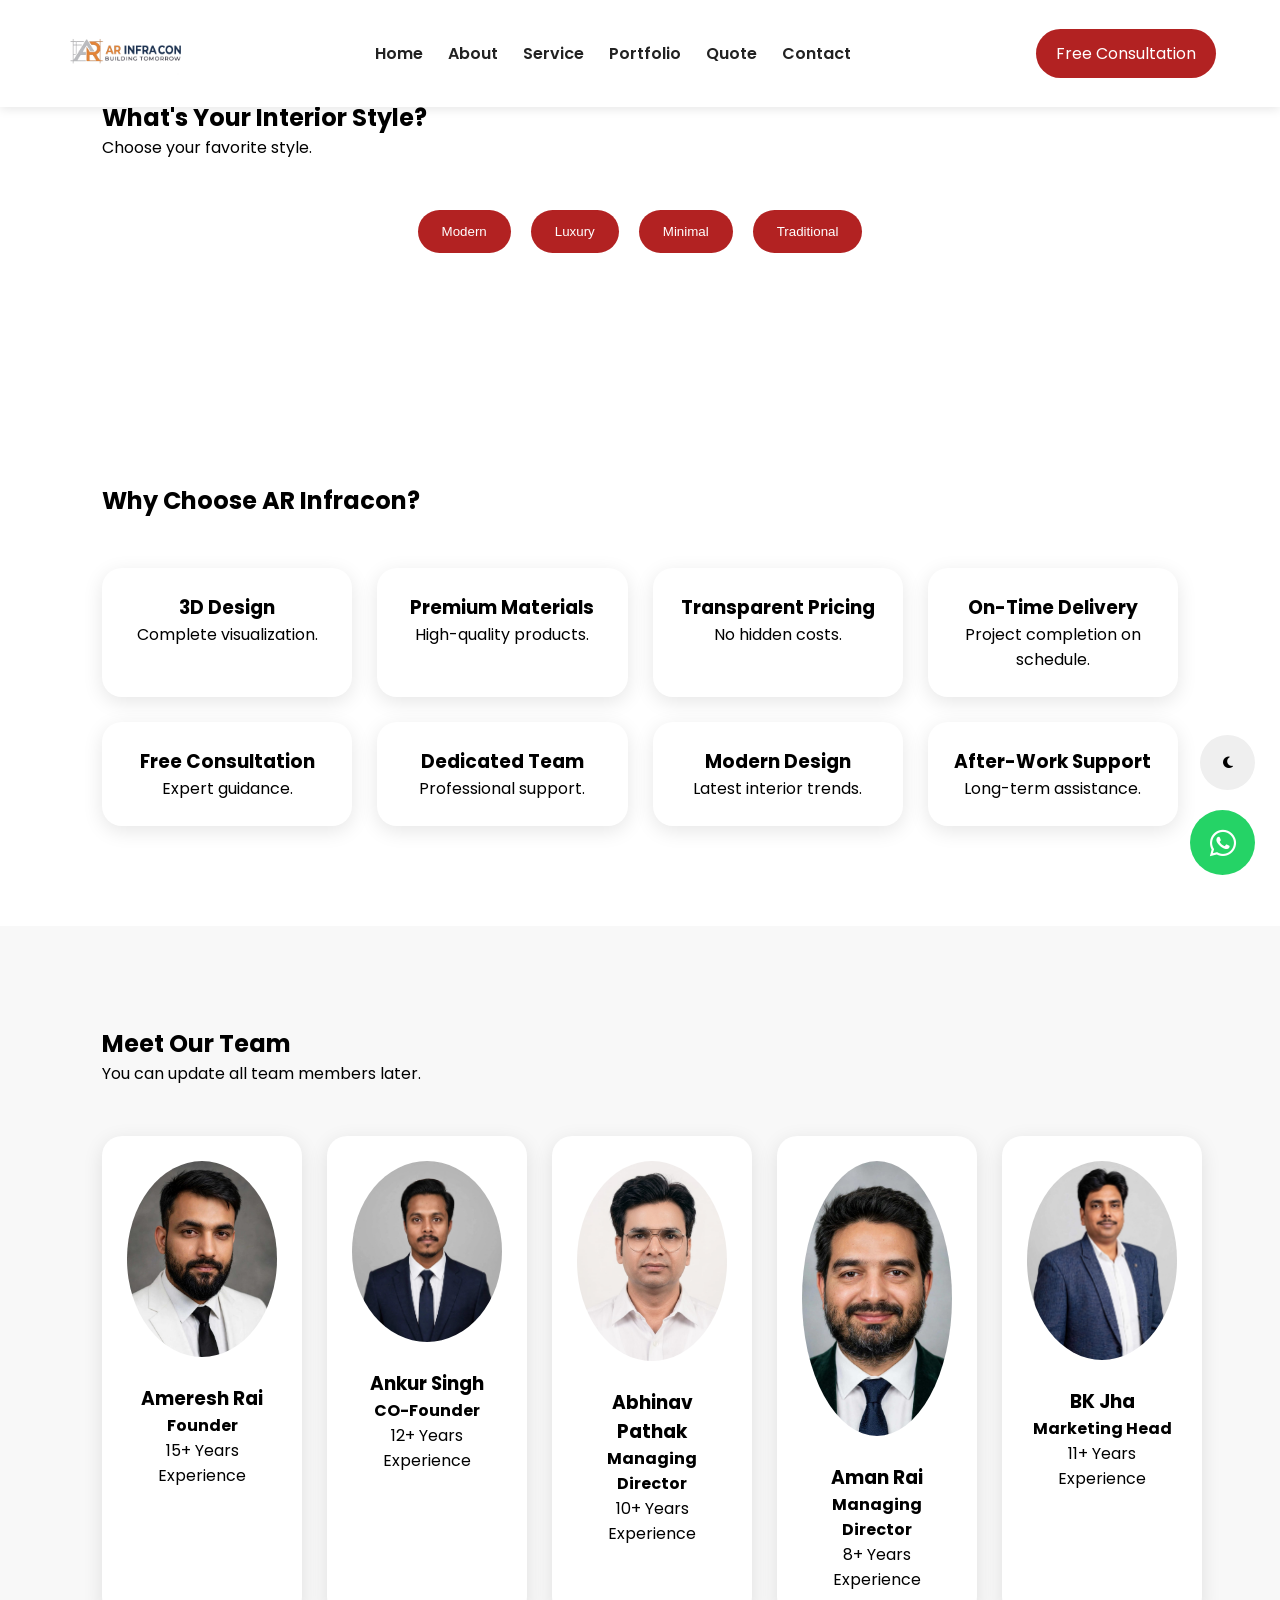
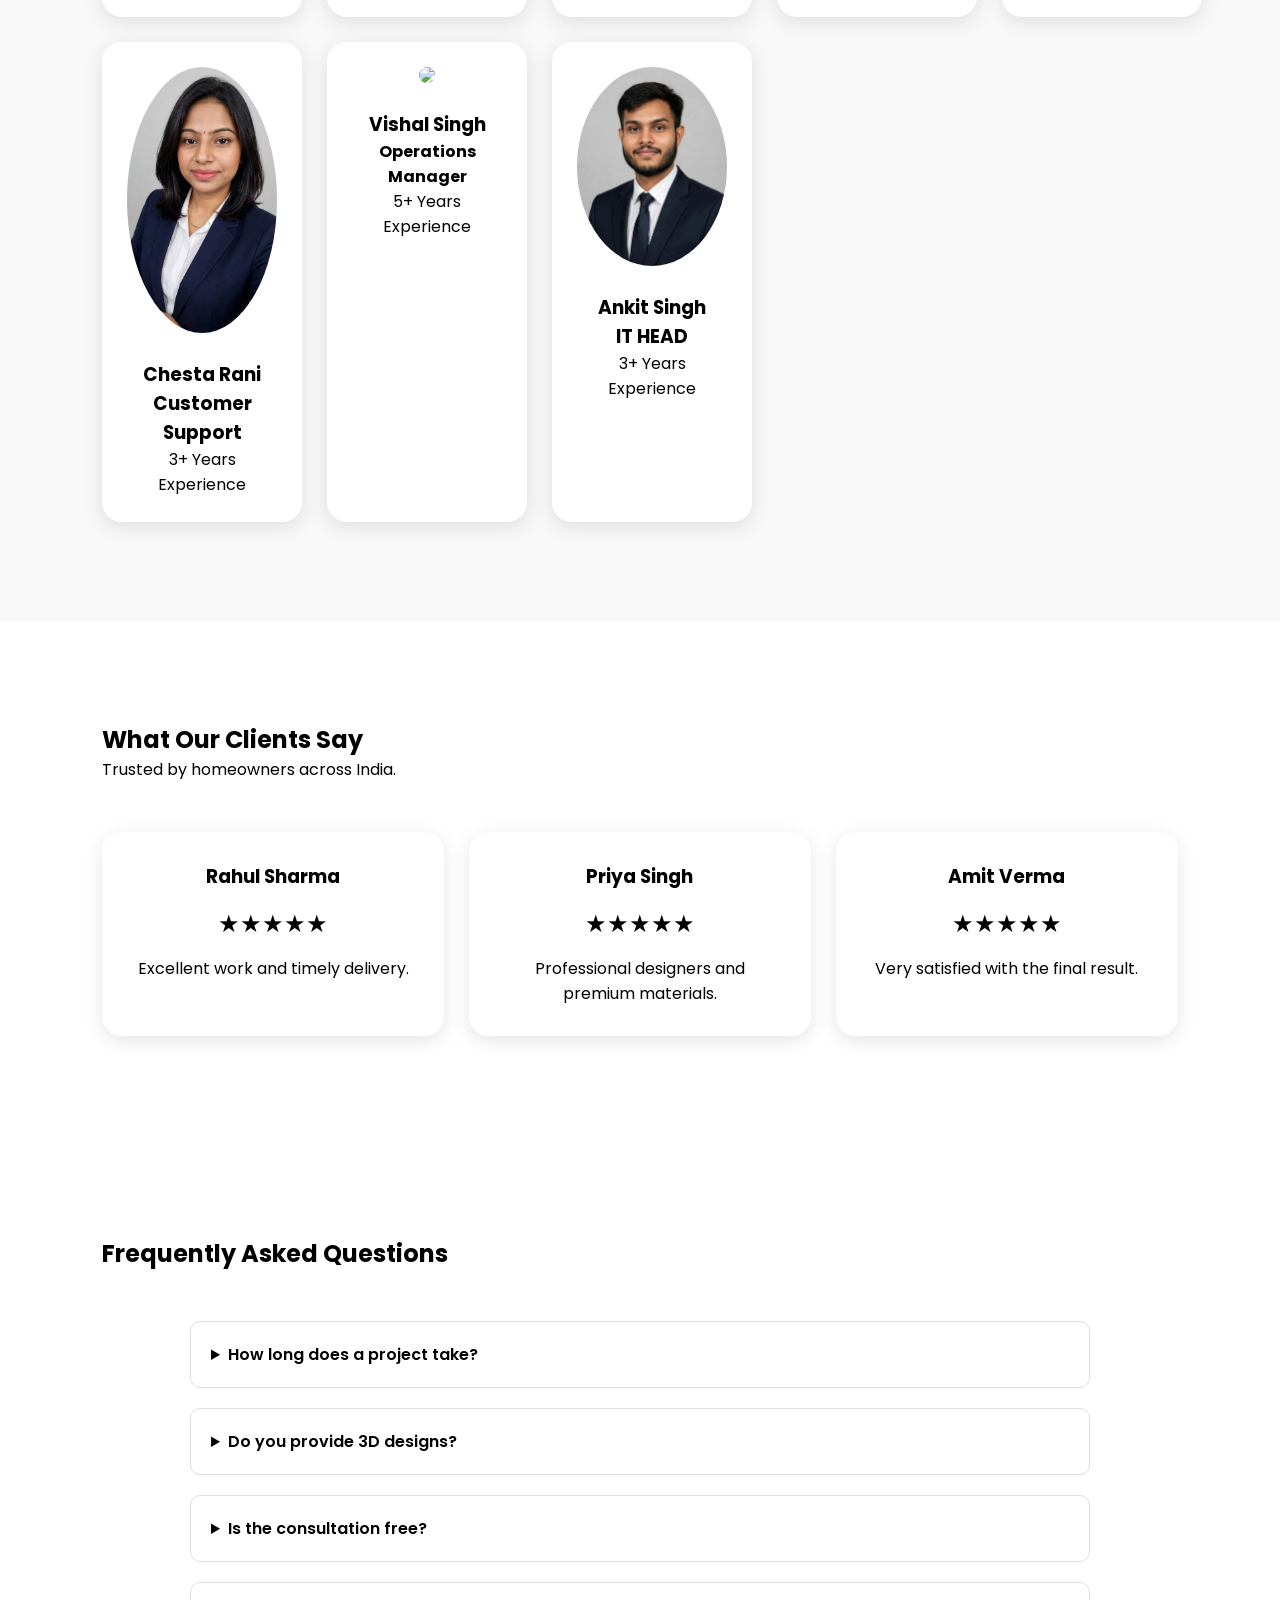
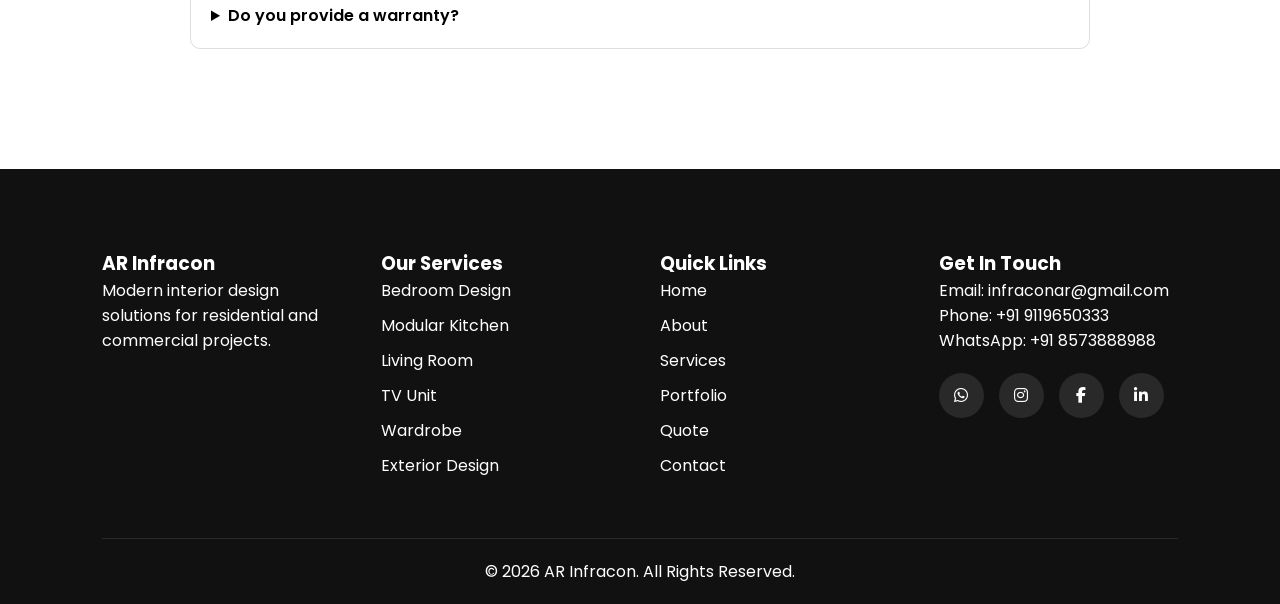
==== about.html @ f40629f5 "Update about.html" ====
<!DOCTYPE html>
<!DOCTYPE html>
<html lang="en"><head><meta charset="utf-8"/><meta content="width=device-width, initial-scale=1.0" name="viewport"/><title>AR Infracon | About</title><link href="https://fonts.googleapis.com" rel="preconnect"/><link crossorigin="" href="https://fonts.gstatic.com" rel="preconnect"/><link href="https://fonts.googleapis.com/css2?family=Poppins:wght@300;400;500;600;700;800&amp;display=swap" rel="stylesheet"/><link href="https://cdnjs.cloudflare.com/ajax/libs/font-awesome/6.7.2/css/all.min.css" rel="stylesheet"/><link href="style.css" rel="stylesheet"/></head><body><header class="header">
<div class="logo">
<!-- Replace with your logo -->
<img alt="AR Infracon" src="comp logo.jpeg"/>
</div>
<button class="menu-btn">
<i class="fa-solid fa-bars"></i>
</button>
<nav class="navbar"><a href="index.html">Home</a><a href="about.html">About</a><a href="service.html">Service</a><a href="portfolio.html">Portfolio</a><a href="quote.html">Quote</a><a href="contact.html">Contact</a></nav>
<a class="consult-btn" href="https://wa.me/9119650333">

            Free Consultation

        </a>
</header><section class="style-quiz">
<div class="section-title">
<h2>What's Your Interior Style?</h2>
<p>Choose your favorite style.</p>
</div>
<div class="quiz-options">
<button class="quiz-btn" data-style="Modern">

            Modern

        </button>
<button class="quiz-btn" data-style="Luxury">

            Luxury

        </button>
<button class="quiz-btn" data-style="Minimal">

            Minimal

        </button>
<button class="quiz-btn" data-style="Traditional">

            Traditional

        </button>
</div>
<h3 id="quizResult"></h3>
</section><section class="why-us">
<div class="section-title">
<h2>Why Choose AR Infracon?</h2>
</div>
<div class="why-grid">
<div class="why-card">
<h3>3D Design</h3>
<p>Complete visualization.</p>
</div>
<div class="why-card">
<h3>Premium Materials</h3>
<p>High-quality products.</p>
</div>
<div class="why-card">
<h3>Transparent Pricing</h3>
<p>No hidden costs.</p>
</div>
<div class="why-card">
<h3>On-Time Delivery</h3>
<p>Project completion on schedule.</p>
</div>
<div class="why-card">
<h3>Free Consultation</h3>
<p>Expert guidance.</p>
</div>
<div class="why-card">
<h3>Dedicated Team</h3>
<p>Professional support.</p>
</div>
<div class="why-card">
<h3>Modern Design</h3>
<p>Latest interior trends.</p>
</div>
<div class="why-card">
<h3>After-Work Support</h3>
<p>Long-term assistance.</p>
</div>
</div>
</section><section class="team" id="team">
<div class="section-title">
<h2>Meet Our Team</h2>
<p>
            You can update all team members later.
        </p>
</div>
<div class="team-grid">
<div class="team-card">
<img src="tuna rai.jpeg"/>
<h3>Ameresh Rai</h3>
<h4>Founder</h4>
<p>15+ Years Experience</p>
</div>
<div class="team-card">
<img src="manging director.jpeg"/>
<h3>Ankur Singh</h3>
<h4>CO-Founder</h4>
<p>12+ Years Experience</p>
</div>
<div class="team-card">
<img src="Abhinav Pathak g.jpeg"/>
<h3>Abhinav Pathak</h3>
<h4>Managing Director</h4>
<p>10+ Years Experience</p>
</div>
<div class="team-card">
<img src="aman r.jpeg"/>
<h3>Aman Rai</h3>
<h4>Managing Director</h4>
<p>8+ Years Experience</p>
</div>
<div class="team-card">
<img src="bk jha.jpeg"/>
<h3>BK Jha</h3>
<h4>Marketing Head</h4>
<p>11+ Years Experience</p>
</div>
<div class="team-card">
<img src="cs.jpeg"/>
<h3>Chesta Rani</h3>
<h3>Customer Support</h3>
<p>3+ Years Experience</p>
</div>
<div class="team-card">
<img src="https://cdn.pixabay.com/photo/2024/03/15/19/51/ai-generated-8635685_1280.png"/>
<h3> Vishal Singh</h3>
<h4>Operations Manager</h4>
<p>5+ Years Experience</p>
</div>
<div class="team-card">
<img src="it.jpeg"/>
<h3>Ankit Singh</h3>
<h3>IT HEAD</h3>
<p>3+ Years Experience</p>
</div>
</div>
</section><section class="testimonials">
<div class="section-title">
<h2>What Our Clients Say</h2>
<p>Trusted by homeowners across India.</p>
</div>
<div class="testimonial-grid">
<div class="testimonial-card">
<h3>Rahul Sharma</h3>
<div class="stars">

                ★★★★★

            </div>
<p>

                Excellent work and timely delivery.

            </p>
</div>
<div class="testimonial-card">
<h3>Priya Singh</h3>
<div class="stars">

                ★★★★★

            </div>
<p>

                Professional designers and premium
                materials.

            </p>
</div>
<div class="testimonial-card">
<h3>Amit Verma</h3>
<div class="stars">

                ★★★★★

            </div>
<p>

                Very satisfied with the final result.

            </p>
</div>
</div>
</section><section class="faq">
<div class="section-title">
<h2>Frequently Asked Questions</h2>
</div>
<div class="faq-container">
<details>
<summary>

                How long does a project take?

            </summary>
<p>

                The timeline depends on the project size.

            </p>
</details>
<details>
<summary>

                Do you provide 3D designs?

            </summary>
<p>

                Yes, we provide 3D visualization.

            </p>
</details>
<details>
<summary>

                Is the consultation free?

            </summary>
<p>

                Yes, the first consultation is free.

            </p>
</details>
<details>
<summary>

                Do you provide a warranty?

            </summary>
<p>

                Yes, warranty terms depend on the package.

            </p>
</details>
</div>
</section><footer class="footer">
<div class="footer-grid">
<div>
<h3>AR Infracon</h3>
<p>

                Modern interior design solutions
                for residential and commercial
                projects.

            </p>
</div>
<div>
<h3>Our Services</h3>
<ul>
<li>Bedroom Design</li>
<li>Modular Kitchen</li>
<li>Living Room</li>
<li>TV Unit</li>
<li>Wardrobe</li>
<li>Exterior Design</li>
</ul>
</div>
<div>
<h3>Quick Links</h3>
<ul><li><a href="index.html">Home</a></li><li><a href="about.html">About</a></li><li><a href="services.html">Services</a></li><li><a href="portfolio.html">Portfolio</a></li><li><a href="quote.html">Quote</a></li><li><a href="contact.html">Contact</a></li></ul>
</div>
<div>
<h3>Get In Touch</h3>
<p>Email: infraconar@gmail.com</p>
<p>Phone: +91 9119650333</p>
<p>WhatsApp: +91 8573888988</p>
<div class="footer-social">
<a href="https://wa.me/+919119650333">
<i class="fa-brands fa-whatsapp"></i>
</a>
<a href="https://instagram.com/arinfracon">
<i class="fa-brands fa-instagram"></i>
</a>
<a href="https://www.facebook.com/profile.php?id=61592429507288">
<i class="fa-brands fa-facebook-f"></i>
</a>
<a href="https://linkedin.com/in/arinfracon">
<i class="fa-brands fa-linkedin-in"></i>
</a>
</div>
</div>
</div>
<div class="copyright">

        © 2026 AR Infracon. All Rights Reserved.

    </div>
</footer><a class="floating-whatsapp" href="https://wa.me/+919119650333">
<i class="fa-brands fa-whatsapp"></i>
</a><button class="dark-mode-btn">
<i class="fa-solid fa-moon"></i>
</button><button class="scroll-top">
<i class="fa-solid fa-arrow-up"></i>
</button><button class="scroll-top">
<i class="fa-solid fa-arrow-up"></i>
</button><script src="app.js"></script></body></html>
---- style.css ----
* {
    margin: 0;
    padding: 0;
    box-sizing: border-box;
}

body {
    font-family: Poppins, sans-serif;
    overflow-x: hidden;
}

html {
    scroll-behavior: smooth;
}

/* HEADER */

.header {
    position: fixed;
    top: 0;
    left: 0;
    width: 100%;
    padding: 15px 5%;
    background: #ffffff;
    display: flex;
    align-items: center;
    justify-content: space-between;
    box-shadow: 0 2px 10px rgba(0, 0, 0, .1);
    z-index: 1000;
}

.logo img {
    height: 70px;
}

.navbar {
    display: flex;
    gap: 25px;
}

.navbar a {
    text-decoration: none;
    color: #222;
    font-weight: 600;
}

.consult-btn {
    text-decoration: none;
    padding: 12px 20px;
    border-radius: 30px;
    background: #b22222;
    color: #ffffff;
}

.menu-btn {
    display: none;
    border: none;
    background: transparent;
    font-size: 28px;
    cursor: pointer;
}

/* HERO */

.hero {
    height: 100vh;
    background-image:url("https://static.vecteezy.com/system/resources/thumbnails/043/500/990/small/modern-living-room-design-with-gallery-wall-fresh-clean-light-contemporary-room-interior-photo.jpg");
    background-size: cover;
    background-position: center;
    background-repeat: no-repeat;

}

.hero-overlay {
    width: 100%;
    height: 100%;
    background: rgba(0, 0, 0, .6);
    display: flex;
    justify-content: center;
    align-items: center;
    text-align: center;
}

.hero-content {
    color: white;
    max-width: 900px;
    padding: 20px;
}

.hero-content span {
    font-size: 18px;
    letter-spacing: 3px;
}

.hero-content h1 {
    font-size: 70px;
    margin: 25px 0;
}

.hero-content p {
    font-size: 22px;
    margin-bottom: 40px;
}

.hero-buttons {
    display: flex;
    justify-content: center;
    gap: 20px;
    flex-wrap: wrap;
}

.hero-buttons a {
    padding: 15px 30px;
    border-radius: 40px;
    text-decoration: none;
    font-weight: 600;
}

.hero-buttons a:first-child {
    background: #b22222;
    color: white;
}

.hero-buttons a:last-child {
    background: white;
    color: black;
}

/* STATISTICS */

.stats {
    padding: 100px 8%;
    display: grid;
    grid-template-columns: repeat(4, 1fr);
    gap: 25px;
}

.stat-card {
    padding: 40px;
    text-align: center;
    border-radius: 20px;
    box-shadow: 0 5px 20px rgba(0, 0, 0, .1);
}

.stat-card h2 {
    font-size: 50px;
    color: #b22222;
}

/* BRANDS */

.brands {
    padding: 100px 0;
    text-align: center;
}

.section-title {
    margin-bottom: 50px;
}

.slider {
    overflow: hidden;
}

.slide-track {
    display: flex;
    width: calc(180px * 16);
    animation: move 25s linear infinite;
}

.slide-track img {
    width: 140px;
    margin: 0 20px;
}

@keyframes move {

    from {
        transform: translateX(0);
    }

    to {
        transform: translateX(-50%);
    }
}

/* TABLET */

@media (max-width:992px) {

    .stats {
        grid-template-columns: repeat(2, 1fr);
    }

    .hero-content h1 {
        font-size: 50px;
    }
}

/* MOBILE */

@media (max-width:768px) {

    .header {
        flex-wrap: wrap;
    }

    .menu-btn {
        display: block;
    }

    .navbar {
        display: none;
        width: 100%;
        flex-direction: column;
        text-align: center;
        padding-top: 20px;
    }

    .navbar.active {
        display: flex;
    }

    .consult-btn {
        display: none;
    }

    .hero-content h1 {
        font-size: 38px;
    }

    .hero-content p {
        font-size: 18px;
    }

    .stats {
        grid-template-columns: 1fr;
    }
}
.services,
.style-quiz,
.why-us {
    padding: 100px 8%;
}

.service-grid,
.why-grid {
    display: grid;
    gap: 25px;
}

.service-grid {
    grid-template-columns: repeat(3, 1fr);
}

.why-grid {
    grid-template-columns: repeat(4, 1fr);
}

.service-card,
.why-card {
    overflow: hidden;
    text-align: center;
    padding: 25px;
    border-radius: 20px;
    box-shadow: 0 5px 20px rgba(0, 0, 0, .1);
}

.service-card img {
    width: 100%;
    border-radius: 15px;
}

.service-card h3 {
    margin: 20px 0;
}

.service-btn,
.quiz-btn {
    border: none;
    padding: 14px 24px;
    border-radius: 30px;
    cursor: pointer;
    background: #b22222;
    color: white;
}

.quiz-options {
    display: flex;
    justify-content: center;
    flex-wrap: wrap;
    gap: 20px;
}

#quizResult {
    margin-top: 30px;
    text-align: center;
}

.modal {
    display: none;
    position: fixed;
    inset: 0;
    background: rgba(0, 0, 0, .8);
    z-index: 9999;
}

.modal-content {
    width: 90%;
    max-width: 1000px;
    background: white;
    margin: 60px auto;
    padding: 30px;
    border-radius: 20px;
}

.close-modal {
    float: right;
    font-size: 35px;
    cursor: pointer;
}

.modal-gallery {
    display: grid;
    grid-template-columns: repeat(2, 1fr);
    gap: 20px;
    margin-top: 30px;
}

.modal-gallery img {
    width: 100%;
    border-radius: 15px;
}

@media (max-width: 992px) {

    .service-grid,
    .why-grid {
        grid-template-columns: repeat(2, 1fr);
    }
}

@media (max-width: 768px) {

    .service-grid,
    .why-grid,
    .modal-gallery {
        grid-template-columns: 1fr;
    }
}
/* PORTFOLIO */

.portfolio {

    padding: 100px 8%;
}

.portfolio-grid {

    display: grid;

    grid-template-columns: repeat(3, 1fr);

    gap: 30px;
}

.project-card {

    overflow: hidden;

    border-radius: 20px;

    box-shadow: 0 5px 20px rgba(0, 0, 0, .1);
}

.project-card img {

    width: 100%;

    display: block;
}

.project-content {

    padding: 25px;
}

.project-buttons a {

    display: inline-block;

    padding: 12px 20px;

    margin: 20px 0;

    border-radius: 30px;

    background: #b22222;

    color: white;

    text-decoration: none;
}

.social-links {

    display: flex;

    gap: 15px;
}

.social-links a {

    width: 45px;

    height: 45px;

    border-radius: 50%;

    display: flex;

    align-items: center;

    justify-content: center;

    text-decoration: none;

    background: #f3f3f3;

    color: #222;
}

/* TEAM */

.team {

    padding: 100px 8%;

    background: #f8f8f8;
}

.team-grid {

    display: grid;

    grid-template-columns: repeat(5, 1fr);

    gap: 25px;
}

.team-card {

    text-align: center;

    padding: 25px;

    background: white;

    border-radius: 20px;

    box-shadow: 0 5px 20px rgba(0, 0, 0, .1);
}

.team-card img {

    width: 150px;

    border-radius: 50%;

    margin-bottom: 20px;
}

/* RESPONSIVE */

@media (max-width: 992px) {

    .portfolio-grid {

        grid-template-columns: repeat(2, 1fr);
    }

    .team-grid {

        grid-template-columns: repeat(2, 1fr);
    }
}

@media (max-width: 768px) {

    .portfolio-grid {

        grid-template-columns: 1fr;
    }

    .team-grid {

        grid-template-columns: 1fr;
    }
}

.calculator,
.meeting {

    padding: 100px 8%;
}

.calculator-box,
.meeting-box {

    max-width: 900px;

    margin: auto;

    padding: 40px;

    border-radius: 20px;

    box-shadow: 0 5px 20px rgba(0, 0, 0, .1);
}

.form-group {

    margin-bottom: 20px;
}

.form-group label {

    display: block;

    margin-bottom: 10px;
}

.form-group input,
.form-group select,
.room-grid input,
.meeting-box input,
.meeting-box select {

    width: 100%;

    padding: 15px;

    border: 1px solid #ddd;

    border-radius: 10px;
}

.room-grid {

    display: grid;

    grid-template-columns: repeat(5, 1fr);

    gap: 20px;

    margin: 30px 0;
}

#calculateBtn,
#meetingBtn,
.share-btn {

    display: inline-block;

    width: 100%;

    padding: 15px;

    border: none;

    border-radius: 10px;

    background: #b22222;

    color: white;

    cursor: pointer;

    text-decoration: none;

    text-align: center;

    margin-top: 20px;
}

.result-box {

    text-align: center;

    margin-top: 30px;
}

.result-box h2 {

    margin-top: 10px;

    font-size: 40px;
}

.meeting-box {

    display: flex;

    flex-direction: column;

    gap: 20px;
}

@media (max-width: 992px) {

    .room-grid {

        grid-template-columns: repeat(2, 1fr);
    }
}

@media (max-width: 768px) {

    .room-grid {

        grid-template-columns: 1fr;
    }
}
/* TESTIMONIALS */

.testimonials,
.faq,
.contact {

    padding: 100px 8%;
}

.testimonial-grid {

    display: grid;

    grid-template-columns: repeat(3, 1fr);

    gap: 25px;
}

.testimonial-card {

    padding: 30px;

    border-radius: 20px;

    box-shadow: 0 5px 20px rgba(0, 0, 0, .1);

    text-align: center;
}

.stars {

    font-size: 24px;

    margin: 15px 0;
}

/* FAQ */

.faq-container {

    max-width: 900px;

    margin: auto;
}

details {

    margin-bottom: 20px;

    padding: 20px;

    border-radius: 10px;

    border: 1px solid #ddd;
}

summary {

    cursor: pointer;

    font-weight: 600;
}

/* CONTACT SECTION */

.contact {
    display: flex;
    flex-direction: column;
    align-items: center;
    justify-content: center;
    padding: 80px 20px;
    text-align: center;
}

.contact-form {
    width: 100%;
    max-width: 500px;
    margin: 0 auto;
}

.contact-form form {
    display: flex;
    flex-direction: column;
    gap: 20px;
}

.contact-form input,
.contact-form textarea {
    width: 100%;
    padding: 15px;
    border: 1px solid #ddd;
    border-radius: 10px;
    box-sizing: border-box;
}

.contact-form button {
    width: 100%;
    padding: 15px;
    border: none;
    border-radius: 10px;
    cursor: pointer;
}

/* FOOTER */

.footer {

    background: #111;

    color: white;

    padding: 80px 8% 20px;
}

.footer-grid {

    display: grid;

    grid-template-columns: repeat(4, 1fr);

    gap: 40px;
}

.footer ul {

    list-style: none;
}

.footer li {

    margin-bottom: 10px;
}

.footer a {

    color: white;

    text-decoration: none;
}

.footer-social {

    display: flex;

    gap: 15px;

    margin-top: 20px;
}

.footer-social a {

    width: 45px;

    height: 45px;

    display: flex;

    align-items: center;

    justify-content: center;

    border-radius: 50%;

    background: rgba(255, 255, 255, .1);
}

.copyright {

    text-align: center;

    margin-top: 50px;

    border-top: 1px solid rgba(255, 255, 255, .1);

    padding-top: 20px;
}

/* RESPONSIVE */

@media (max-width: 992px) {

    .testimonial-grid {

        grid-template-columns: 1fr;
    }

    .footer-grid {

        grid-template-columns: repeat(2, 1fr);
    }
}

@media (max-width: 768px) {

    .footer-grid {

        grid-template-columns: 1fr;
    }
}


/* FLOATING WHATSAPP */

.floating-whatsapp {

    position: fixed;

    bottom: 25px;

    right: 25px;

    width: 65px;

    height: 65px;

    border-radius: 50%;

    background: #25d366;

    display: flex;

    justify-content: center;

    align-items: center;

    font-size: 30px;

    color: white;

    text-decoration: none;

    z-index: 1000;
}

/* DARK MODE BUTTON */

.dark-mode-btn {

    position: fixed;

    bottom: 110px;

    right: 25px;

    width: 55px;

    height: 55px;

    border: none;

    border-radius: 50%;

    cursor: pointer;

    z-index: 1000;
}

/* SCROLL BUTTON */

.scroll-top {

    position: fixed;

    bottom: 180px;

    right: 25px;

    width: 55px;

    height: 55px;

    border: none;

    border-radius: 50%;

    cursor: pointer;

    display: none;

    z-index: 1000;
}

.scroll-top.show {

    display: block;
}

/* DARK MODE */

body.dark {

    background: #121212;

    color: white;
}

body.dark .header,
body.dark .service-card,
body.dark .project-card,
body.dark .team-card,
body.dark .stat-card,
body.dark .calculator-box,
body.dark .meeting-box {

    background: #1e1e1e;

    color: white;
}

/* BETTER TABLET RESPONSIVENESS */

@media (max-width: 1024px) {

    .header {

        padding: 15px 3%;
    }

    .hero-content h1 {

        font-size: 52px;
    }

    .team-grid {

        grid-template-columns: repeat(2, 1fr);
    }
}

/* BETTER MOBILE RESPONSIVENESS */

@media (max-width: 768px) {

    .header {

        flex-wrap: wrap;
    }

    .logo img {

        height: 55px;
    }

    .hero {

        height: auto;

        min-height: 100vh;
    }

    .hero-content {

        padding-top: 120px;
    }

    .hero-content h1 {

        font-size: 34px;
    }

    .hero-buttons {

        flex-direction: column;
    }

    .hero-buttons a {

        width: 100%;
    }

    .floating-whatsapp,
    .dark-mode-btn,
    .scroll-top {

        transform: scale(.85);
    }
}
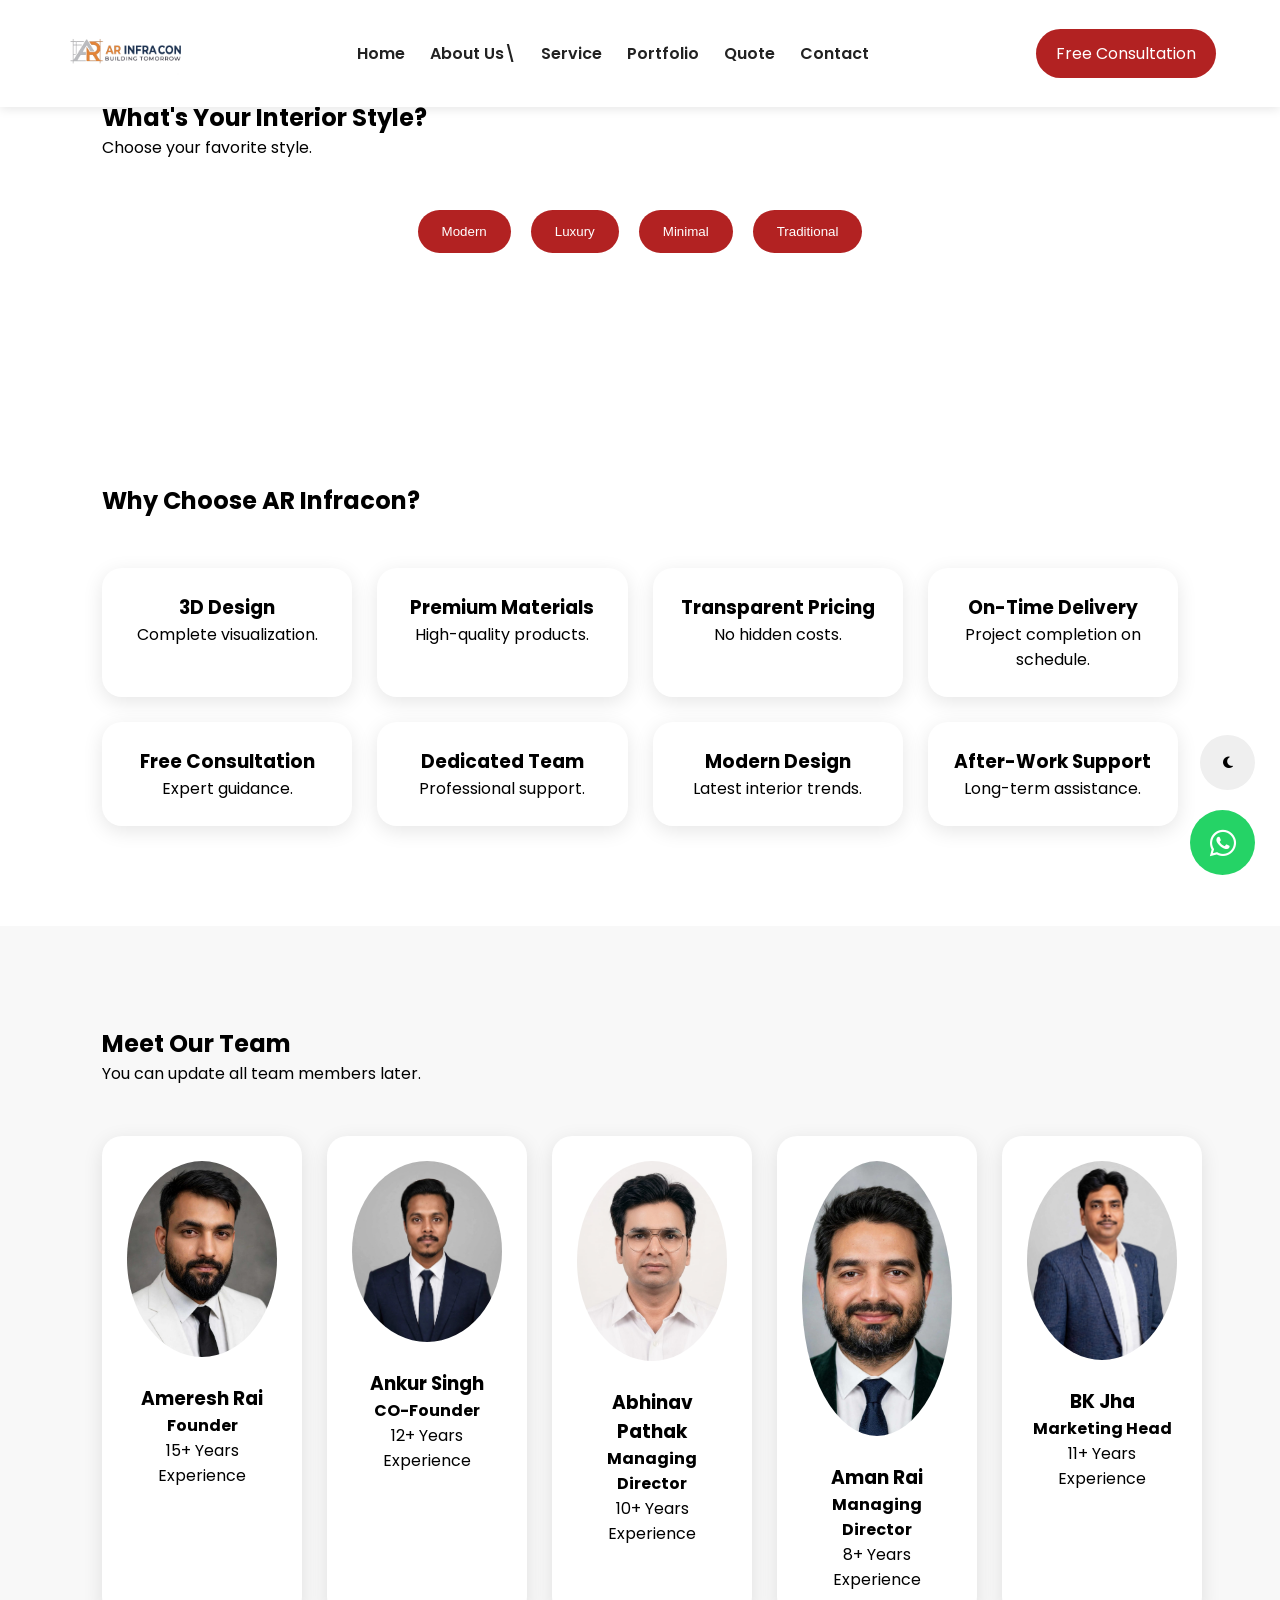
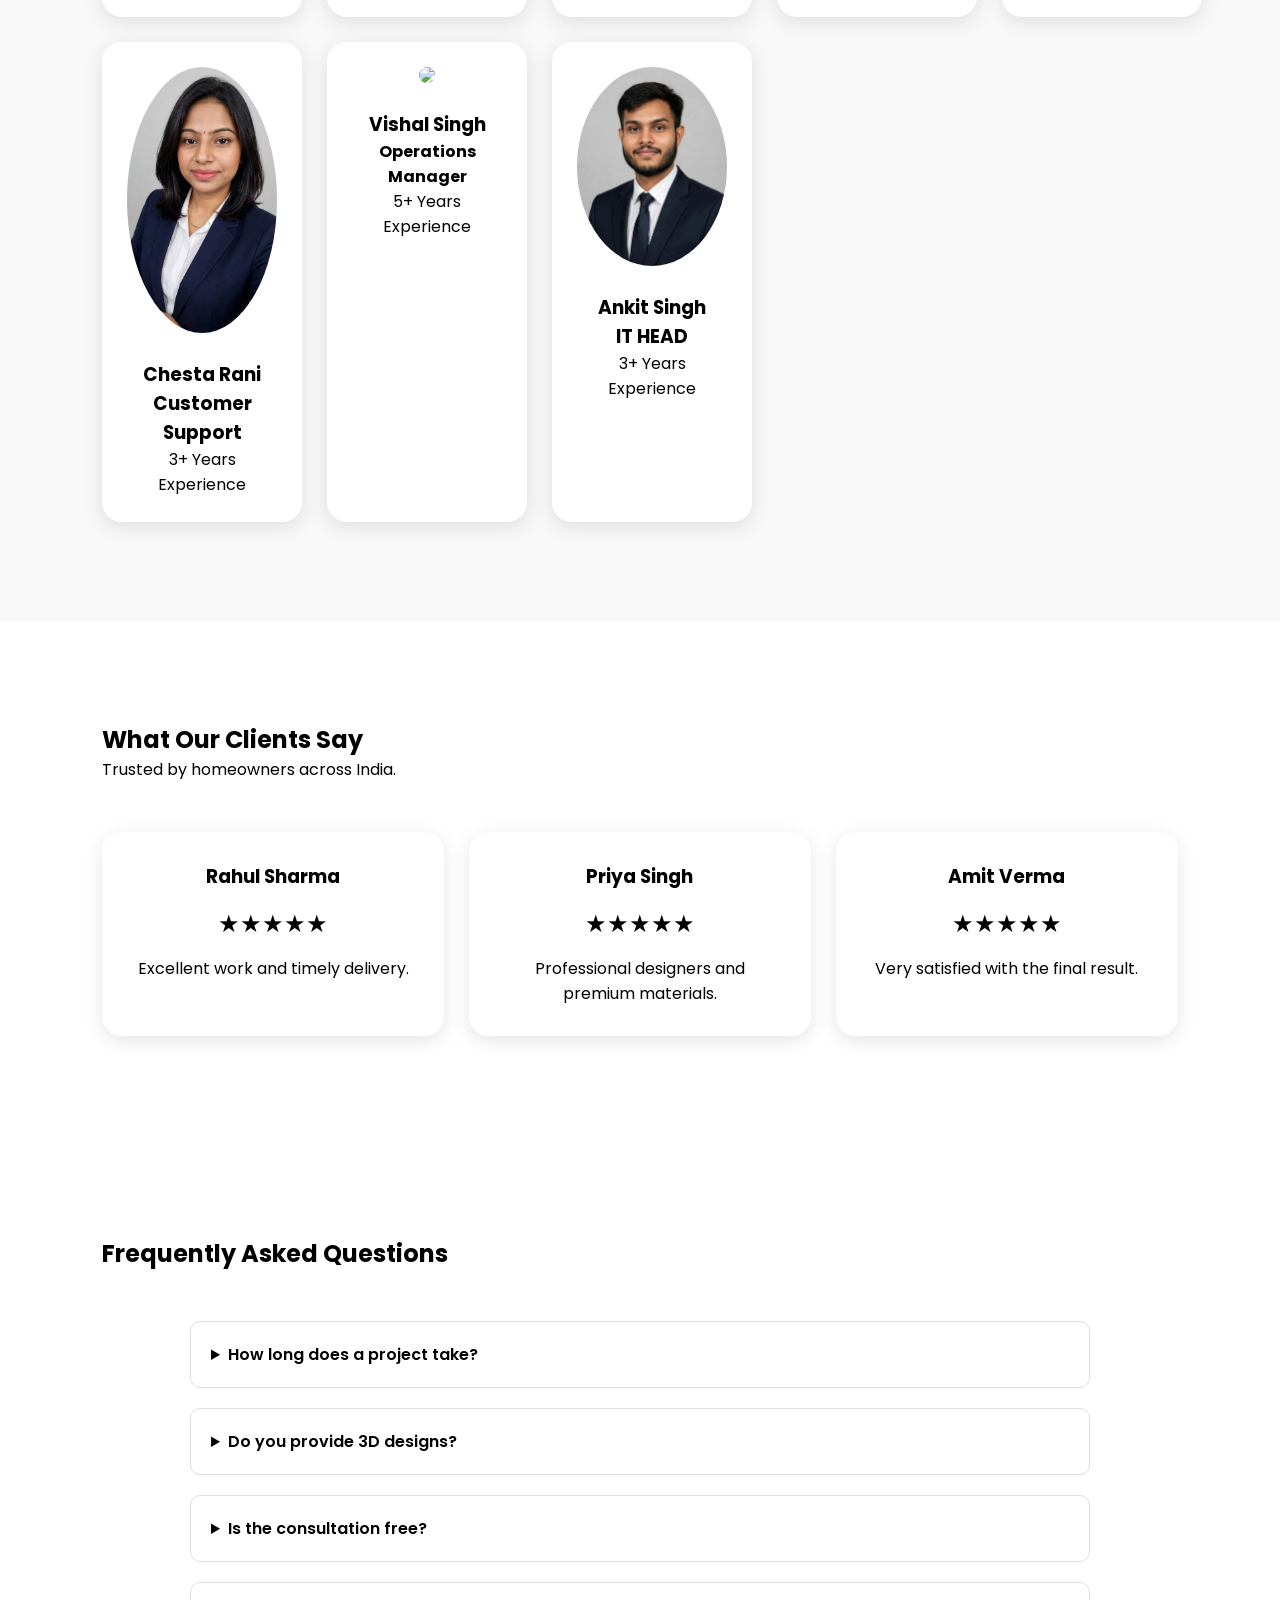
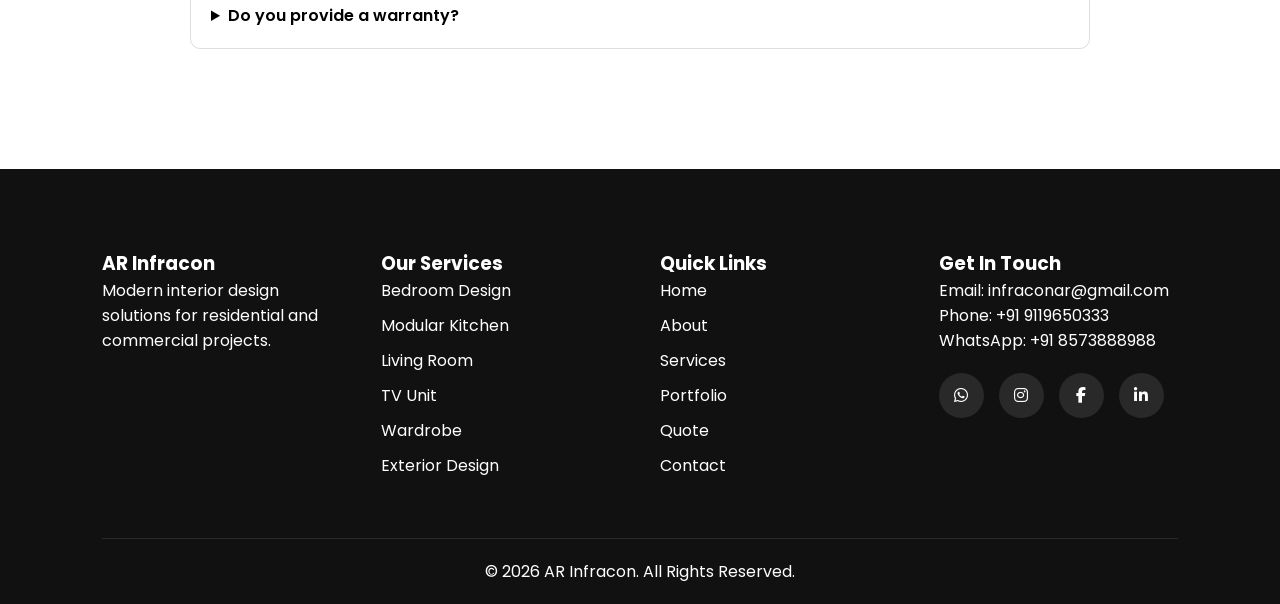
==== commit 01b45bee: "Update about.html" ====
--- a/about.html
+++ b/about.html
@@ -8,7 +8,7 @@
 <button class="menu-btn">
 <i class="fa-solid fa-bars"></i>
 </button>
-<nav class="navbar"><a href="index.html">Home</a><a href="about.html">About</a><a href="service.html">Service</a><a href="portfolio.html">Portfolio</a><a href="quote.html">Quote</a><a href="contact.html">Contact</a></nav>
+<nav class="navbar"><a href="index.html">Home</a><a href="about.html">About Us\</a><a href="service.html">Service</a><a href="portfolio.html">Portfolio</a><a href="quote.html">Quote</a><a href="contact.html">Contact</a></nav>
 <a class="consult-btn" href="https://wa.me/9119650333">
 
             Free Consultation
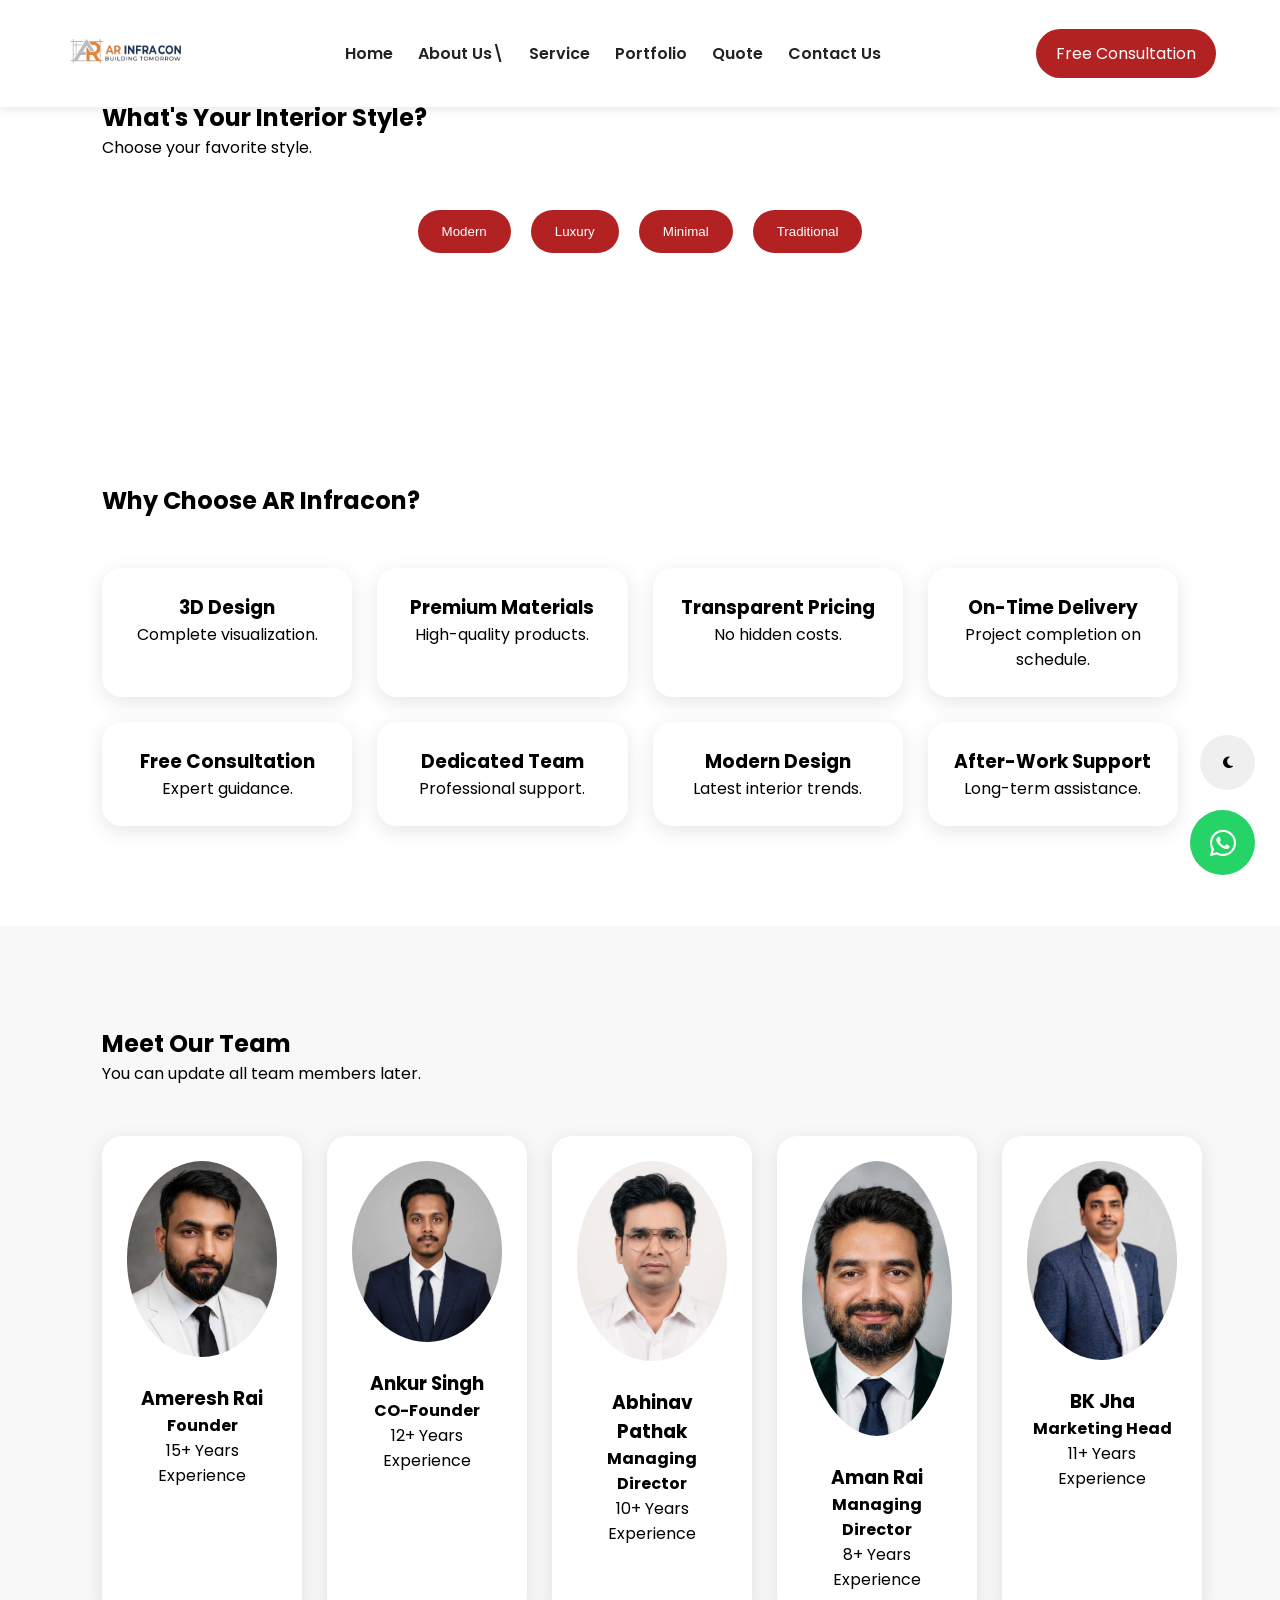
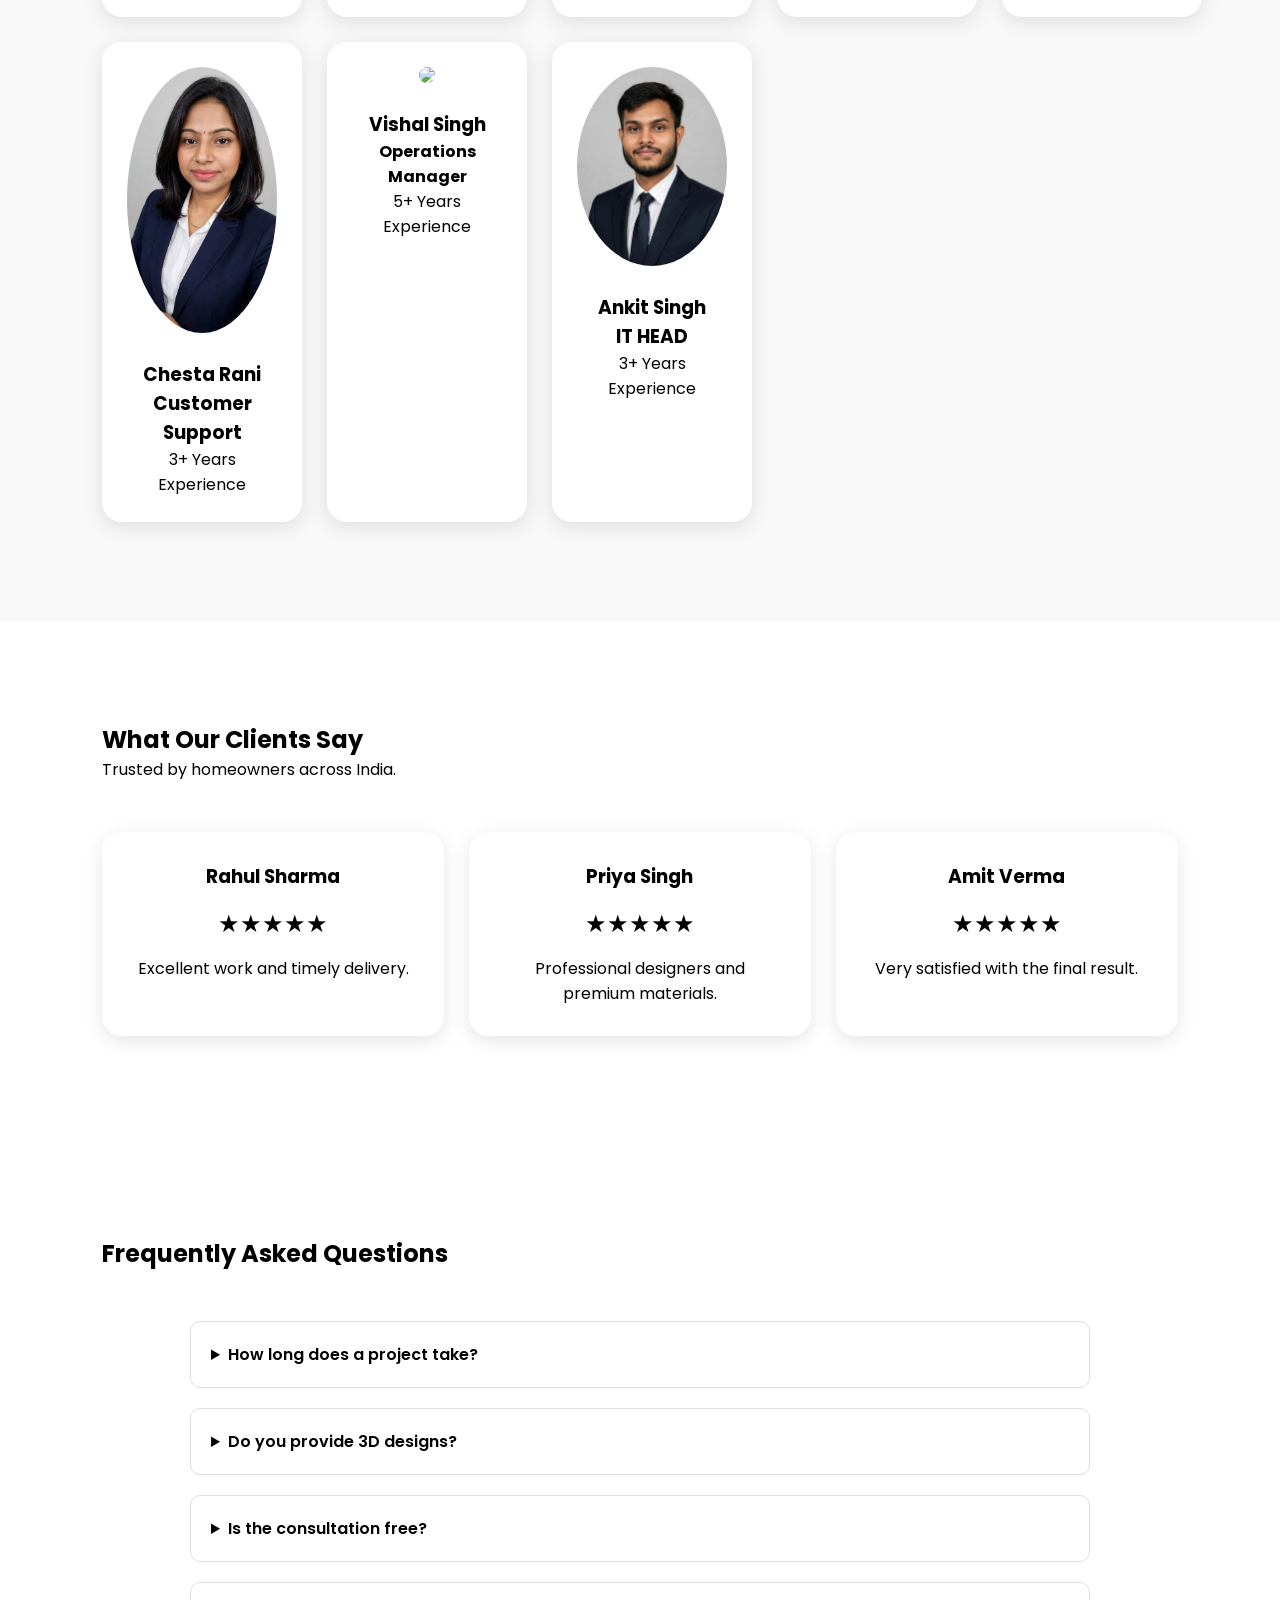
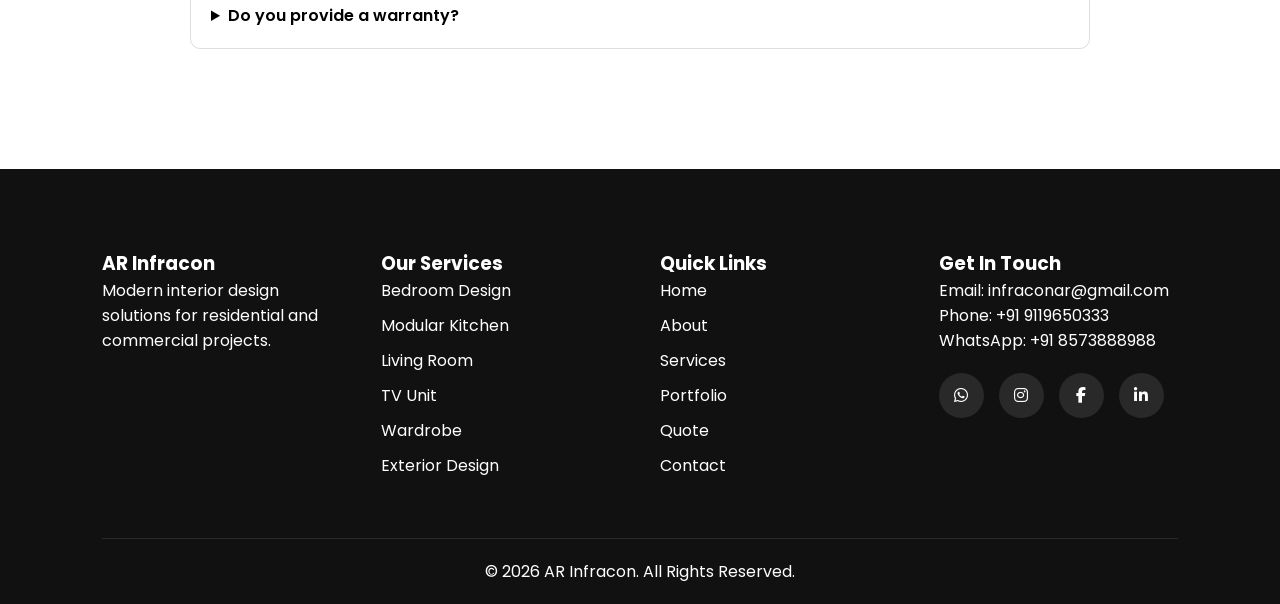
==== commit 58ca6f8f: "Update about.html" ====
--- a/about.html
+++ b/about.html
@@ -8,7 +8,7 @@
 <button class="menu-btn">
 <i class="fa-solid fa-bars"></i>
 </button>
-<nav class="navbar"><a href="index.html">Home</a><a href="about.html">About Us\</a><a href="service.html">Service</a><a href="portfolio.html">Portfolio</a><a href="quote.html">Quote</a><a href="contact.html">Contact</a></nav>
+<nav class="navbar"><a href="index.html">Home</a><a href="about.html">About Us\</a><a href="service.html">Service</a><a href="portfolio.html">Portfolio</a><a href="quote.html">Quote</a><a href="contact.html">Contact Us</a></nav>
 <a class="consult-btn" href="https://wa.me/9119650333">
 
             Free Consultation
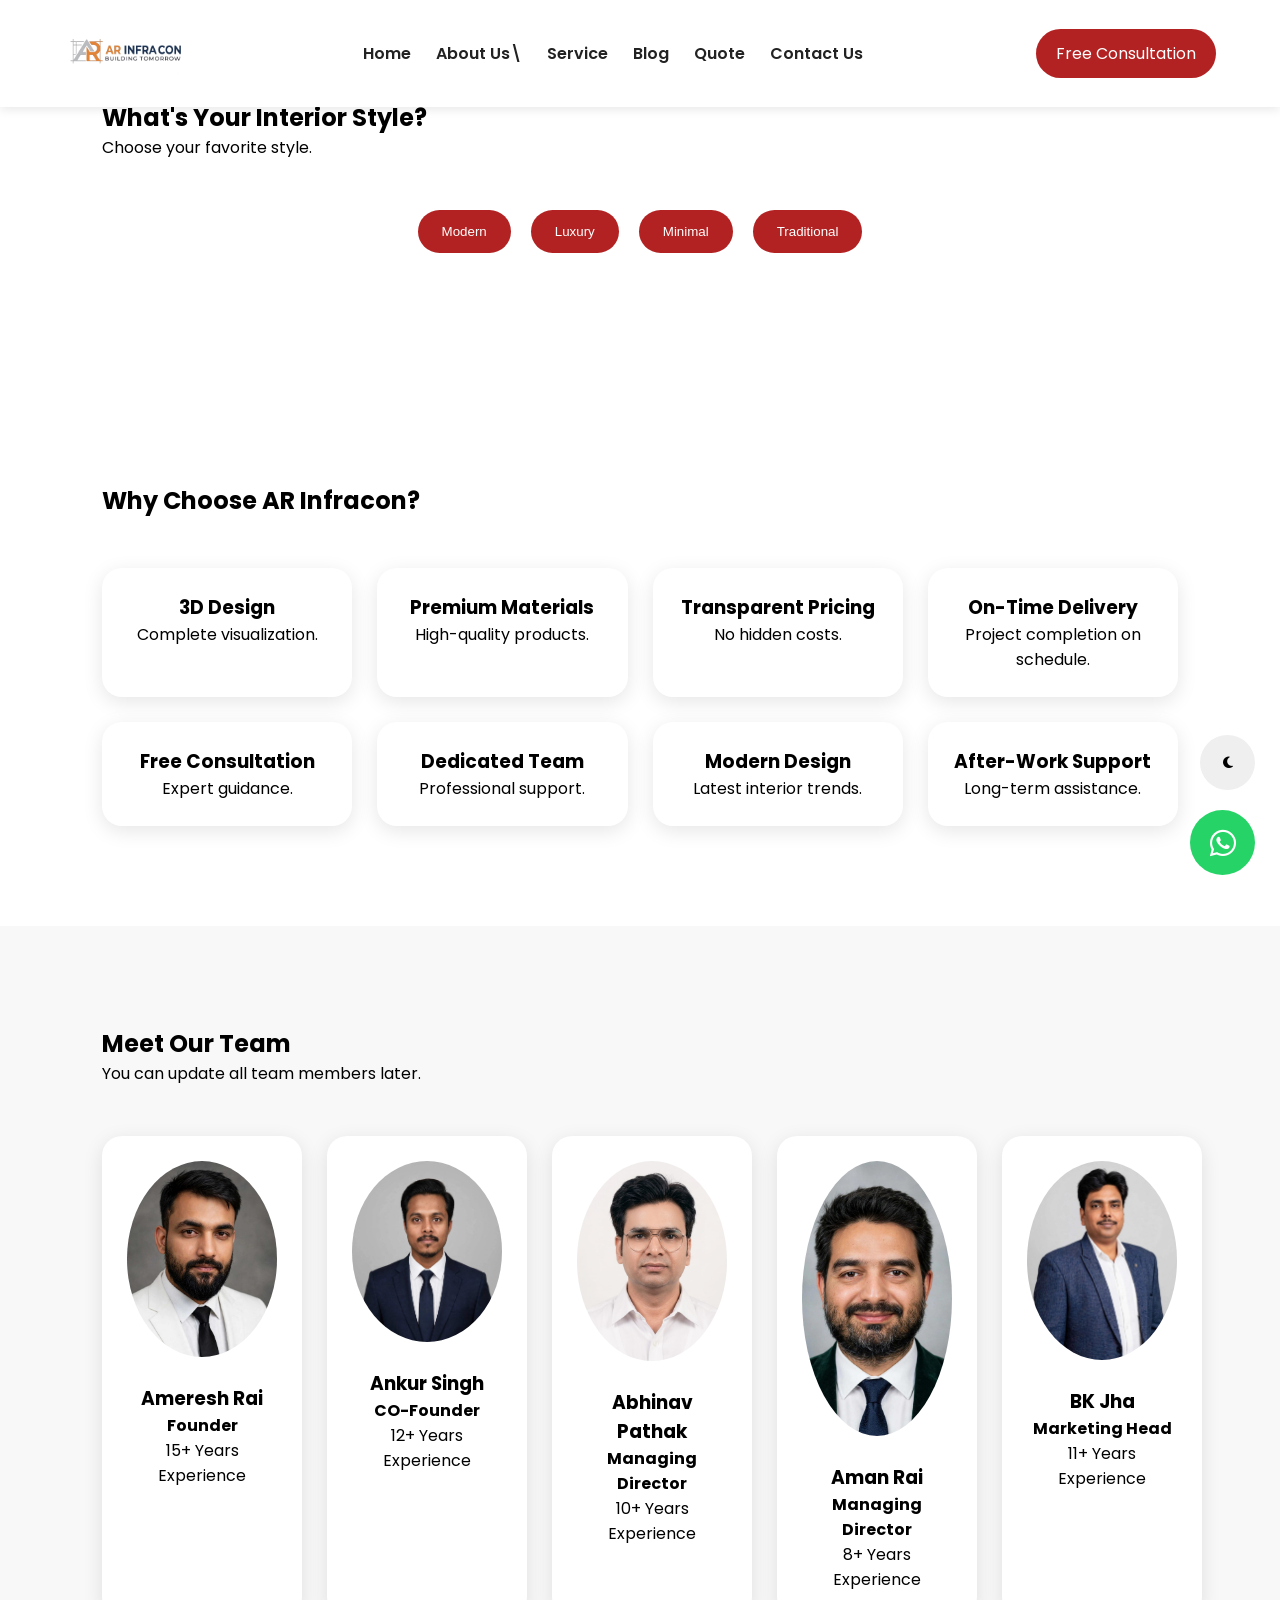
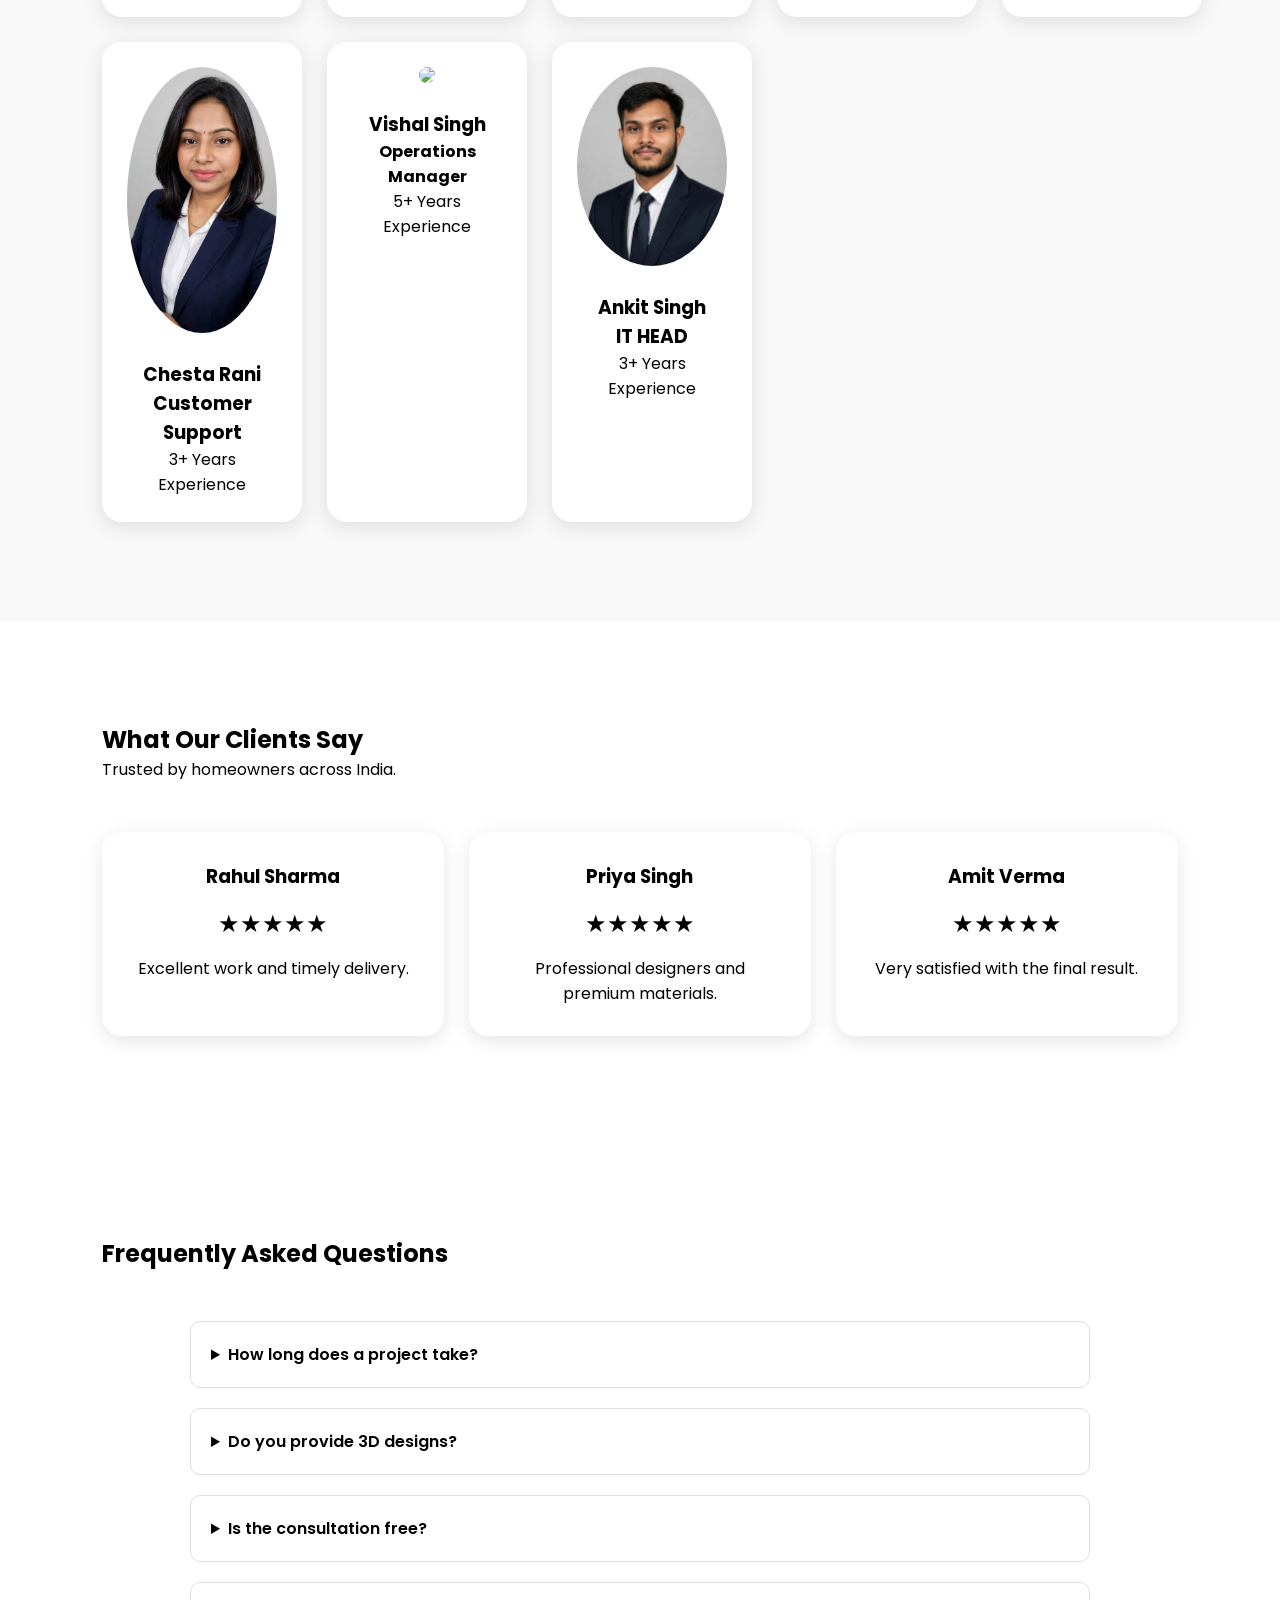
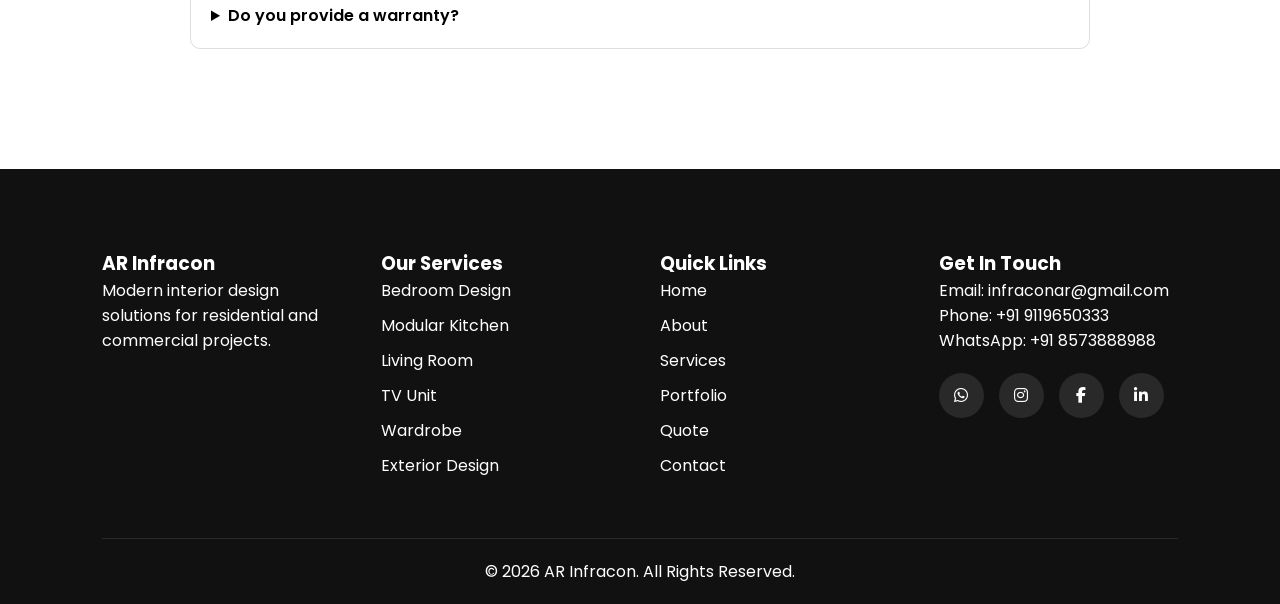
==== commit 5e73cd23: "Update about.html" ====
--- a/about.html
+++ b/about.html
@@ -8,7 +8,7 @@
 <button class="menu-btn">
 <i class="fa-solid fa-bars"></i>
 </button>
-<nav class="navbar"><a href="index.html">Home</a><a href="about.html">About Us\</a><a href="service.html">Service</a><a href="portfolio.html">Portfolio</a><a href="quote.html">Quote</a><a href="contact.html">Contact Us</a></nav>
+<nav class="navbar"><a href="index.html">Home</a><a href="about.html">About Us\</a><a href="service.html">Service</a><a href="portfolio.html">Blog</a><a href="quote.html">Quote</a><a href="contact.html">Contact Us</a></nav>
 <a class="consult-btn" href="https://wa.me/9119650333">
 
             Free Consultation
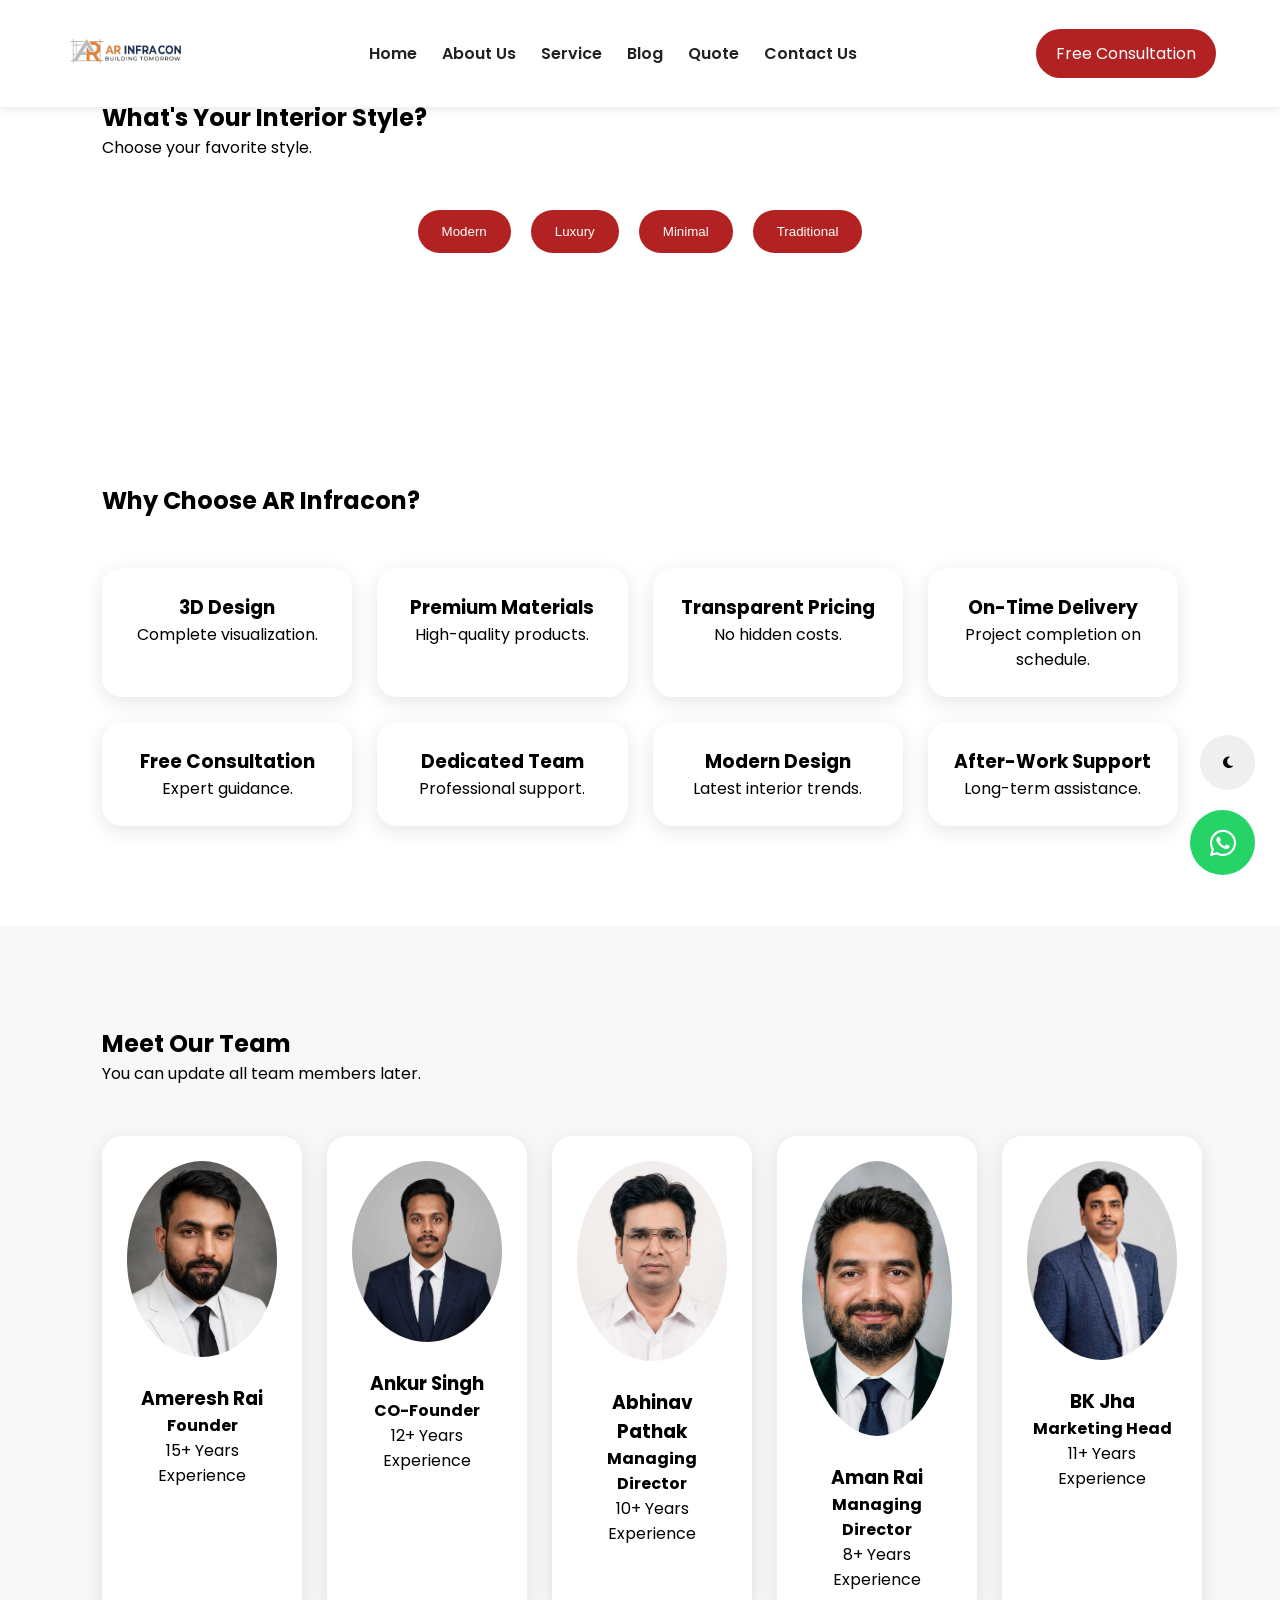
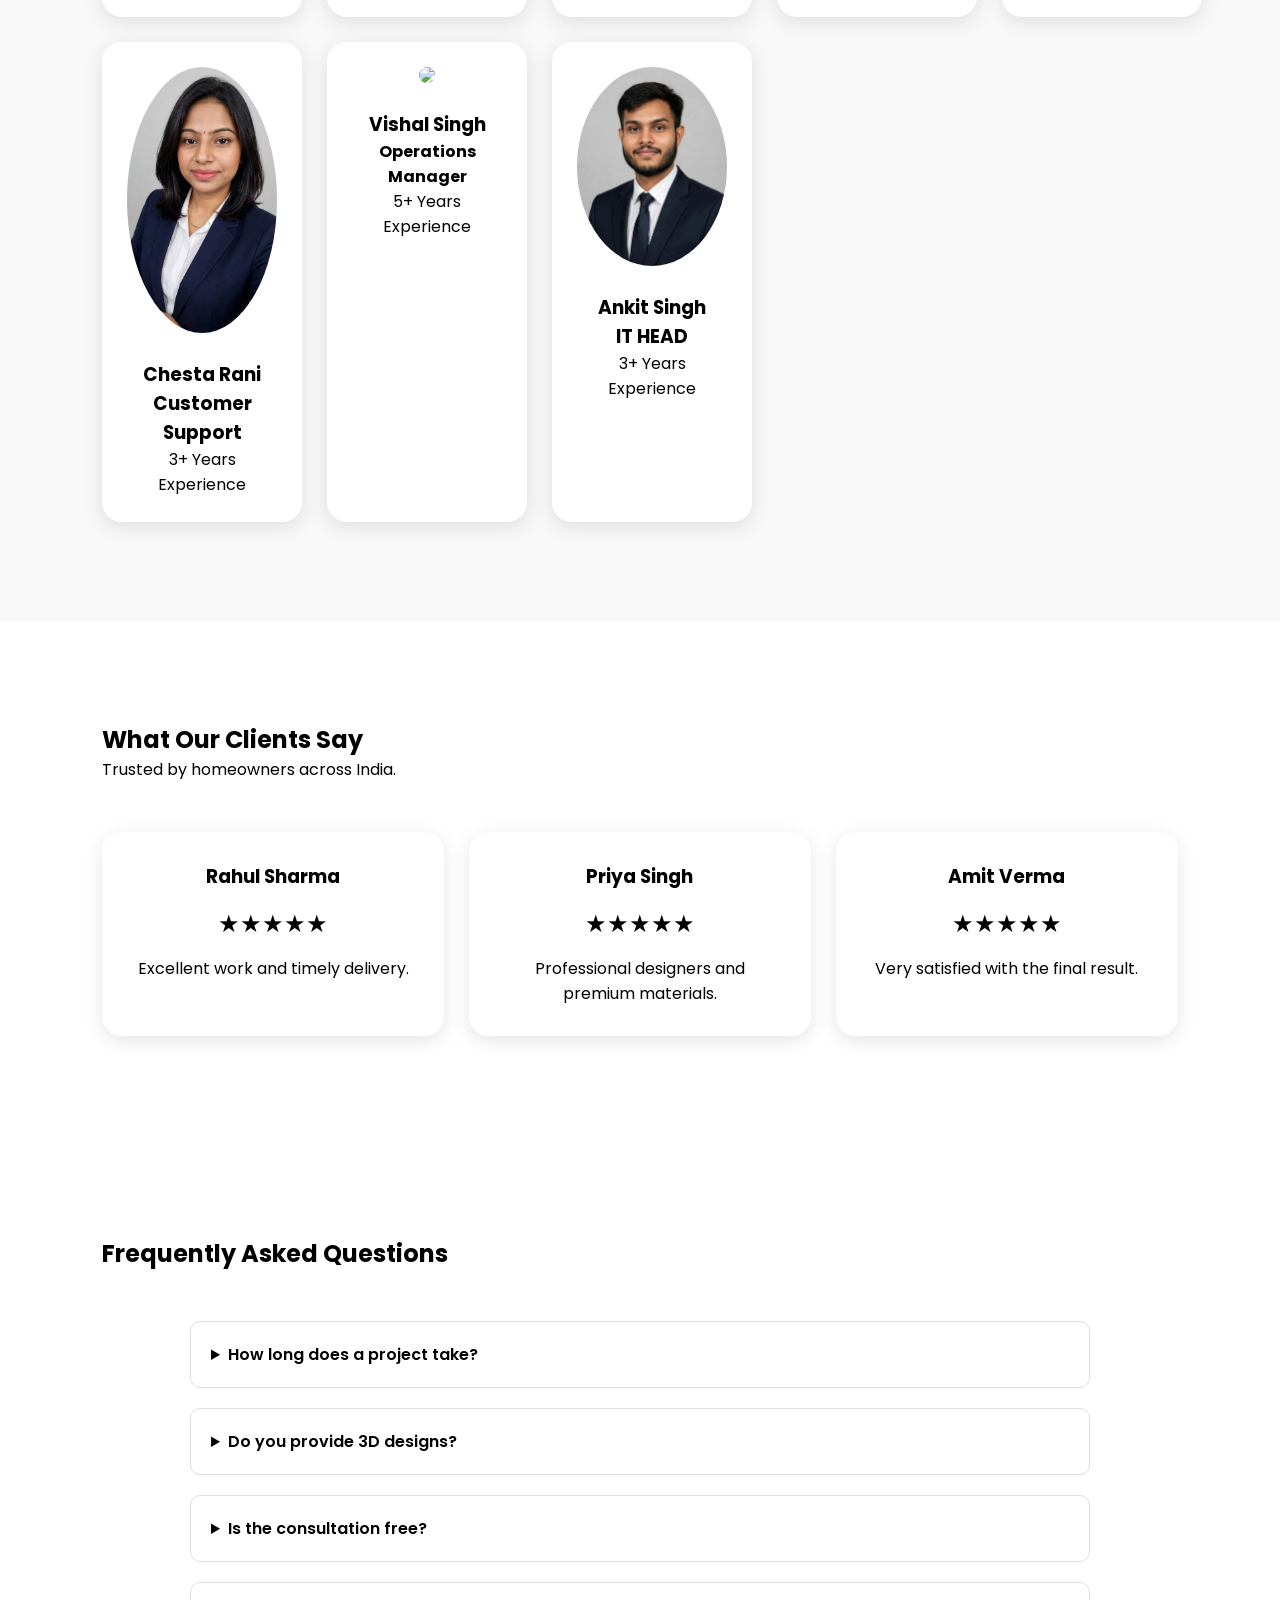
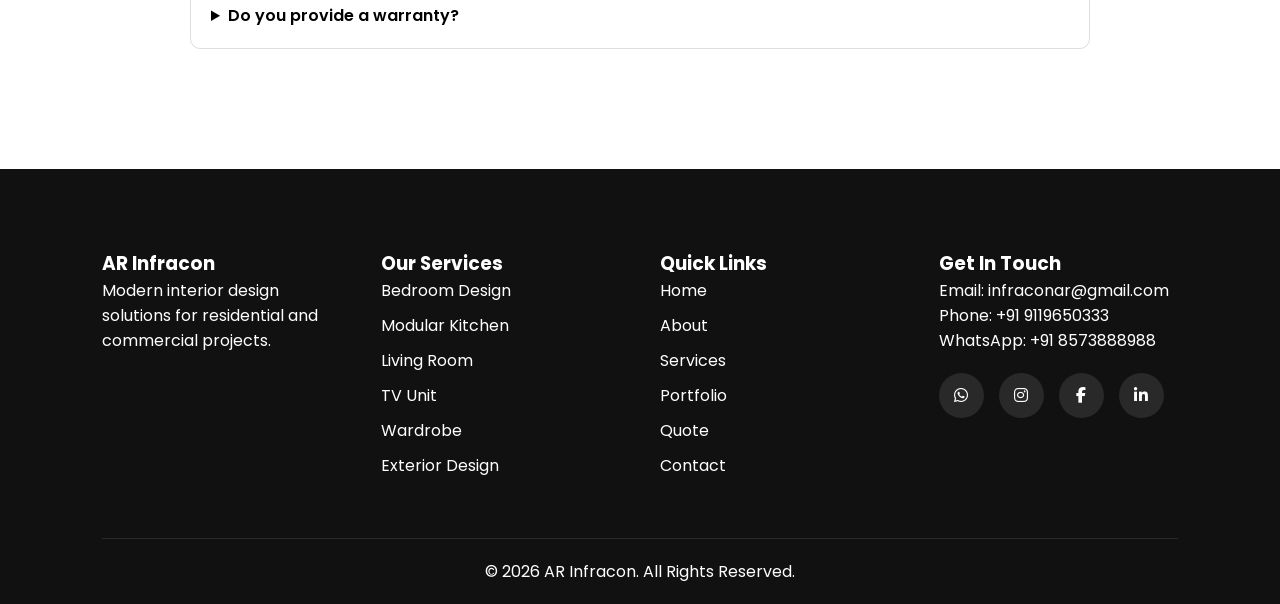
==== commit 361ec873: "Update about.html" ====
--- a/about.html
+++ b/about.html
@@ -8,7 +8,7 @@
 <button class="menu-btn">
 <i class="fa-solid fa-bars"></i>
 </button>
-<nav class="navbar"><a href="index.html">Home</a><a href="about.html">About Us\</a><a href="service.html">Service</a><a href="portfolio.html">Blog</a><a href="quote.html">Quote</a><a href="contact.html">Contact Us</a></nav>
+<nav class="navbar"><a href="index.html">Home</a><a href="about.html">About Us</a><a href="service.html">Service</a><a href="portfolio.html">Blog</a><a href="quote.html">Quote</a><a href="contact.html">Contact Us</a></nav>
 <a class="consult-btn" href="https://wa.me/9119650333">
 
             Free Consultation
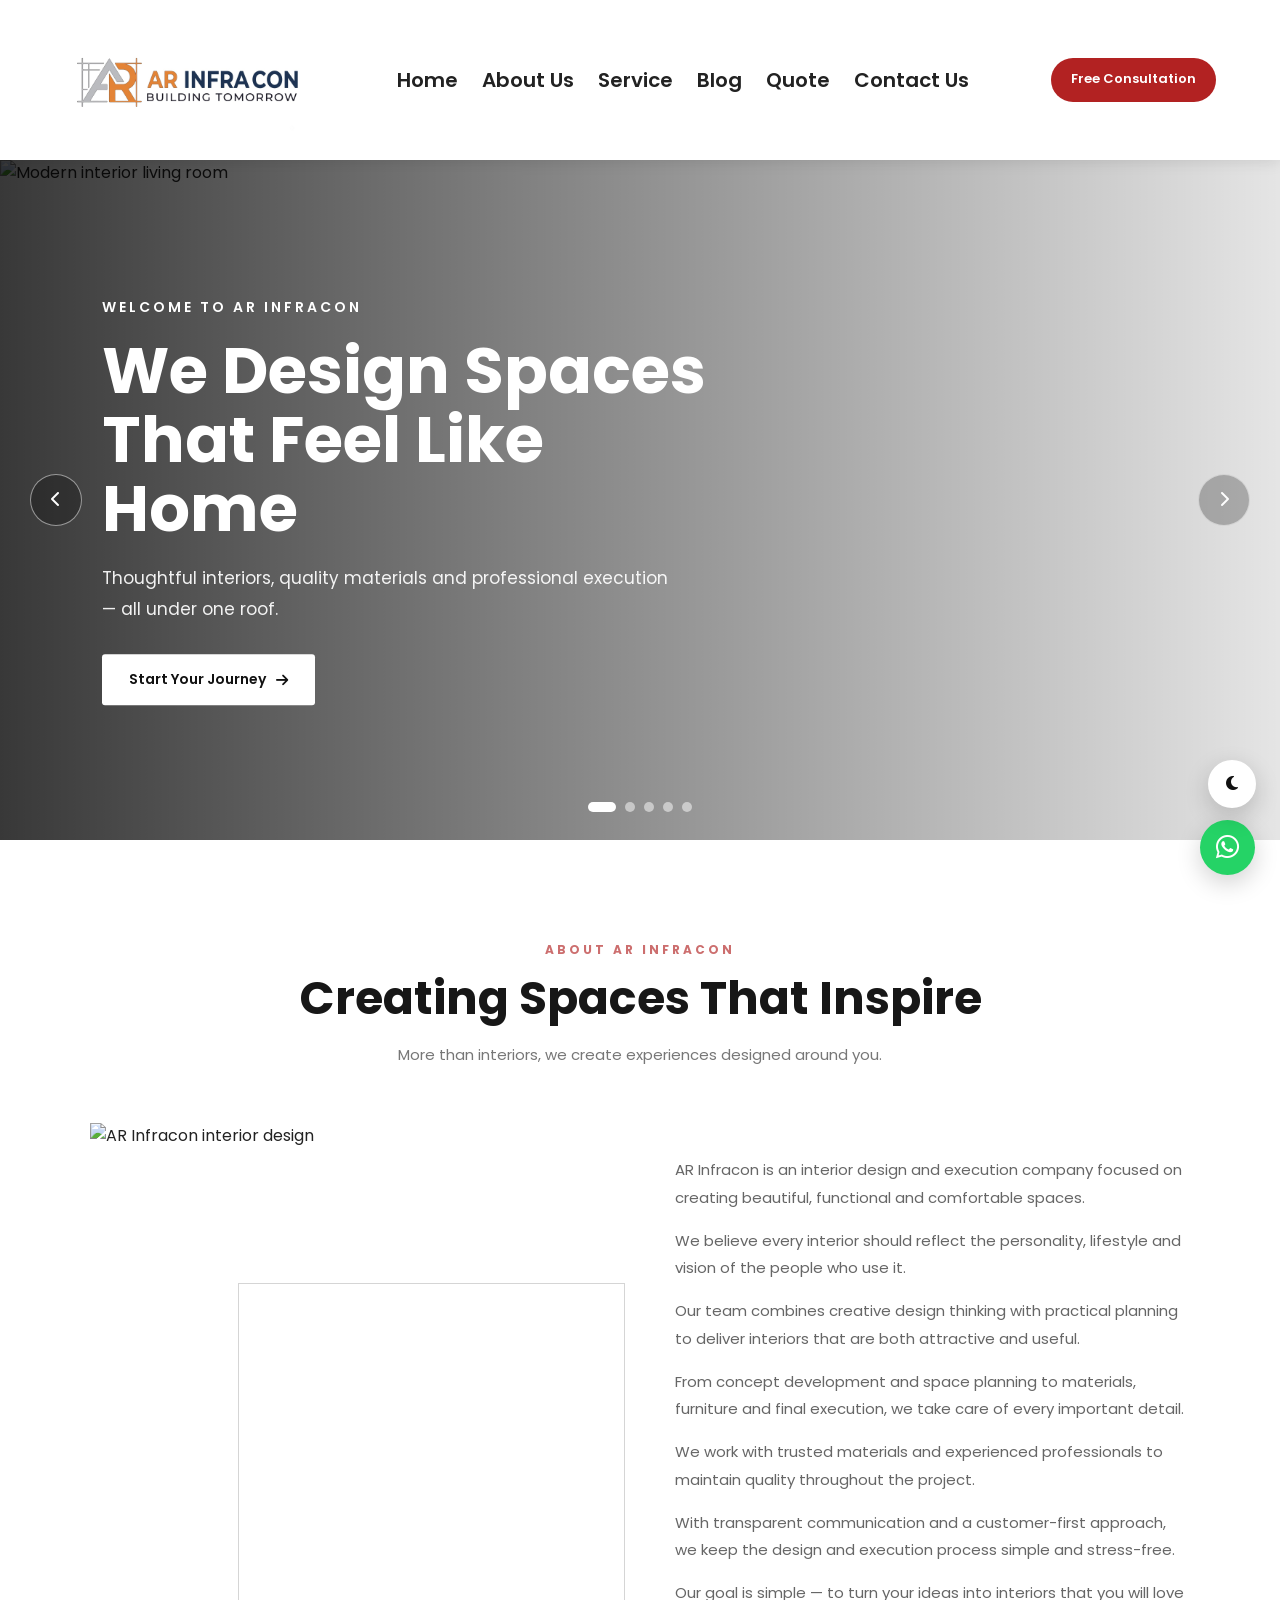
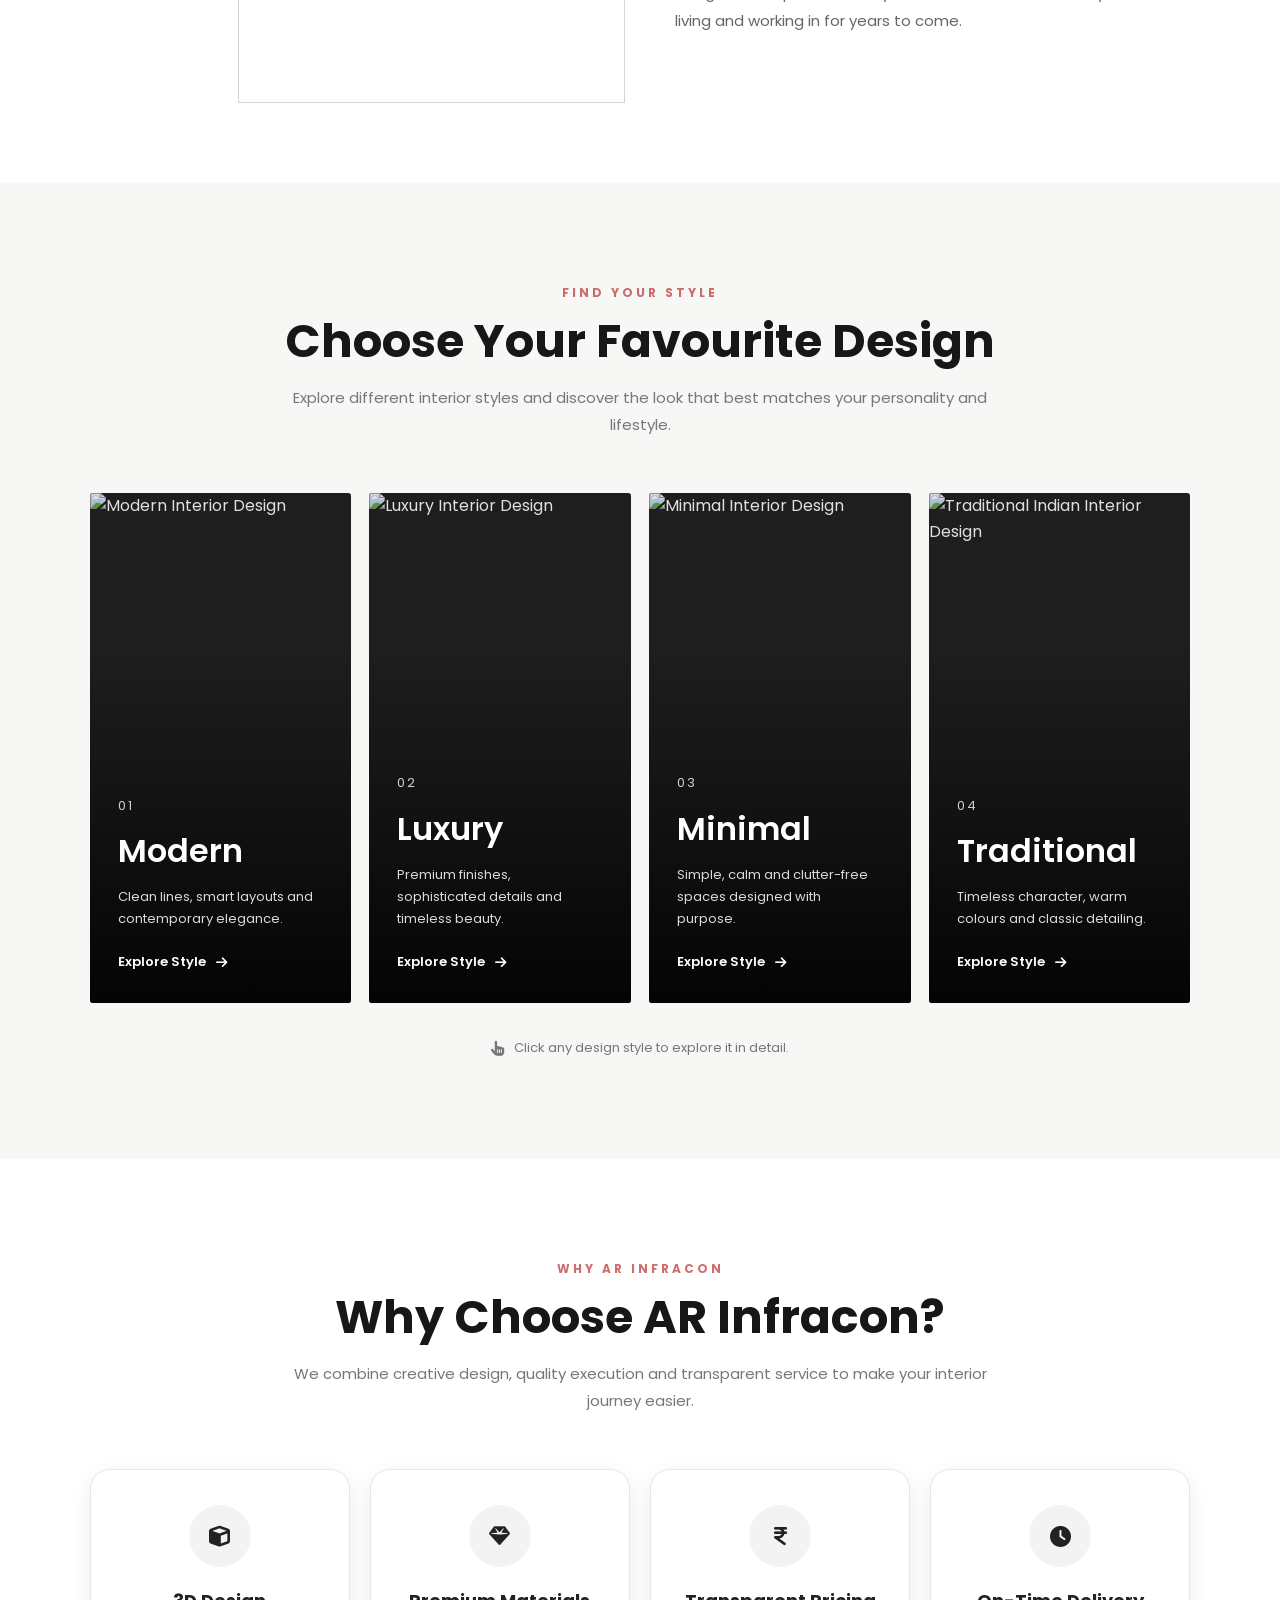
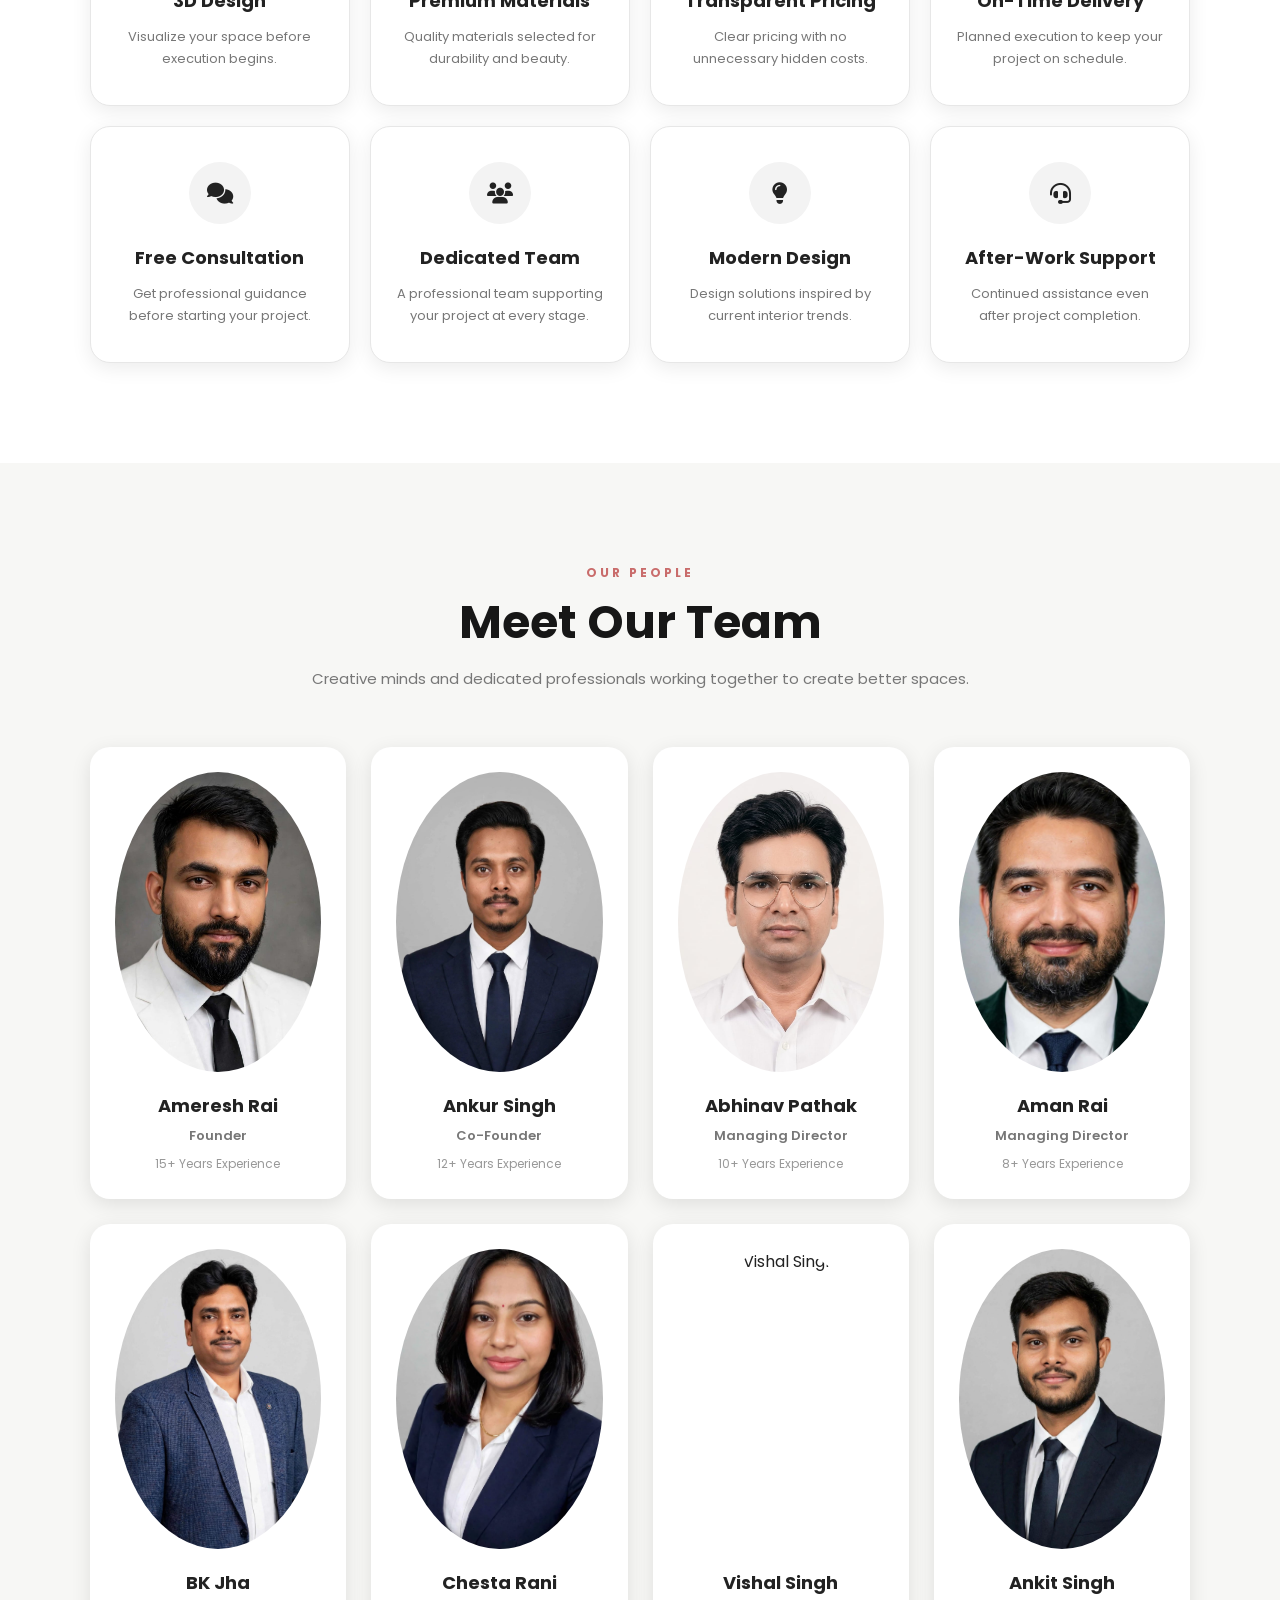
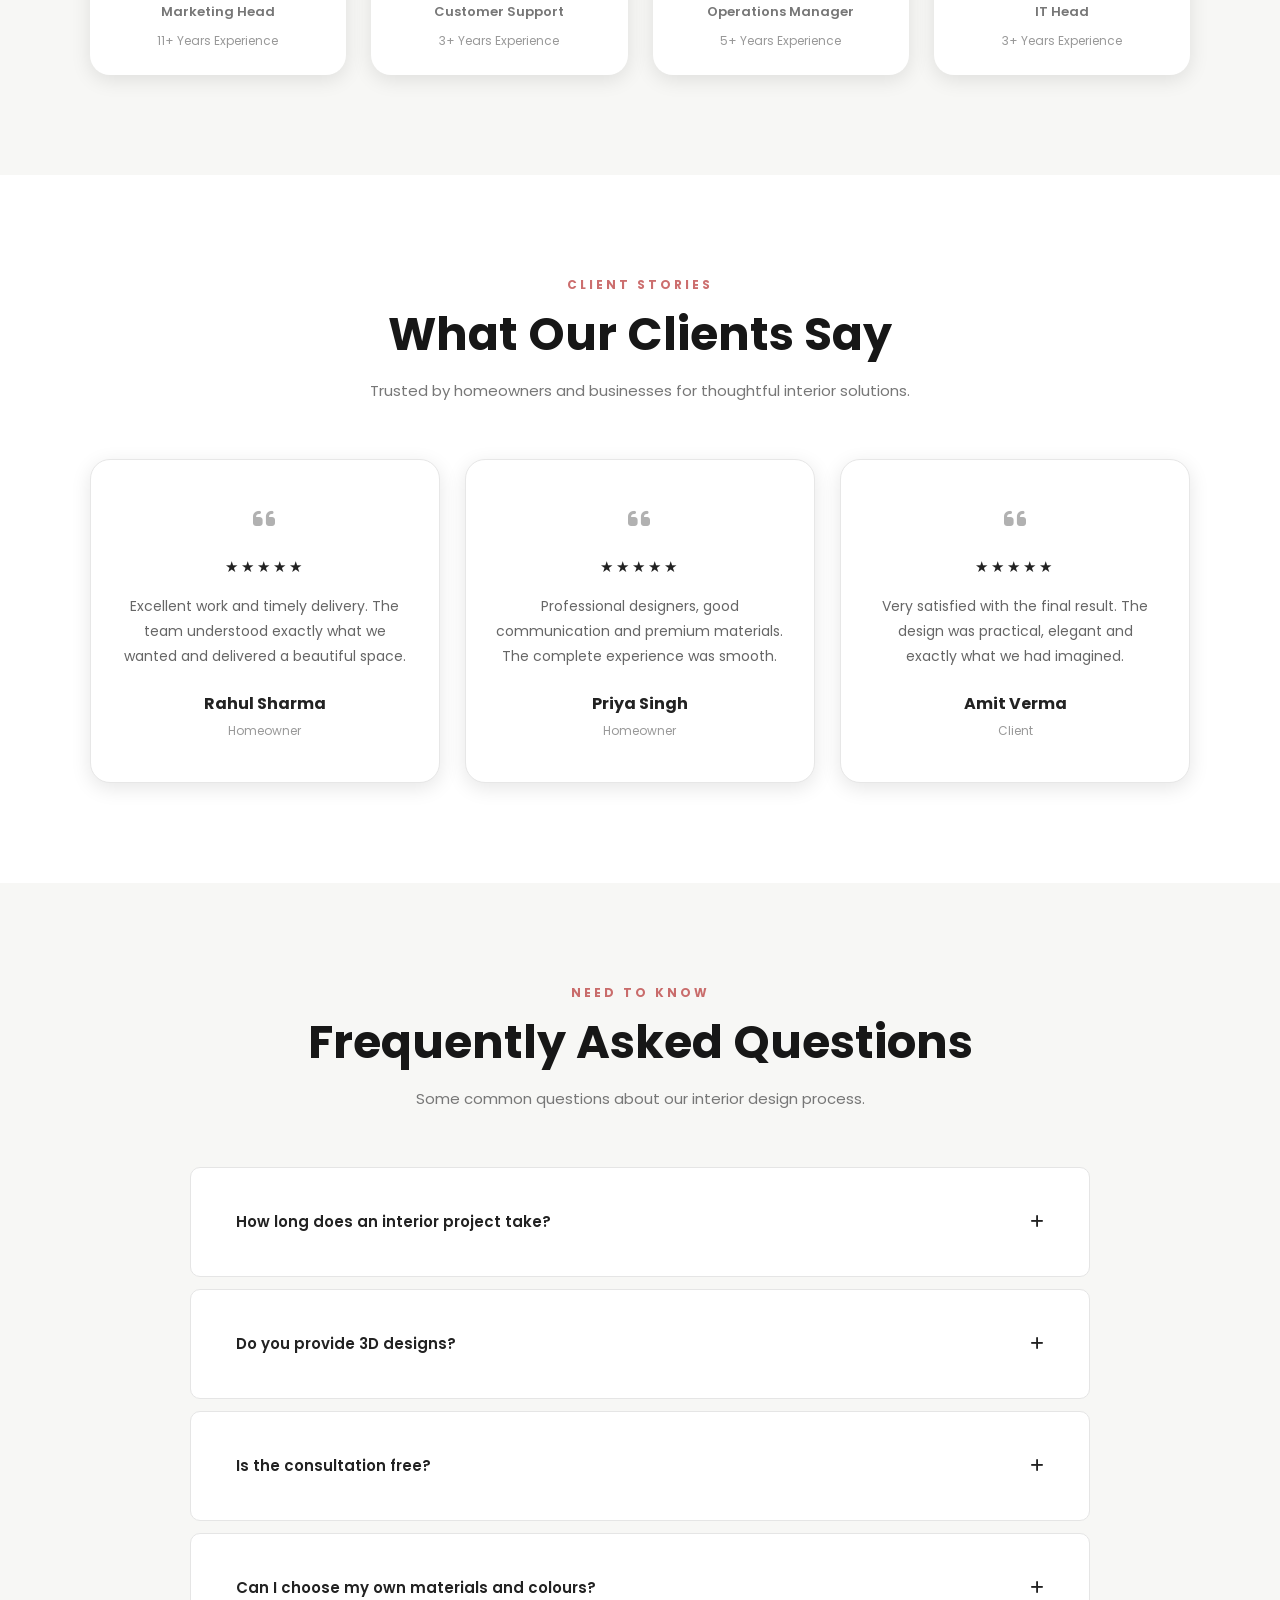
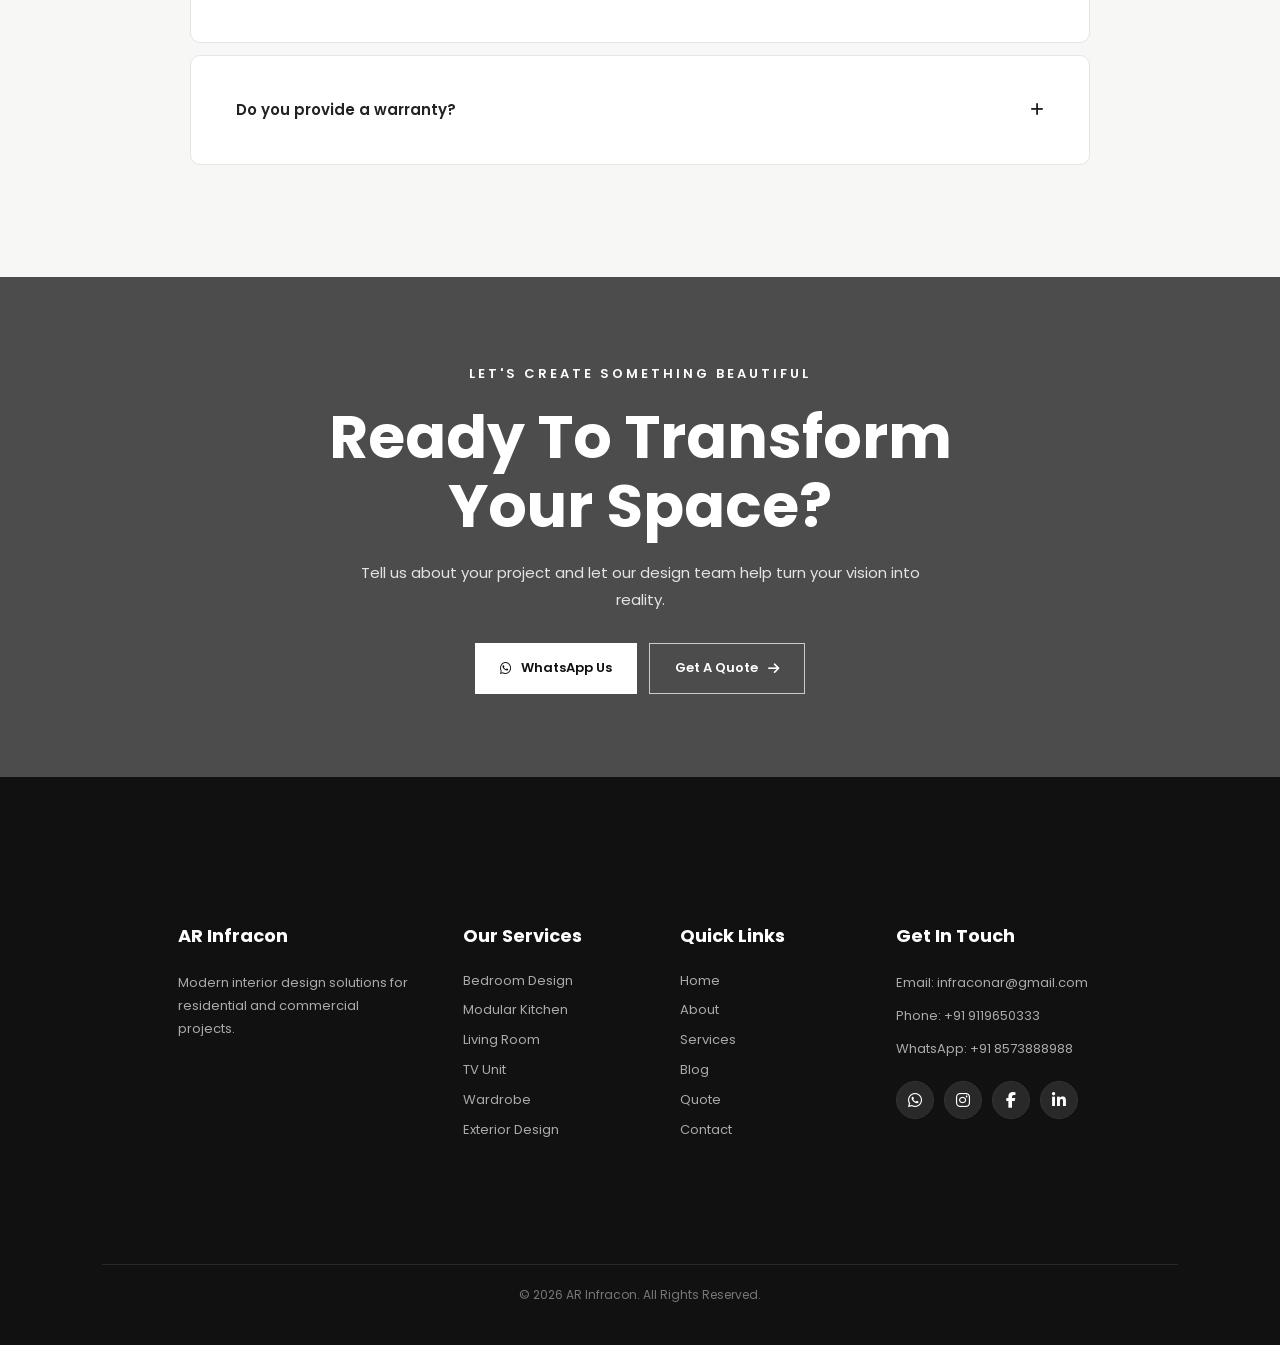
==== commit 8aac4b72: "Update about.html" ====
--- a/about.html
+++ b/about.html
@@ -1,302 +1,2858 @@
 <!DOCTYPE html>
-<!DOCTYPE html>
-<html lang="en"><head><meta charset="utf-8"/><meta content="width=device-width, initial-scale=1.0" name="viewport"/><title>AR Infracon | About</title><link href="https://fonts.googleapis.com" rel="preconnect"/><link crossorigin="" href="https://fonts.gstatic.com" rel="preconnect"/><link href="https://fonts.googleapis.com/css2?family=Poppins:wght@300;400;500;600;700;800&amp;display=swap" rel="stylesheet"/><link href="https://cdnjs.cloudflare.com/ajax/libs/font-awesome/6.7.2/css/all.min.css" rel="stylesheet"/><link href="style.css" rel="stylesheet"/></head><body><header class="header">
-<div class="logo">
-<!-- Replace with your logo -->
-<img alt="AR Infracon" src="comp logo.jpeg"/>
+<html lang="en">
+<head>
+    <meta charset="UTF-8">
+    <meta name="viewport" content="width=device-width, initial-scale=1.0">
+
+    <title>AR Infracon | About Us | Interior Design</title>
+
+    <meta name="description"
+        content="AR Infracon creates modern, luxury, minimal and traditional interior designs for residential and commercial spaces.">
+
+    <!-- Google Font -->
+    <link rel="preconnect" href="https://fonts.googleapis.com">
+    <link rel="preconnect" href="https://fonts.gstatic.com" crossorigin>
+    <link
+        href="https://fonts.googleapis.com/css2?family=Poppins:wght@300;400;500;600;700;800&display=swap"
+        rel="stylesheet">
+
+    <!-- Font Awesome -->
+    <link
+        rel="stylesheet"
+        href="https://cdnjs.cloudflare.com/ajax/libs/font-awesome/6.7.2/css/all.min.css">
+
+    <!-- Your existing CSS -->
+    <link rel="stylesheet" href="style.css">
+
+
+<style>
+
+/* =========================================================
+   AR INFRACON ABOUT PAGE
+   ========================================================= */
+
+* {
+    box-sizing: border-box;
+}
+
+html {
+    scroll-behavior: smooth;
+}
+
+body {
+    margin: 0;
+    font-family: "Poppins", sans-serif;
+    background: #fff;
+    color: #222;
+}
+
+img {
+    max-width: 100%;
+    display: block;
+}
+
+a {
+    text-decoration: none;
+}
+
+
+/* =========================================================
+   HEADER
+   ========================================================= */
+
+.header {
+    position: relative;
+    z-index: 1000;
+}
+
+
+/* =========================================================
+   ABOUT HERO SLIDER
+   ========================================================= */
+
+.about-hero {
+    width: 100%;
+    position: relative;
+    overflow: hidden;
+}
+
+.about-slider {
+    position: relative;
+    width: 100%;
+    height: 680px;
+    overflow: hidden;
+}
+
+.about-slide {
+    position: absolute;
+    inset: 0;
+    opacity: 0;
+    visibility: hidden;
+    transition: opacity 1s ease;
+}
+
+.about-slide.active {
+    opacity: 1;
+    visibility: visible;
+}
+
+.about-slide img {
+    width: 100%;
+    height: 100%;
+    object-fit: cover;
+}
+
+.about-slide-overlay {
+    position: absolute;
+    inset: 0;
+
+    background:
+        linear-gradient(
+            90deg,
+            rgba(0,0,0,0.78) 0%,
+            rgba(0,0,0,0.50) 40%,
+            rgba(0,0,0,0.10) 100%
+        );
+}
+
+.about-slide-content {
+    position: absolute;
+    top: 50%;
+    left: 8%;
+    transform: translateY(-50%);
+
+    width: min(650px, 80%);
+
+    color: #fff;
+}
+
+.about-slide-content span {
+    display: inline-block;
+
+    font-size: 14px;
+    font-weight: 600;
+    letter-spacing: 3px;
+
+    margin-bottom: 18px;
+}
+
+.about-slide-content h1 {
+    margin: 0 0 20px;
+
+    font-size: clamp(38px, 5vw, 70px);
+    line-height: 1.08;
+    font-weight: 700;
+}
+
+.about-slide-content p {
+    max-width: 570px;
+
+    margin: 0 0 30px;
+
+    font-size: 17px;
+    line-height: 1.8;
+
+    color: rgba(255,255,255,0.92);
+}
+
+.hero-about-btn {
+    display: inline-flex;
+    align-items: center;
+    gap: 10px;
+
+    padding: 14px 27px;
+
+    background: #fff;
+    color: #111;
+
+    font-size: 14px;
+    font-weight: 600;
+
+    border-radius: 3px;
+
+    transition: 0.3s ease;
+}
+
+.hero-about-btn:hover {
+    background: #111;
+    color: #fff;
+    transform: translateY(-3px);
+}
+
+
+/* Slider arrows */
+
+.about-slider-prev,
+.about-slider-next {
+    position: absolute;
+
+    top: 50%;
+    transform: translateY(-50%);
+
+    width: 52px;
+    height: 52px;
+
+    border: 1px solid rgba(255,255,255,0.5);
+
+    background: rgba(0,0,0,0.25);
+
+    color: #fff;
+
+    border-radius: 50%;
+
+    cursor: pointer;
+
+    z-index: 5;
+
+    transition: 0.3s;
+}
+
+.about-slider-prev {
+    left: 30px;
+}
+
+.about-slider-next {
+    right: 30px;
+}
+
+.about-slider-prev:hover,
+.about-slider-next:hover {
+    background: #fff;
+    color: #111;
+}
+
+
+/* Dots */
+
+.about-slider-dots {
+    position: absolute;
+
+    bottom: 28px;
+    left: 50%;
+
+    transform: translateX(-50%);
+
+    display: flex;
+    gap: 9px;
+
+    z-index: 10;
+}
+
+.about-dot {
+    width: 10px;
+    height: 10px;
+
+    border-radius: 50%;
+
+    background: rgba(255,255,255,0.5);
+
+    cursor: pointer;
+
+    transition: 0.3s;
+}
+
+.about-dot.active {
+    width: 28px;
+    border-radius: 20px;
+    background: #fff;
+}
+
+
+/* =========================================================
+   COMMON SECTION
+   ========================================================= */
+
+.about-company,
+.design-style-section,
+.why-us,
+.team,
+.testimonials,
+.faq {
+    padding: 100px 7%;
+}
+
+.section-title {
+    max-width: 750px;
+    margin: 0 auto 55px;
+    text-align: center;
+}
+
+.small-heading {
+    display: block;
+
+    margin-bottom: 12px;
+
+    font-size: 13px;
+    font-weight: 700;
+    letter-spacing: 3px;
+
+    text-transform: uppercase;
+
+    opacity: 0.65;
+}
+
+.section-title h2 {
+    margin: 0 0 15px;
+
+    font-size: clamp(30px, 4vw, 46px);
+
+    line-height: 1.2;
+
+    color: #171717;
+}
+
+.section-title p {
+    margin: 0;
+
+    color: #777;
+
+    font-size: 15px;
+
+    line-height: 1.8;
+}
+
+
+/* =========================================================
+   ABOUT COMPANY
+   ========================================================= */
+
+.about-company {
+    background: #fff;
+}
+
+.about-company-content {
+    max-width: 1250px;
+
+    margin: auto;
+
+    display: grid;
+
+    grid-template-columns: 1fr 1fr;
+
+    gap: 70px;
+
+    align-items: center;
+}
+
+.about-company-image {
+    position: relative;
+}
+
+.about-company-image::after {
+    content: "";
+
+    position: absolute;
+
+    width: 75%;
+    height: 75%;
+
+    right: -20px;
+    bottom: -20px;
+
+    border: 1px solid #d5d5d5;
+
+    z-index: 0;
+}
+
+.about-company-image img {
+    position: relative;
+    z-index: 1;
+
+    width: 100%;
+    height: 560px;
+
+    object-fit: cover;
+}
+
+.about-company-text {
+    font-size: 15px;
+
+    line-height: 1.85;
+
+    color: #666;
+}
+
+.about-company-text p {
+    margin: 0 0 15px;
+}
+
+
+/* =========================================================
+   DESIGN STYLE SECTION
+   ========================================================= */
+
+.design-style-section {
+    background: #f7f7f5;
+}
+
+.design-style-grid {
+    max-width: 1250px;
+
+    margin: auto;
+
+    display: grid;
+
+    grid-template-columns: repeat(4, 1fr);
+
+    gap: 18px;
+}
+
+.design-style-card {
+    display: block;
+
+    position: relative;
+
+    overflow: hidden;
+
+    min-height: 510px;
+
+    border-radius: 3px;
+
+    color: #fff;
+
+    background: #222;
+}
+
+.design-style-image {
+    position: absolute;
+    inset: 0;
+}
+
+.design-style-image img {
+    width: 100%;
+    height: 100%;
+
+    object-fit: cover;
+
+    transition: transform 0.8s ease;
+}
+
+.design-style-overlay {
+    position: absolute;
+    inset: 0;
+
+    background:
+        linear-gradient(
+            to top,
+            rgba(0,0,0,0.88),
+            rgba(0,0,0,0.12) 70%
+        );
+}
+
+.design-style-card:hover img {
+    transform: scale(1.08);
+}
+
+.design-style-content {
+    position: absolute;
+
+    left: 28px;
+    right: 28px;
+    bottom: 30px;
+}
+
+.design-style-content span {
+    font-size: 13px;
+
+    letter-spacing: 2px;
+
+    opacity: 0.8;
+}
+
+.design-style-content h3 {
+    margin: 8px 0 10px;
+
+    font-size: 32px;
+
+    font-weight: 600;
+}
+
+.design-style-content p {
+    margin: 0 0 22px;
+
+    font-size: 13px;
+
+    line-height: 1.7;
+
+    color: rgba(255,255,255,0.85);
+}
+
+.style-explore {
+    display: flex;
+
+    align-items: center;
+
+    gap: 10px;
+
+    font-size: 13px;
+
+    font-weight: 600;
+}
+
+.style-explore i {
+    transition: transform 0.3s;
+}
+
+.design-style-card:hover .style-explore i {
+    transform: translateX(7px);
+}
+
+.style-note {
+    margin-top: 35px;
+
+    text-align: center;
+
+    display: flex;
+
+    justify-content: center;
+
+    align-items: center;
+
+    gap: 10px;
+
+    font-size: 13px;
+
+    color: #777;
+}
+
+.style-note i {
+    font-size: 15px;
+}
+
+
+/* =========================================================
+   WHY CHOOSE
+   ========================================================= */
+
+.why-us {
+    background: #fff;
+}
+
+.why-grid {
+    max-width: 1250px;
+
+    margin: auto;
+
+    display: grid;
+
+    grid-template-columns: repeat(4, 1fr);
+
+    gap: 20px;
+}
+
+.why-card {
+    padding: 35px 25px;
+
+    text-align: center;
+
+    border: 1px solid #e7e7e7;
+
+    background: #fff;
+
+    transition: 0.35s ease;
+}
+
+.why-card:hover {
+    transform: translateY(-8px);
+
+    box-shadow: 0 18px 40px rgba(0,0,0,0.08);
+}
+
+.why-icon {
+    width: 62px;
+    height: 62px;
+
+    margin: 0 auto 20px;
+
+    display: flex;
+
+    justify-content: center;
+    align-items: center;
+
+    border-radius: 50%;
+
+    background: #f3f3f3;
+
+    font-size: 21px;
+}
+
+.why-card h3 {
+    margin: 0 0 10px;
+
+    font-size: 18px;
+}
+
+.why-card p {
+    margin: 0;
+
+    font-size: 13px;
+
+    color: #777;
+
+    line-height: 1.7;
+}
+
+
+/* =========================================================
+   TEAM
+   ========================================================= */
+
+.team {
+    background: #f7f7f5;
+}
+
+.team-grid {
+    max-width: 1250px;
+
+    margin: auto;
+
+    display: grid;
+
+    grid-template-columns: repeat(4, 1fr);
+
+    gap: 25px;
+}
+
+.team-card {
+    text-align: center;
+
+    background: #fff;
+
+    padding-bottom: 25px;
+
+    overflow: hidden;
+
+    transition: 0.35s ease;
+}
+
+.team-card:hover {
+    transform: translateY(-7px);
+
+    box-shadow: 0 18px 35px rgba(0,0,0,0.08);
+}
+
+.team-card img {
+    width: 100%;
+    height: 300px;
+
+    object-fit: cover;
+}
+
+.team-card h3 {
+    margin: 20px 10px 5px;
+
+    font-size: 18px;
+}
+
+.team-card h4 {
+    margin: 0 0 8px;
+
+    font-size: 13px;
+
+    font-weight: 600;
+
+    color: #777;
+}
+
+.team-card p {
+    margin: 0;
+
+    font-size: 12px;
+
+    color: #999;
+}
+
+
+/* =========================================================
+   TESTIMONIALS
+   ========================================================= */
+
+.testimonials {
+    background: #fff;
+}
+
+.testimonial-grid {
+    max-width: 1150px;
+
+    margin: auto;
+
+    display: grid;
+
+    grid-template-columns: repeat(3, 1fr);
+
+    gap: 25px;
+}
+
+.testimonial-card {
+    position: relative;
+
+    padding: 40px 30px;
+
+    border: 1px solid #e7e7e7;
+
+    background: #fff;
+
+    transition: 0.3s;
+}
+
+.testimonial-card:hover {
+    transform: translateY(-5px);
+
+    box-shadow: 0 15px 35px rgba(0,0,0,0.07);
+}
+
+.quote-icon {
+    font-size: 25px;
+
+    margin-bottom: 15px;
+
+    opacity: 0.35;
+}
+
+.stars {
+    margin-bottom: 15px;
+
+    letter-spacing: 3px;
+
+    font-size: 15px;
+}
+
+.testimonial-card p {
+    margin: 0 0 22px;
+
+    color: #666;
+
+    font-size: 14px;
+
+    line-height: 1.8;
+}
+
+.testimonial-card h3 {
+    margin: 0;
+
+    font-size: 16px;
+}
+
+.testimonial-card span {
+    font-size: 12px;
+
+    color: #999;
+}
+
+
+/* =========================================================
+   FAQ
+   ========================================================= */
+
+.faq {
+    background: #f7f7f5;
+}
+
+.faq-container {
+    max-width: 900px;
+
+    margin: auto;
+}
+
+.faq-container details {
+    margin-bottom: 12px;
+
+    background: #fff;
+
+    border: 1px solid #e5e5e5;
+}
+
+.faq-container summary {
+    list-style: none;
+
+    cursor: pointer;
+
+    padding: 22px 25px;
+
+    display: flex;
+
+    justify-content: space-between;
+
+    align-items: center;
+
+    font-size: 15px;
+
+    font-weight: 600;
+}
+
+.faq-container summary::-webkit-details-marker {
+    display: none;
+}
+
+.faq-container summary i {
+    transition: 0.3s;
+}
+
+.faq-container details[open] summary i {
+    transform: rotate(45deg);
+}
+
+.faq-container details p {
+    margin: 0;
+
+    padding: 0 25px 25px;
+
+    color: #777;
+
+    font-size: 13px;
+
+    line-height: 1.8;
+}
+
+
+/* =========================================================
+   CTA
+   ========================================================= */
+
+.about-cta {
+    position: relative;
+
+    min-height: 500px;
+
+    display: flex;
+
+    align-items: center;
+
+    justify-content: center;
+
+    text-align: center;
+
+    color: #fff;
+
+    background:
+        linear-gradient(
+            rgba(0,0,0,0.70),
+            rgba(0,0,0,0.70)
+        ),
+        url("https://www.vivifycreatives.in/storage/service/4.jpg")
+        center/cover no-repeat;
+}
+
+.about-cta-content {
+    max-width: 750px;
+
+    padding: 50px 20px;
+}
+
+.about-cta-content > span {
+    font-size: 13px;
+
+    letter-spacing: 3px;
+
+    font-weight: 600;
+}
+
+.about-cta-content h2 {
+    margin: 18px 0;
+
+    font-size: clamp(35px, 5vw, 60px);
+
+    line-height: 1.15;
+}
+
+.about-cta-content p {
+    max-width: 600px;
+
+    margin: auto auto 30px;
+
+    color: rgba(255,255,255,0.85);
+
+    line-height: 1.8;
+
+    font-size: 15px;
+}
+
+.about-cta-buttons {
+    display: flex;
+
+    justify-content: center;
+
+    gap: 12px;
+
+    flex-wrap: wrap;
+}
+
+.about-cta-buttons a {
+    display: inline-flex;
+
+    align-items: center;
+
+    gap: 10px;
+
+    padding: 14px 25px;
+
+    background: #fff;
+
+    color: #111;
+
+    font-size: 13px;
+
+    font-weight: 600;
+
+    transition: 0.3s;
+}
+
+.about-cta-buttons a:last-child {
+    background: transparent;
+
+    color: #fff;
+
+    border: 1px solid rgba(255,255,255,0.7);
+}
+
+.about-cta-buttons a:hover {
+    transform: translateY(-3px);
+}
+
+
+/* =========================================================
+   FOOTER
+   ========================================================= */
+
+.footer {
+    background: #111;
+
+    color: #fff;
+}
+
+.footer-grid {
+    padding: 70px 7%;
+
+    display: grid;
+
+    grid-template-columns: 1.4fr 1fr 1fr 1.2fr;
+
+    gap: 45px;
+}
+
+.footer-grid h3 {
+    margin: 0 0 20px;
+
+    font-size: 18px;
+}
+
+.footer-grid p {
+    margin: 0 0 10px;
+
+    color: #aaa;
+
+    font-size: 13px;
+
+    line-height: 1.8;
+}
+
+.footer-grid ul {
+    padding: 0;
+
+    margin: 0;
+
+    list-style: none;
+}
+
+.footer-grid li {
+    margin-bottom: 9px;
+
+    color: #aaa;
+
+    font-size: 13px;
+}
+
+.footer-grid a {
+    color: #aaa;
+
+    transition: 0.3s;
+}
+
+.footer-grid a:hover {
+    color: #fff;
+}
+
+.footer-social {
+    display: flex;
+
+    gap: 10px;
+
+    margin-top: 20px;
+}
+
+.footer-social a {
+    width: 38px;
+    height: 38px;
+
+    display: flex;
+
+    align-items: center;
+
+    justify-content: center;
+
+    border: 1px solid #333;
+
+    border-radius: 50%;
+
+    color: #fff;
+}
+
+.footer-social a:hover {
+    background: #fff;
+
+    color: #111;
+}
+
+.copyright {
+    padding: 20px 7%;
+
+    text-align: center;
+
+    border-top: 1px solid #292929;
+
+    color: #777;
+
+    font-size: 12px;
+}
+
+
+/* =========================================================
+   FLOATING WHATSAPP
+   ========================================================= */
+
+.floating-whatsapp {
+    position: fixed;
+
+    right: 25px;
+    bottom: 25px;
+
+    width: 55px;
+    height: 55px;
+
+    display: flex;
+
+    align-items: center;
+    justify-content: center;
+
+    border-radius: 50%;
+
+    background: #25D366;
+
+    color: #fff;
+
+    font-size: 27px;
+
+    z-index: 999;
+}
+
+
+/* =========================================================
+   MOBILE
+   ========================================================= */
+
+@media (max-width: 1100px) {
+
+    .design-style-grid {
+        grid-template-columns: repeat(2, 1fr);
+    }
+
+    .why-grid {
+        grid-template-columns: repeat(2, 1fr);
+    }
+
+    .team-grid {
+        grid-template-columns: repeat(2, 1fr);
+    }
+
+    .footer-grid {
+        grid-template-columns: repeat(2, 1fr);
+    }
+
+}
+
+
+@media (max-width: 800px) {
+
+    .about-slider {
+        height: 580px;
+    }
+
+    .about-slide-content {
+        left: 7%;
+        width: 82%;
+    }
+
+    .about-slide-content h1 {
+        font-size: 40px;
+    }
+
+    .about-slide-content p {
+        font-size: 14px;
+    }
+
+    .about-slider-prev,
+    .about-slider-next {
+        width: 42px;
+        height: 42px;
+    }
+
+    .about-slider-prev {
+        left: 15px;
+    }
+
+    .about-slider-next {
+        right: 15px;
+    }
+
+    .about-company-content {
+        grid-template-columns: 1fr;
+
+        gap: 45px;
+    }
+
+    .about-company-image img {
+        height: 450px;
+    }
+
+    .testimonial-grid {
+        grid-template-columns: 1fr;
+    }
+
+}
+
+
+@media (max-width: 600px) {
+
+    .about-company,
+    .design-style-section,
+    .why-us,
+    .team,
+    .testimonials,
+    .faq {
+        padding: 70px 5%;
+    }
+
+    .about-slider {
+        height: 560px;
+    }
+
+    .about-slide-content {
+        left: 6%;
+        width: 88%;
+    }
+
+    .about-slide-content span {
+        font-size: 10px;
+
+        letter-spacing: 2px;
+    }
+
+    .about-slide-content h1 {
+        font-size: 34px;
+    }
+
+    .about-slide-content p {
+        font-size: 13px;
+
+        line-height: 1.7;
+    }
+
+    .about-slider-prev,
+    .about-slider-next {
+        display: none;
+    }
+
+    .design-style-grid {
+        grid-template-columns: 1fr;
+    }
+
+    .design-style-card {
+        min-height: 450px;
+    }
+
+    .why-grid {
+        grid-template-columns: 1fr;
+    }
+
+    .team-grid {
+        grid-template-columns: 1fr;
+    }
+
+    .team-card img {
+        height: 350px;
+    }
+
+    .footer-grid {
+        grid-template-columns: 1fr;
+
+        padding: 55px 7%;
+    }
+
+    .about-cta {
+        min-height: 480px;
+    }
+
+    .about-cta-content h2 {
+        font-size: 38px;
+    }
+
+}
+
+
+/* =========================================================
+   REDUCE MOTION
+   ========================================================= */
+
+@media (prefers-reduced-motion: reduce) {
+
+    * {
+        scroll-behavior: auto !important;
+        transition: none !important;
+    }
+
+}
+
+</style>
+
+</head>
+
+
+<body>
+
+
+<!-- =========================================================
+     HEADER
+     ========================================================= -->
+
+<header class="header">
+
+    <div class="logo">
+        <img src="comp logo.jpeg" alt="AR Infracon">
+    </div>
+
+    <button class="menu-btn" aria-label="Open Menu">
+        <i class="fa-solid fa-bars"></i>
+    </button>
+
+    <nav class="navbar">
+
+        <a href="index.html">Home</a>
+
+        <a href="about.html" class="active">
+            About Us
+        </a>
+
+        <a href="service.html">
+            Service
+        </a>
+
+        <a href="portfolio.html">
+            Blog
+        </a>
+
+        <a href="quote.html">
+            Quote
+        </a>
+
+        <a href="contact.html">
+            Contact Us
+        </a>
+
+    </nav>
+
+    <a
+        class="consult-btn"
+        href="https://wa.me/919119650333"
+        target="_blank">
+
+        Free Consultation
+
+    </a>
+
+</header>
+
+
+<!-- =========================================================
+     ABOUT HERO SLIDER
+     ========================================================= -->
+
+<section class="about-hero">
+
+<div class="about-slider">
+
+
+    <!-- SLIDE 1 -->
+
+    <div class="about-slide active">
+
+        <img
+            src="https://cdn.sanity.io/images/rhvb8nfd/production/45d82d1df4f26061bd80cc1e64d34ff7c7ba7890-4500x3060.png?auto=format&fit=max"
+            alt="Modern interior living room">
+
+        <div class="about-slide-overlay"></div>
+
+        <div class="about-slide-content">
+
+            <span>
+                WELCOME TO AR INFRACON
+            </span>
+
+            <h1>
+                We Design Spaces
+                <br>
+                That Feel Like Home
+            </h1>
+
+            <p>
+                Thoughtful interiors, quality materials and
+                professional execution — all under one roof.
+            </p>
+
+            <a
+                href="contact.html"
+                class="hero-about-btn">
+
+                Start Your Journey
+                <i class="fa-solid fa-arrow-right"></i>
+
+            </a>
+
+        </div>
+
+    </div>
+
+
+    <!-- SLIDE 2 -->
+
+    <div class="about-slide">
+
+        <img
+            src="https://static.wixstatic.com/media/7ab475_d6acdabb77044c809a82f1e2f118ae0e~mv2.jpg/v1/fill/w_980%2Ch_551%2Cal_c%2Cq_85%2Cusm_0.66_1.00_0.01%2Cenc_avif%2Cquality_auto/7ab475_d6acdabb77044c809a82f1e2f118ae0e~mv2.jpg"
+            alt="Modern luxury interior">
+
+        <div class="about-slide-overlay"></div>
+
+        <div class="about-slide-content">
+
+            <span>
+                DESIGN WITH PURPOSE
+            </span>
+
+            <h1>
+                Beautiful Interiors
+                <br>
+                Made For Your Lifestyle
+            </h1>
+
+            <p>
+                Every space is planned around your needs,
+                personality and everyday living.
+            </p>
+
+            <a
+                href="quote.html"
+                class="hero-about-btn">
+
+                Get A Quote
+                <i class="fa-solid fa-arrow-right"></i>
+
+            </a>
+
+        </div>
+
+    </div>
+
+
+    <!-- SLIDE 3 -->
+
+    <div class="about-slide">
+
+        <img
+            src="https://images.squarespace-cdn.com/content/v1/5b45c9f5af2096c73703ae69/0f9c30ab-5524-48ee-8d54-64ce6f668bd5/Xander%2BPrestige%2BGroup%2BLondon"
+            alt="Luxury interior design">
+
+        <div class="about-slide-overlay"></div>
+
+        <div class="about-slide-content">
+
+            <span>
+                FROM CONCEPT TO COMPLETION
+            </span>
+
+            <h1>
+                One Team.
+                <br>
+                Complete Interior Solutions.
+            </h1>
+
+            <p>
+                From initial ideas and 3D visualization to
+                final execution, we manage every detail.
+            </p>
+
+            <a
+                href="service.html"
+                class="hero-about-btn">
+
+                Explore Services
+                <i class="fa-solid fa-arrow-right"></i>
+
+            </a>
+
+        </div>
+
+    </div>
+
+
+    <!-- SLIDE 4 -->
+
+    <div class="about-slide">
+
+        <img
+            src="https://www.vivifycreatives.in/storage/service/4.jpg"
+            alt="Premium interior design">
+
+        <div class="about-slide-overlay"></div>
+
+        <div class="about-slide-content">
+
+            <span>
+                QUALITY & CRAFTSMANSHIP
+            </span>
+
+            <h1>
+                Details That Make
+                <br>
+                A Difference
+            </h1>
+
+            <p>
+                We combine modern design thinking with
+                reliable materials and skilled workmanship.
+            </p>
+
+            <a
+                href="portfolio.html"
+                class="hero-about-btn">
+
+                View Our Work
+                <i class="fa-solid fa-arrow-right"></i>
+
+            </a>
+
+        </div>
+
+    </div>
+
+
+    <!-- SLIDE 5 -->
+
+    <div class="about-slide">
+
+        <img
+            src="https://www.simedarbyproperty.com/sites/default/files/inline-images/eg7-takenup-3.jpg"
+            alt="Contemporary home interior">
+
+        <div class="about-slide-overlay"></div>
+
+        <div class="about-slide-content">
+
+            <span>
+                AR INFRACON
+            </span>
+
+            <h1>
+                Your Vision.
+                <br>
+                Our Expertise.
+            </h1>
+
+            <p>
+                Creating residential and commercial spaces
+                that are elegant, functional and timeless.
+            </p>
+
+            <a
+                href="contact.html"
+                class="hero-about-btn">
+
+                Talk To Our Team
+                <i class="fa-solid fa-arrow-right"></i>
+
+            </a>
+
+        </div>
+
+    </div>
+
+
+    <!-- ARROWS -->
+
+    <button
+        class="about-slider-prev"
+        aria-label="Previous Slide">
+
+        <i class="fa-solid fa-chevron-left"></i>
+
+    </button>
+
+
+    <button
+        class="about-slider-next"
+        aria-label="Next Slide">
+
+        <i class="fa-solid fa-chevron-right"></i>
+
+    </button>
+
+
+    <!-- DOTS -->
+
+    <div class="about-slider-dots">
+
+        <span
+            class="about-dot active"
+            data-slide="0">
+        </span>
+
+        <span
+            class="about-dot"
+            data-slide="1">
+        </span>
+
+        <span
+            class="about-dot"
+            data-slide="2">
+        </span>
+
+        <span
+            class="about-dot"
+            data-slide="3">
+        </span>
+
+        <span
+            class="about-dot"
+            data-slide="4">
+        </span>
+
+    </div>
+
 </div>
-<button class="menu-btn">
-<i class="fa-solid fa-bars"></i>
-</button>
-<nav class="navbar"><a href="index.html">Home</a><a href="about.html">About Us</a><a href="service.html">Service</a><a href="portfolio.html">Blog</a><a href="quote.html">Quote</a><a href="contact.html">Contact Us</a></nav>
-<a class="consult-btn" href="https://wa.me/9119650333">
-
-            Free Consultation
+
+</section>
+
+
+<!-- =========================================================
+     ABOUT AR INFRACON
+     ========================================================= -->
+
+<section class="about-company">
+
+    <div class="section-title">
+
+        <span class="small-heading">
+            ABOUT AR INFRACON
+        </span>
+
+        <h2>
+            Creating Spaces That Inspire
+        </h2>
+
+        <p>
+            More than interiors, we create experiences designed around you.
+        </p>
+
+    </div>
+
+
+    <div class="about-company-content">
+
+
+        <div class="about-company-image">
+
+            <img
+                src="https://www.mieaproperties.ae/wp-content/uploads/2025/04/Interior-West-Nawayef-Mansions-Hudayriyat-Villas-9-1024x576-1.jpg"
+                alt="AR Infracon interior design">
+
+        </div>
+
+
+        <div class="about-company-text">
+
+            <p>
+                AR Infracon is an interior design and execution company
+                focused on creating beautiful, functional and comfortable spaces.
+            </p>
+
+            <p>
+                We believe every interior should reflect the personality,
+                lifestyle and vision of the people who use it.
+            </p>
+
+            <p>
+                Our team combines creative design thinking with practical
+                planning to deliver interiors that are both attractive and useful.
+            </p>
+
+            <p>
+                From concept development and space planning to materials,
+                furniture and final execution, we take care of every important detail.
+            </p>
+
+            <p>
+                We work with trusted materials and experienced professionals
+                to maintain quality throughout the project.
+            </p>
+
+            <p>
+                With transparent communication and a customer-first approach,
+                we keep the design and execution process simple and stress-free.
+            </p>
+
+            <p>
+                Our goal is simple — to turn your ideas into interiors that
+                you will love living and working in for years to come.
+            </p>
+
+        </div>
+
+    </div>
+
+</section>
+
+
+<!-- =========================================================
+     CHOOSE YOUR FAVOURITE DESIGN
+     ========================================================= -->
+
+<section class="design-style-section">
+
+    <div class="section-title">
+
+        <span class="small-heading">
+            FIND YOUR STYLE
+        </span>
+
+        <h2>
+            Choose Your Favourite Design
+        </h2>
+
+        <p>
+            Explore different interior styles and discover the look
+            that best matches your personality and lifestyle.
+        </p>
+
+    </div>
+
+
+    <div class="design-style-grid">
+
+
+        <!-- MODERN -->
+
+        <a
+            href="modern.html"
+            class="design-style-card">
+
+            <div class="design-style-image">
+
+                <img
+                    src="https://cdn.sanity.io/images/rhvb8nfd/production/45d82d1df4f26061bd80cc1e64d34ff7c7ba7890-4500x3060.png?auto=format&fit=max"
+                    alt="Modern Interior Design">
+
+                <div class="design-style-overlay"></div>
+
+                <div class="design-style-content">
+
+                    <span>01</span>
+
+                    <h3>
+                        Modern
+                    </h3>
+
+                    <p>
+                        Clean lines, smart layouts and
+                        contemporary elegance.
+                    </p>
+
+                    <div class="style-explore">
+
+                        Explore Style
+
+                        <i class="fa-solid fa-arrow-right"></i>
+
+                    </div>
+
+                </div>
+
+            </div>
 
         </a>
-</header><section class="style-quiz">
-<div class="section-title">
-<h2>What's Your Interior Style?</h2>
-<p>Choose your favorite style.</p>
-</div>
-<div class="quiz-options">
-<button class="quiz-btn" data-style="Modern">
-
-            Modern
-
-        </button>
-<button class="quiz-btn" data-style="Luxury">
-
-            Luxury
-
-        </button>
-<button class="quiz-btn" data-style="Minimal">
-
-            Minimal
-
-        </button>
-<button class="quiz-btn" data-style="Traditional">
-
-            Traditional
-
-        </button>
-</div>
-<h3 id="quizResult"></h3>
-</section><section class="why-us">
-<div class="section-title">
-<h2>Why Choose AR Infracon?</h2>
-</div>
-<div class="why-grid">
-<div class="why-card">
-<h3>3D Design</h3>
-<p>Complete visualization.</p>
-</div>
-<div class="why-card">
-<h3>Premium Materials</h3>
-<p>High-quality products.</p>
-</div>
-<div class="why-card">
-<h3>Transparent Pricing</h3>
-<p>No hidden costs.</p>
-</div>
-<div class="why-card">
-<h3>On-Time Delivery</h3>
-<p>Project completion on schedule.</p>
-</div>
-<div class="why-card">
-<h3>Free Consultation</h3>
-<p>Expert guidance.</p>
-</div>
-<div class="why-card">
-<h3>Dedicated Team</h3>
-<p>Professional support.</p>
-</div>
-<div class="why-card">
-<h3>Modern Design</h3>
-<p>Latest interior trends.</p>
-</div>
-<div class="why-card">
-<h3>After-Work Support</h3>
-<p>Long-term assistance.</p>
-</div>
-</div>
-</section><section class="team" id="team">
-<div class="section-title">
-<h2>Meet Our Team</h2>
-<p>
-            You can update all team members later.
+
+
+        <!-- LUXURY -->
+
+        <a
+            href="luxury.html"
+            class="design-style-card">
+
+            <div class="design-style-image">
+
+                <img
+                    src="https://hungtuy.com.vn/data/media/1498/images/rsz_phong-cach-noi-that-luxury-thuong-luu-dang-cap-cho-khong-gian-song.jpg"
+                    alt="Luxury Interior Design">
+
+                <div class="design-style-overlay"></div>
+
+                <div class="design-style-content">
+
+                    <span>02</span>
+
+                    <h3>
+                        Luxury
+                    </h3>
+
+                    <p>
+                        Premium finishes, sophisticated details
+                        and timeless beauty.
+                    </p>
+
+                    <div class="style-explore">
+
+                        Explore Style
+
+                        <i class="fa-solid fa-arrow-right"></i>
+
+                    </div>
+
+                </div>
+
+            </div>
+
+        </a>
+
+
+        <!-- MINIMAL -->
+
+        <a
+            href="minimal.html"
+            class="design-style-card">
+
+            <div class="design-style-image">
+
+                <img
+                    src="https://mieaproperties.ae/wp-content/uploads/2025/04/Interior-West-Nawayef-Mansions-Hudayriyat-Villas-9-1024x576-1.jpg"
+                    alt="Minimal Interior Design">
+
+                <div class="design-style-overlay"></div>
+
+                <div class="design-style-content">
+
+                    <span>03</span>
+
+                    <h3>
+                        Minimal
+                    </h3>
+
+                    <p>
+                        Simple, calm and clutter-free spaces
+                        designed with purpose.
+                    </p>
+
+                    <div class="style-explore">
+
+                        Explore Style
+
+                        <i class="fa-solid fa-arrow-right"></i>
+
+                    </div>
+
+                </div>
+
+            </div>
+
+        </a>
+
+
+        <!-- TRADITIONAL -->
+
+        <a
+            href="traditional.html"
+            class="design-style-card">
+
+            <div class="design-style-image">
+
+                <img
+                    src="https://static.wixstatic.com/media/bd3995_b0f60575baaf4775b7be9e4ec424ba5d~mv2.png/v1/fill/w_1000%2Ch_667%2Cal_c%2Cq_90%2Cusm_0.66_1.00_0.01/bd3995_b0f60575baaf4775b7be9e4ec424ba5d~mv2.png"
+                    alt="Traditional Indian Interior Design">
+
+                <div class="design-style-overlay"></div>
+
+                <div class="design-style-content">
+
+                    <span>04</span>
+
+                    <h3>
+                        Traditional
+                    </h3>
+
+                    <p>
+                        Timeless character, warm colours
+                        and classic detailing.
+                    </p>
+
+                    <div class="style-explore">
+
+                        Explore Style
+
+                        <i class="fa-solid fa-arrow-right"></i>
+
+                    </div>
+
+                </div>
+
+            </div>
+
+        </a>
+
+    </div>
+
+
+    <div class="style-note">
+
+        <i class="fa-solid fa-hand-pointer"></i>
+
+        Click any design style to explore it in detail.
+
+    </div>
+
+</section>
+
+
+<!-- =========================================================
+     WHY CHOOSE AR INFRACON
+     ========================================================= -->
+
+<section class="why-us">
+
+    <div class="section-title">
+
+        <span class="small-heading">
+            WHY AR INFRACON
+        </span>
+
+        <h2>
+            Why Choose AR Infracon?
+        </h2>
+
+        <p>
+            We combine creative design, quality execution and
+            transparent service to make your interior journey easier.
         </p>
-</div>
-<div class="team-grid">
-<div class="team-card">
-<img src="tuna rai.jpeg"/>
-<h3>Ameresh Rai</h3>
-<h4>Founder</h4>
-<p>15+ Years Experience</p>
-</div>
-<div class="team-card">
-<img src="manging director.jpeg"/>
-<h3>Ankur Singh</h3>
-<h4>CO-Founder</h4>
-<p>12+ Years Experience</p>
-</div>
-<div class="team-card">
-<img src="Abhinav Pathak g.jpeg"/>
-<h3>Abhinav Pathak</h3>
-<h4>Managing Director</h4>
-<p>10+ Years Experience</p>
-</div>
-<div class="team-card">
-<img src="aman r.jpeg"/>
-<h3>Aman Rai</h3>
-<h4>Managing Director</h4>
-<p>8+ Years Experience</p>
-</div>
-<div class="team-card">
-<img src="bk jha.jpeg"/>
-<h3>BK Jha</h3>
-<h4>Marketing Head</h4>
-<p>11+ Years Experience</p>
-</div>
-<div class="team-card">
-<img src="cs.jpeg"/>
-<h3>Chesta Rani</h3>
-<h3>Customer Support</h3>
-<p>3+ Years Experience</p>
-</div>
-<div class="team-card">
-<img src="https://cdn.pixabay.com/photo/2024/03/15/19/51/ai-generated-8635685_1280.png"/>
-<h3> Vishal Singh</h3>
-<h4>Operations Manager</h4>
-<p>5+ Years Experience</p>
-</div>
-<div class="team-card">
-<img src="it.jpeg"/>
-<h3>Ankit Singh</h3>
-<h3>IT HEAD</h3>
-<p>3+ Years Experience</p>
-</div>
-</div>
-</section><section class="testimonials">
-<div class="section-title">
-<h2>What Our Clients Say</h2>
-<p>Trusted by homeowners across India.</p>
-</div>
-<div class="testimonial-grid">
-<div class="testimonial-card">
-<h3>Rahul Sharma</h3>
-<div class="stars">
-
+
+    </div>
+
+
+    <div class="why-grid">
+
+
+        <div class="why-card">
+
+            <div class="why-icon">
+                <i class="fa-solid fa-cube"></i>
+            </div>
+
+            <h3>
+                3D Design
+            </h3>
+
+            <p>
+                Visualize your space before execution begins.
+            </p>
+
+        </div>
+
+
+        <div class="why-card">
+
+            <div class="why-icon">
+                <i class="fa-solid fa-gem"></i>
+            </div>
+
+            <h3>
+                Premium Materials
+            </h3>
+
+            <p>
+                Quality materials selected for durability and beauty.
+            </p>
+
+        </div>
+
+
+        <div class="why-card">
+
+            <div class="why-icon">
+                <i class="fa-solid fa-indian-rupee-sign"></i>
+            </div>
+
+            <h3>
+                Transparent Pricing
+            </h3>
+
+            <p>
+                Clear pricing with no unnecessary hidden costs.
+            </p>
+
+        </div>
+
+
+        <div class="why-card">
+
+            <div class="why-icon">
+                <i class="fa-solid fa-clock"></i>
+            </div>
+
+            <h3>
+                On-Time Delivery
+            </h3>
+
+            <p>
+                Planned execution to keep your project on schedule.
+            </p>
+
+        </div>
+
+
+        <div class="why-card">
+
+            <div class="why-icon">
+                <i class="fa-solid fa-comments"></i>
+            </div>
+
+            <h3>
+                Free Consultation
+            </h3>
+
+            <p>
+                Get professional guidance before starting your project.
+            </p>
+
+        </div>
+
+
+        <div class="why-card">
+
+            <div class="why-icon">
+                <i class="fa-solid fa-users"></i>
+            </div>
+
+            <h3>
+                Dedicated Team
+            </h3>
+
+            <p>
+                A professional team supporting your project at every stage.
+            </p>
+
+        </div>
+
+
+        <div class="why-card">
+
+            <div class="why-icon">
+                <i class="fa-solid fa-lightbulb"></i>
+            </div>
+
+            <h3>
+                Modern Design
+            </h3>
+
+            <p>
+                Design solutions inspired by current interior trends.
+            </p>
+
+        </div>
+
+
+        <div class="why-card">
+
+            <div class="why-icon">
+                <i class="fa-solid fa-headset"></i>
+            </div>
+
+            <h3>
+                After-Work Support
+            </h3>
+
+            <p>
+                Continued assistance even after project completion.
+            </p>
+
+        </div>
+
+    </div>
+
+</section>
+
+
+<!-- =========================================================
+     MEET OUR TEAM
+     ========================================================= -->
+
+<section class="team" id="team">
+
+    <div class="section-title">
+
+        <span class="small-heading">
+            OUR PEOPLE
+        </span>
+
+        <h2>
+            Meet Our Team
+        </h2>
+
+        <p>
+            Creative minds and dedicated professionals working together
+            to create better spaces.
+        </p>
+
+    </div>
+
+
+    <div class="team-grid">
+
+
+        <div class="team-card">
+
+            <img
+                src="tuna rai.jpeg"
+                alt="Ameresh Rai">
+
+            <h3>
+                Ameresh Rai
+            </h3>
+
+            <h4>
+                Founder
+            </h4>
+
+            <p>
+                15+ Years Experience
+            </p>
+
+        </div>
+
+
+        <div class="team-card">
+
+            <img
+                src="manging director.jpeg"
+                alt="Ankur Singh">
+
+            <h3>
+                Ankur Singh
+            </h3>
+
+            <h4>
+                Co-Founder
+            </h4>
+
+            <p>
+                12+ Years Experience
+            </p>
+
+        </div>
+
+
+        <div class="team-card">
+
+            <img
+                src="Abhinav Pathak g.jpeg"
+                alt="Abhinav Pathak">
+
+            <h3>
+                Abhinav Pathak
+            </h3>
+
+            <h4>
+                Managing Director
+            </h4>
+
+            <p>
+                10+ Years Experience
+            </p>
+
+        </div>
+
+
+        <div class="team-card">
+
+            <img
+                src="aman r.jpeg"
+                alt="Aman Rai">
+
+            <h3>
+                Aman Rai
+            </h3>
+
+            <h4>
+                Managing Director
+            </h4>
+
+            <p>
+                8+ Years Experience
+            </p>
+
+        </div>
+
+
+        <div class="team-card">
+
+            <img
+                src="bk jha.jpeg"
+                alt="BK Jha">
+
+            <h3>
+                BK Jha
+            </h3>
+
+            <h4>
+                Marketing Head
+            </h4>
+
+            <p>
+                11+ Years Experience
+            </p>
+
+        </div>
+
+
+        <div class="team-card">
+
+            <img
+                src="cs.jpeg"
+                alt="Chesta Rani">
+
+            <h3>
+                Chesta Rani
+            </h3>
+
+            <h4>
+                Customer Support
+            </h4>
+
+            <p>
+                3+ Years Experience
+            </p>
+
+        </div>
+
+
+        <div class="team-card">
+
+            <img
+                src="https://cdn.pixabay.com/photo/2024/03/15/19/51/ai-generated-8635685_1280.png"
+                alt="Vishal Singh">
+
+            <h3>
+                Vishal Singh
+            </h3>
+
+            <h4>
+                Operations Manager
+            </h4>
+
+            <p>
+                5+ Years Experience
+            </p>
+
+        </div>
+
+
+        <div class="team-card">
+
+            <img
+                src="it.jpeg"
+                alt="Ankit Singh">
+
+            <h3>
+                Ankit Singh
+            </h3>
+
+            <h4>
+                IT Head
+            </h4>
+
+            <p>
+                3+ Years Experience
+            </p>
+
+        </div>
+
+    </div>
+
+</section>
+
+
+<!-- =========================================================
+     TESTIMONIALS
+     ========================================================= -->
+
+<section class="testimonials">
+
+    <div class="section-title">
+
+        <span class="small-heading">
+            CLIENT STORIES
+        </span>
+
+        <h2>
+            What Our Clients Say
+        </h2>
+
+        <p>
+            Trusted by homeowners and businesses for thoughtful
+            interior solutions.
+        </p>
+
+    </div>
+
+
+    <div class="testimonial-grid">
+
+
+        <div class="testimonial-card">
+
+            <div class="quote-icon">
+                <i class="fa-solid fa-quote-left"></i>
+            </div>
+
+            <div class="stars">
                 ★★★★★
-
             </div>
-<p>
-
+
+            <p>
                 Excellent work and timely delivery.
-
-            </p>
-</div>
-<div class="testimonial-card">
-<h3>Priya Singh</h3>
-<div class="stars">
-
+                The team understood exactly what we wanted
+                and delivered a beautiful space.
+            </p>
+
+            <h3>
+                Rahul Sharma
+            </h3>
+
+            <span>
+                Homeowner
+            </span>
+
+        </div>
+
+
+        <div class="testimonial-card">
+
+            <div class="quote-icon">
+                <i class="fa-solid fa-quote-left"></i>
+            </div>
+
+            <div class="stars">
                 ★★★★★
-
             </div>
-<p>
-
-                Professional designers and premium
-                materials.
-
-            </p>
-</div>
-<div class="testimonial-card">
-<h3>Amit Verma</h3>
-<div class="stars">
-
+
+            <p>
+                Professional designers, good communication
+                and premium materials. The complete experience
+                was smooth.
+            </p>
+
+            <h3>
+                Priya Singh
+            </h3>
+
+            <span>
+                Homeowner
+            </span>
+
+        </div>
+
+
+        <div class="testimonial-card">
+
+            <div class="quote-icon">
+                <i class="fa-solid fa-quote-left"></i>
+            </div>
+
+            <div class="stars">
                 ★★★★★
-
             </div>
-<p>
-
+
+            <p>
                 Very satisfied with the final result.
-
-            </p>
-</div>
-</div>
-</section><section class="faq">
-<div class="section-title">
-<h2>Frequently Asked Questions</h2>
-</div>
-<div class="faq-container">
-<details>
-<summary>
-
-                How long does a project take?
+                The design was practical, elegant and exactly
+                what we had imagined.
+            </p>
+
+            <h3>
+                Amit Verma
+            </h3>
+
+            <span>
+                Client
+            </span>
+
+        </div>
+
+    </div>
+
+</section>
+
+
+<!-- =========================================================
+     FAQ
+     ========================================================= -->
+
+<section class="faq">
+
+    <div class="section-title">
+
+        <span class="small-heading">
+            NEED TO KNOW
+        </span>
+
+        <h2>
+            Frequently Asked Questions
+        </h2>
+
+        <p>
+            Some common questions about our interior design process.
+        </p>
+
+    </div>
+
+
+    <div class="faq-container">
+
+
+        <details>
+
+            <summary>
+
+                How long does an interior project take?
+
+                <i class="fa-solid fa-plus"></i>
 
             </summary>
-<p>
-
-                The timeline depends on the project size.
-
-            </p>
-</details>
-<details>
-<summary>
+
+            <p>
+                Project duration depends on the size, design requirements,
+                materials and scope of work. After understanding your project,
+                our team can provide an estimated timeline.
+            </p>
+
+        </details>
+
+
+        <details>
+
+            <summary>
 
                 Do you provide 3D designs?
 
+                <i class="fa-solid fa-plus"></i>
+
             </summary>
-<p>
-
-                Yes, we provide 3D visualization.
-
-            </p>
-</details>
-<details>
-<summary>
+
+            <p>
+                Yes. We provide 3D visualizations to help you understand
+                the proposed design, colours, furniture and overall appearance
+                before execution.
+            </p>
+
+        </details>
+
+
+        <details>
+
+            <summary>
 
                 Is the consultation free?
 
+                <i class="fa-solid fa-plus"></i>
+
             </summary>
-<p>
-
-                Yes, the first consultation is free.
-
-            </p>
-</details>
-<details>
-<summary>
+
+            <p>
+                Yes. You can contact our team for an initial consultation
+                and discuss your requirements, budget and preferred design style.
+            </p>
+
+        </details>
+
+
+        <details>
+
+            <summary>
+
+                Can I choose my own materials and colours?
+
+                <i class="fa-solid fa-plus"></i>
+
+            </summary>
+
+            <p>
+                Yes. We can help you select materials, finishes, colours,
+                furniture and other elements according to your preferences
+                and project requirements.
+            </p>
+
+        </details>
+
+
+        <details>
+
+            <summary>
 
                 Do you provide a warranty?
 
+                <i class="fa-solid fa-plus"></i>
+
             </summary>
-<p>
-
-                Yes, warranty terms depend on the package.
-
-            </p>
-</details>
-</div>
-</section><footer class="footer">
-<div class="footer-grid">
-<div>
-<h3>AR Infracon</h3>
-<p>
-
+
+            <p>
+                Warranty and service terms depend on the selected products,
+                materials and project package. Our team will explain the
+                applicable terms before execution.
+            </p>
+
+        </details>
+
+    </div>
+
+</section>
+
+
+<!-- =========================================================
+     FINAL CTA
+     ========================================================= -->
+
+<section class="about-cta">
+
+    <div class="about-cta-content">
+
+        <span>
+            LET'S CREATE SOMETHING BEAUTIFUL
+        </span>
+
+        <h2>
+            Ready To Transform
+            <br>
+            Your Space?
+        </h2>
+
+        <p>
+            Tell us about your project and let our design team
+            help turn your vision into reality.
+        </p>
+
+
+        <div class="about-cta-buttons">
+
+            <a
+                href="https://wa.me/919119650333"
+                target="_blank">
+
+                <i class="fa-brands fa-whatsapp"></i>
+
+                WhatsApp Us
+
+            </a>
+
+
+            <a href="quote.html">
+
+                Get A Quote
+
+                <i class="fa-solid fa-arrow-right"></i>
+
+            </a>
+
+        </div>
+
+    </div>
+
+</section>
+
+
+<!-- =========================================================
+     FOOTER
+     ========================================================= -->
+
+<footer class="footer">
+
+    <div class="footer-grid">
+
+
+        <div>
+
+            <h3>
+                AR Infracon
+            </h3>
+
+            <p>
                 Modern interior design solutions
                 for residential and commercial
                 projects.
-
-            </p>
-</div>
-<div>
-<h3>Our Services</h3>
-<ul>
-<li>Bedroom Design</li>
-<li>Modular Kitchen</li>
-<li>Living Room</li>
-<li>TV Unit</li>
-<li>Wardrobe</li>
-<li>Exterior Design</li>
-</ul>
-</div>
-<div>
-<h3>Quick Links</h3>
-<ul><li><a href="index.html">Home</a></li><li><a href="about.html">About</a></li><li><a href="services.html">Services</a></li><li><a href="portfolio.html">Portfolio</a></li><li><a href="quote.html">Quote</a></li><li><a href="contact.html">Contact</a></li></ul>
-</div>
-<div>
-<h3>Get In Touch</h3>
-<p>Email: infraconar@gmail.com</p>
-<p>Phone: +91 9119650333</p>
-<p>WhatsApp: +91 8573888988</p>
-<div class="footer-social">
-<a href="https://wa.me/+919119650333">
-<i class="fa-brands fa-whatsapp"></i>
+            </p>
+
+        </div>
+
+
+        <div>
+
+            <h3>
+                Our Services
+            </h3>
+
+            <ul>
+
+                <li>
+                    Bedroom Design
+                </li>
+
+                <li>
+                    Modular Kitchen
+                </li>
+
+                <li>
+                    Living Room
+                </li>
+
+                <li>
+                    TV Unit
+                </li>
+
+                <li>
+                    Wardrobe
+                </li>
+
+                <li>
+                    Exterior Design
+                </li>
+
+            </ul>
+
+        </div>
+
+
+        <div>
+
+            <h3>
+                Quick Links
+            </h3>
+
+            <ul>
+
+                <li>
+                    <a href="index.html">
+                        Home
+                    </a>
+                </li>
+
+                <li>
+                    <a href="about.html">
+                        About
+                    </a>
+                </li>
+
+                <li>
+                    <a href="service.html">
+                        Services
+                    </a>
+                </li>
+
+                <li>
+                    <a href="portfolio.html">
+                        Blog
+                    </a>
+                </li>
+
+                <li>
+                    <a href="quote.html">
+                        Quote
+                    </a>
+                </li>
+
+                <li>
+                    <a href="contact.html">
+                        Contact
+                    </a>
+                </li>
+
+            </ul>
+
+        </div>
+
+
+        <div>
+
+            <h3>
+                Get In Touch
+            </h3>
+
+            <p>
+                Email: infraconar@gmail.com
+            </p>
+
+            <p>
+                Phone: +91 9119650333
+            </p>
+
+            <p>
+                WhatsApp: +91 8573888988
+            </p>
+
+
+            <div class="footer-social">
+
+                <a
+                    href="https://wa.me/919119650333"
+                    target="_blank">
+
+                    <i class="fa-brands fa-whatsapp"></i>
+
+                </a>
+
+
+                <a
+                    href="https://instagram.com/arinfracon"
+                    target="_blank">
+
+                    <i class="fa-brands fa-instagram"></i>
+
+                </a>
+
+
+                <a
+                    href="https://www.facebook.com/profile.php?id=61592429507288"
+                    target="_blank">
+
+                    <i class="fa-brands fa-facebook-f"></i>
+
+                </a>
+
+
+                <a
+                    href="https://linkedin.com/in/arinfracon"
+                    target="_blank">
+
+                    <i class="fa-brands fa-linkedin-in"></i>
+
+                </a>
+
+            </div>
+
+        </div>
+
+    </div>
+
+
+    <div class="copyright">
+
+        © 2026 AR Infracon. All Rights Reserved.
+
+    </div>
+
+</footer>
+
+
+<!-- =========================================================
+     FLOATING WHATSAPP
+     ========================================================= -->
+
+<a
+    class="floating-whatsapp"
+    href="https://wa.me/919119650333"
+    target="_blank"
+    aria-label="WhatsApp">
+
+    <i class="fa-brands fa-whatsapp"></i>
+
 </a>
-<a href="https://instagram.com/arinfracon">
-<i class="fa-brands fa-instagram"></i>
-</a>
-<a href="https://www.facebook.com/profile.php?id=61592429507288">
-<i class="fa-brands fa-facebook-f"></i>
-</a>
-<a href="https://linkedin.com/in/arinfracon">
-<i class="fa-brands fa-linkedin-in"></i>
-</a>
-</div>
-</div>
-</div>
-<div class="copyright">
-
-        © 2026 AR Infracon. All Rights Reserved.
-
-    </div>
-</footer><a class="floating-whatsapp" href="https://wa.me/+919119650333">
-<i class="fa-brands fa-whatsapp"></i>
-</a><button class="dark-mode-btn">
-<i class="fa-solid fa-moon"></i>
-</button><button class="scroll-top">
-<i class="fa-solid fa-arrow-up"></i>
-</button><button class="scroll-top">
-<i class="fa-solid fa-arrow-up"></i>
-</button><script src="app.js"></script></body></html>
+
+
+<!-- =========================================================
+     EXISTING DARK MODE
+     ========================================================= -->
+
+<button
+    class="dark-mode-btn"
+    aria-label="Dark Mode">
+
+    <i class="fa-solid fa-moon"></i>
+
+</button>
+
+
+<!-- =========================================================
+     SCROLL TOP
+     ========================================================= -->
+
+<button
+    class="scroll-top"
+    aria-label="Scroll to top">
+
+    <i class="fa-solid fa-arrow-up"></i>
+
+</button>
+
+
+<!-- Your existing JS -->
+<script src="app.js"></script>
+
+
+<!-- =========================================================
+     ABOUT SLIDER JS
+     ========================================================= -->
+
+<script>
+
+document.addEventListener("DOMContentLoaded", function () {
+
+    const slides =
+        document.querySelectorAll(".about-slide");
+
+    const dots =
+        document.querySelectorAll(".about-dot");
+
+    const nextButton =
+        document.querySelector(".about-slider-next");
+
+    const prevButton =
+        document.querySelector(".about-slider-prev");
+
+
+    let currentSlide = 0;
+
+    let autoSlide;
+
+
+    function showSlide(index) {
+
+        if (index >= slides.length) {
+            index = 0;
+        }
+
+        if (index < 0) {
+            index = slides.length - 1;
+        }
+
+        currentSlide = index;
+
+
+        slides.forEach(function (slide, i) {
+
+            slide.classList.toggle(
+                "active",
+                i === currentSlide
+            );
+
+        });
+
+
+        dots.forEach(function (dot, i) {
+
+            dot.classList.toggle(
+                "active",
+                i === currentSlide
+            );
+
+        });
+
+    }
+
+
+    function nextSlide() {
+
+        showSlide(currentSlide + 1);
+
+    }
+
+
+    function previousSlide() {
+
+        showSlide(currentSlide - 1);
+
+    }
+
+
+    function startAutoSlide() {
+
+        clearInterval(autoSlide);
+
+        autoSlide = setInterval(
+            nextSlide,
+            5000
+        );
+
+    }
+
+
+    if (nextButton) {
+
+        nextButton.addEventListener(
+            "click",
+            function () {
+
+                nextSlide();
+
+                startAutoSlide();
+
+            }
+        );
+
+    }
+
+
+    if (prevButton) {
+
+        prevButton.addEventListener(
+            "click",
+            function () {
+
+                previousSlide();
+
+                startAutoSlide();
+
+            }
+        );
+
+    }
+
+
+    dots.forEach(function (dot, index) {
+
+        dot.addEventListener(
+            "click",
+            function () {
+
+                showSlide(index);
+
+                startAutoSlide();
+
+            }
+        );
+
+    });
+
+
+    showSlide(0);
+
+    startAutoSlide();
+
+});
+
+</script>
+
+
+</body>
+</html>
--- a/style.css
+++ b/style.css
@@ -1,80 +1,161 @@
-* {
+/* =========================================================
+   AR INFRACON - MASTER STYLE SHEET
+   Keeps the existing HTML/page links unchanged.
+   ========================================================= */
+
+*,
+*::before,
+*::after {
     margin: 0;
     padding: 0;
     box-sizing: border-box;
 }
 
-body {
-    font-family: Poppins, sans-serif;
-    overflow-x: hidden;
-}
-
 html {
     scroll-behavior: smooth;
 }
 
-/* HEADER */
+body {
+    font-family: "Poppins", sans-serif;
+    color: #222;
+    background: #fff;
+    overflow-x: hidden;
+    line-height: 1.6;
+}
+
+img {
+    max-width: 100%;
+}
+
+a {
+    color: inherit;
+}
+
+button,
+input,
+select,
+textarea {
+    font: inherit;
+}
+
+/* =========================================================
+   HEADER
+   ========================================================= */
 
 .header {
     position: fixed;
     top: 0;
     left: 0;
     width: 100%;
-    padding: 15px 5%;
-    background: #ffffff;
+    min-height: 50px;
+    padding: 10px 5%;
+    background: rgba(255, 255, 255, 0.97);
     display: flex;
     align-items: center;
     justify-content: space-between;
-    box-shadow: 0 2px 10px rgba(0, 0, 0, .1);
-    z-index: 1000;
+    gap: 22px;
+    box-shadow: 0 2px 14px rgba(0, 0, 0, 0.10);
+    z-index: 5000;
+}
+
+.logo {
+    display: flex;
+    align-items: center;
+    flex-shrink: 0;
 }
 
 .logo img {
-    height: 70px;
+    display: block;
+    width: 250px;
+    height: auto;
+    object-fit: contain;
 }
 
 .navbar {
     display: flex;
-    gap: 25px;
+    align-items: center;
+    justify-content: center;
+    gap: 24px;
 }
 
 .navbar a {
+    position: relative;
     text-decoration: none;
     color: #222;
+    font-size: 20px;
     font-weight: 600;
+    white-space: nowrap;
+    transition: color 0.25s ease;
+}
+
+.navbar a::after {
+    content: "";
+    position: absolute;
+    left: 0;
+    bottom: -7px;
+    width: 0;
+    height: 2px;
+    background: #b22222;
+    transition: width 0.25s ease;
+}
+
+.navbar a:hover {
+    color: #b22222;
+}
+
+.navbar a:hover::after {
+    width: 100%;
 }
 
 .consult-btn {
-    text-decoration: none;
-    padding: 12px 20px;
+    display: inline-flex;
+    align-items: center;
+    justify-content: center;
+    min-height: 44px;
+    padding: 11px 20px;
     border-radius: 30px;
     background: #b22222;
-    color: #ffffff;
+    color: #fff;
+    text-decoration: none;
+    font-size: 13px;
+    font-weight: 600;
+    white-space: nowrap;
+    transition: transform 0.25s ease, background 0.25s ease;
+}
+
+.consult-btn:hover {
+    background: #8f1b1b;
+    transform: translateY(-2px);
 }
 
 .menu-btn {
     display: none;
-    border: none;
+    width: 44px;
+    height: 44px;
+    border: 0;
     background: transparent;
-    font-size: 28px;
+    color: #222;
+    font-size: 24px;
     cursor: pointer;
 }
 
-/* HERO */
+/* =========================================================
+   OLD / EXISTING HERO SUPPORT
+   ========================================================= */
 
 .hero {
-    height: 100vh;
-    background-image:url("https://static.vecteezy.com/system/resources/thumbnails/043/500/990/small/modern-living-room-design-with-gallery-wall-fresh-clean-light-contemporary-room-interior-photo.jpg");
+    position: relative;
+    min-height: 100vh;
+    background-image: url("https://static.vecteezy.com/system/resources/thumbnails/043/500/990/small/modern-living-room-design-with-gallery-wall-fresh-clean-light-contemporary-room-interior-photo.jpg");
     background-size: cover;
     background-position: center;
     background-repeat: no-repeat;
-
 }
 
 .hero-overlay {
     width: 100%;
-    height: 100%;
-    background: rgba(0, 0, 0, .6);
+    min-height: inherit;
+    background: rgba(0, 0, 0, 0.58);
     display: flex;
     justify-content: center;
     align-items: center;
@@ -82,161 +163,546 @@
 }
 
 .hero-content {
-    color: white;
-    max-width: 900px;
-    padding: 20px;
+    position: relative;
+    z-index: 3;
+    color: #fff;
+    width: min(900px, 92%);
+    padding: 100px 20px 50px;
 }
 
 .hero-content span {
+    font-size: 14px;
+    font-weight: 700;
+    letter-spacing: 3px;
+}
+
+.hero-content h1 {
+    font-size: clamp(38px, 5vw, 70px);
+    line-height: 1.1;
+    margin: 22px 0;
+}
+
+.hero-content p {
+    max-width: 720px;
+    margin: 0 auto 32px;
     font-size: 18px;
-    letter-spacing: 3px;
-}
-
-.hero-content h1 {
-    font-size: 70px;
-    margin: 25px 0;
-}
-
-.hero-content p {
-    font-size: 22px;
-    margin-bottom: 40px;
 }
 
 .hero-buttons {
     display: flex;
     justify-content: center;
-    gap: 20px;
+    align-items: center;
+    gap: 14px;
     flex-wrap: wrap;
 }
 
 .hero-buttons a {
-    padding: 15px 30px;
+    display: inline-flex;
+    align-items: center;
+    justify-content: center;
+    min-height: 48px;
+    padding: 13px 25px;
     border-radius: 40px;
     text-decoration: none;
     font-weight: 600;
+    transition: transform 0.15s ease;
+}
+
+.hero-buttons a:hover {
+    transform: translateY(-2px);
 }
 
 .hero-buttons a:first-child {
     background: #b22222;
-    color: white;
+    color: #fff;
 }
 
 .hero-buttons a:last-child {
-    background: white;
-    color: black;
-}
-
-/* STATISTICS */
-
-.stats {
-    padding: 100px 8%;
+    background: #fff;
+    color: #111;
+}
+
+/* =========================================================
+   NEW 5-IMAGE HERO SLIDER
+   ========================================================= */
+
+.hero-slider {
+    position: relative;
+    width: 100%;
+    height: clamp(620px, 92vh, 820px);
+    margin-top: 82px;
+    overflow: hidden;
+    background: #111;
+}
+
+.hero-slide {
+    position: absolute;
+    inset: 0;
+    visibility: hidden;
+    opacity: 0;
+    pointer-events: none;
+    transition: opacity 0.5s ease;
+}
+
+.hero-slide.active {
+    visibility: visible;
+    opacity: 1;
+    pointer-events: auto;
+}
+
+.hero-slide > img {
+    position: absolute;
+    inset: 0;
+    width: 100%;
+    height: 100%;
+    object-fit: cover;
+    object-position: center;
+}
+
+.hero-slider .hero-overlay {
+    position: absolute;
+    inset: 0;
+    min-height: 0;
+    background: linear-gradient(
+        90deg,
+        rgba(0, 0, 0, 0.76) 0%,
+        rgba(0, 0, 0, 0.48) 48%,
+        rgba(0, 0, 0, 0.15) 100%
+    );
+    display: block;
+    pointer-events: none;
+}
+
+.hero-slider .hero-content {
+    position: absolute;
+    top: 50%;
+    left: 7%;
+    transform: translateY(-50%);
+    width: min(720px, 86%);
+    padding: 0;
+    text-align: left;
+}
+
+.hero-slider .hero-content p {
+    margin-left: 0;
+    margin-right: 0;
+    max-width: 650px;
+}
+
+.hero-slider .hero-buttons {
+    justify-content: flex-start;
+}
+
+.hero-dots {
+    position: absolute;
+    left: 7%;
+    bottom: 28px;
+    z-index: 20;
+    display: flex;
+    align-items: center;
+    gap: 8px;
+}
+
+.hero-dot {
+    display: block;
+    width: 9px;
+    height: 9px;
+    border: 0;
+    border-radius: 50%;
+    background: rgba(255, 255, 255, 0.55);
+    cursor: pointer;
+    transition: width 0.3s ease, background 0.3s ease;
+}
+
+.hero-dot.active {
+    width: 30px;
+    border-radius: 10px;
+    background: #fff;
+}
+
+/* =========================================================
+   HERO SLIDER CONTROLS / TOUCH
+   ========================================================= */
+
+.hero-arrow {
+    position: absolute;
+    top: 50%;
+    transform: translateY(-50%);
+    z-index: 30;
+    width: 46px;
+    height: 46px;
     display: grid;
-    grid-template-columns: repeat(4, 1fr);
-    gap: 25px;
-}
-
-.stat-card {
-    padding: 40px;
-    text-align: center;
-    border-radius: 20px;
-    box-shadow: 0 5px 20px rgba(0, 0, 0, .1);
-}
-
-.stat-card h2 {
-    font-size: 50px;
-    color: #b22222;
-}
-
-/* BRANDS */
-
-.brands {
-    padding: 100px 0;
-    text-align: center;
-}
-
-.section-title {
-    margin-bottom: 50px;
-}
-
-.slider {
+    place-items: center;
+    border: 1px solid rgba(255, 255, 255, 0.45);
+    border-radius: 50%;
+    background: rgba(0, 0, 0, 0.35);
+    color: #fff;
+    cursor: pointer;
+    backdrop-filter: blur(4px);
+    transition: background 0.15s ease, transform 0.15s ease;
+}
+
+.hero-arrow:hover {
+    background: rgba(0, 0, 0, 0.65);
+}
+
+.hero-prev {
+    left: 24px;
+}
+
+.hero-next {
+    right: 24px;
+}
+
+.hero-slider .hero-dot {
+    appearance: none;
+    padding: 0;
+    margin: 0;
+}
+
+.hero-slider {
+    touch-action: pan-y;
+}
+
+/* =========================================================
+   MOVING BENEFIT CARDS
+   ========================================================= */
+
+.benefits-section {
+    width: 100%;
     overflow: hidden;
-}
-
-.slide-track {
-    display: flex;
-    width: calc(180px * 16);
-    animation: move 25s linear infinite;
-}
-
-.slide-track img {
-    width: 140px;
-    margin: 0 20px;
-}
-
-@keyframes move {
-
+    padding: 18px 0;
+    background: #fff;
+    border-bottom: 1px solid #eee;
+}
+
+.benefits-track {
+    display: flex;
+    width: max-content;
+    align-items: stretch;
+    gap: 16px;
+    animation: benefitsScroll 36s linear infinite;
+    will-change: transform;
+}
+
+.benefits-section:hover .benefits-track {
+    animation-play-state: paused;
+}
+
+.benefit-card {
+    width: 250px;
+    min-height: 82px;
+    flex: 0 0 250px;
+    display: flex;
+    align-items: center;
+    gap: 13px;
+    padding: 14px 17px;
+    background: #fff;
+    border: 1px solid #e9e9e9;
+    border-radius: 14px;
+    box-shadow: 0 8px 25px rgba(0, 0, 0, 0.06);
+}
+
+.benefit-card i {
+    flex: 0 0 46px;
+    width: 46px;
+    height: 46px;
+    display: grid;
+    place-items: center;
+    border-radius: 50%;
+    background: #111;
+    color: #fff;
+    font-size: 17px;
+}
+
+.benefit-card strong {
+    display: block;
+    color: #181818;
+    font-size: 14px;
+    line-height: 1.35;
+}
+
+.benefit-card span {
+    display: block;
+    margin-top: 3px;
+    color: #777;
+    font-size: 11px;
+    line-height: 1.35;
+}
+
+@keyframes benefitsScroll {
     from {
         transform: translateX(0);
     }
-
     to {
         transform: translateX(-50%);
     }
 }
 
-/* TABLET */
-
-@media (max-width:992px) {
-
-    .stats {
-        grid-template-columns: repeat(2, 1fr);
-    }
-
-    .hero-content h1 {
-        font-size: 50px;
-    }
-}
-
-/* MOBILE */
-
-@media (max-width:768px) {
-
-    .header {
-        flex-wrap: wrap;
-    }
-
-    .menu-btn {
-        display: block;
-    }
-
-    .navbar {
-        display: none;
-        width: 100%;
-        flex-direction: column;
-        text-align: center;
-        padding-top: 20px;
-    }
-
-    .navbar.active {
-        display: flex;
-    }
-
-    .consult-btn {
-        display: none;
-    }
-
-    .hero-content h1 {
-        font-size: 38px;
-    }
-
-    .hero-content p {
-        font-size: 18px;
-    }
-
-    .stats {
-        grid-template-columns: 1fr;
-    }
-}
+/* =========================================================
+   STATS
+   ========================================================= */
+
+.stats {
+    padding: 70px 7%;
+    display: grid;
+    grid-template-columns: repeat(4, minmax(0, 1fr));
+    gap: 20px;
+    background: #f7f7f7;
+}
+
+.stat-card {
+    padding: 34px 20px;
+    text-align: center;
+    background: #fff;
+    border: 1px solid #eee;
+    border-radius: 16px;
+    box-shadow: 0 8px 28px rgba(0, 0, 0, 0.06);
+}
+
+.stat-card h2 {
+    margin: 0;
+    color: #b22222;
+    font-size: clamp(32px, 4vw, 48px);
+    line-height: 1.1;
+}
+
+.stat-card p {
+    margin-top: 8px;
+    color: #666;
+    font-size: 14px;
+}
+
+/* =========================================================
+   COMMON SECTION TITLES
+   ========================================================= */
+
+.section-title {
+    width: min(760px, 92%);
+    margin: 0 auto 45px;
+    text-align: center;
+}
+
+.section-title span {
+    color: #b22222;
+    font-size: 12px;
+    font-weight: 700;
+    letter-spacing: 3px;
+}
+
+.section-title h2 {
+    margin: 10px 0 12px;
+    color: #161616;
+    font-size: clamp(30px, 4vw, 50px);
+    line-height: 1.15;
+}
+
+.section-title p {
+    color: #777;
+    line-height: 1.8;
+}
+
+/* =========================================================
+   INTERACTIVE DESIGN SECTION
+   ========================================================= */
+
+.design-section {
+    padding: 95px 7%;
+    background: #fff;
+}
+
+.design-grid {
+    display: grid;
+    grid-template-columns: repeat(4, minmax(0, 1fr));
+    gap: 20px;
+}
+
+.design-card {
+    position: relative;
+    height: 430px;
+    overflow: hidden;
+    display: block;
+    border-radius: 16px;
+    text-decoration: none;
+    color: #fff;
+    background: #222;
+}
+
+.design-card img {
+    width: 100%;
+    height: 100%;
+    display: block;
+    object-fit: cover;
+    transition: transform 0.7s ease;
+}
+
+.design-card::after {
+    content: "";
+    position: absolute;
+    inset: 0;
+    background: linear-gradient(
+        to top,
+        rgba(0, 0, 0, 0.86) 0%,
+        rgba(0, 0, 0, 0.22) 60%,
+        rgba(0, 0, 0, 0.02) 100%
+    );
+}
+
+.design-card:hover img {
+    transform: scale(1.08);
+}
+
+.design-card-content {
+    position: absolute;
+    z-index: 2;
+    left: 22px;
+    right: 18px;
+    bottom: 22px;
+}
+
+.design-card-content h3 {
+    margin: 0 0 4px;
+    font-size: 23px;
+    line-height: 1.2;
+}
+
+.design-card-content p {
+    margin: 0 0 12px;
+    color: rgba(255, 255, 255, 0.82);
+    font-size: 13px;
+}
+
+.design-card-content span {
+    color: #fff;
+    font-size: 12px;
+    font-weight: 700;
+}
+
+/* =========================================================
+   CTA
+   ========================================================= */
+
+.home-cta {
+    padding: 100px 7%;
+    background: #111;
+    color: #fff;
+    text-align: center;
+}
+
+.home-cta-content {
+    width: min(850px, 94%);
+    margin: 0 auto;
+}
+
+.home-cta span {
+    font-size: 12px;
+    font-weight: 700;
+    letter-spacing: 3px;
+}
+
+.home-cta h2 {
+    margin: 14px 0;
+    font-size: clamp(32px, 5vw, 58px);
+    line-height: 1.15;
+}
+
+.home-cta p {
+    max-width: 650px;
+    margin: 0 auto;
+    color: #bbb;
+    line-height: 1.8;
+}
+
+.cta-buttons {
+    display: flex;
+    justify-content: center;
+    gap: 14px;
+    flex-wrap: wrap;
+    margin-top: 30px;
+}
+
+.cta-buttons a {
+    display: inline-flex;
+    align-items: center;
+    justify-content: center;
+    gap: 8px;
+    padding: 14px 24px;
+    border-radius: 6px;
+    background: #fff;
+    color: #111;
+    text-decoration: none;
+    font-weight: 600;
+}
+
+.cta-buttons a:last-child {
+    background: #25d366;
+    color: #fff;
+}
+
+/* =========================================================
+   TRUSTED BRANDS
+   ========================================================= */
+
+.brands {
+    width: 100%;
+    padding: 90px 0;
+    overflow: hidden;
+    background: #fff;
+    text-align: center;
+}
+
+.brands .section-title {
+    padding: 0 20px;
+}
+
+.slider {
+    width: 100%;
+    overflow: hidden;
+}
+
+.slide-track {
+    width: max-content;
+    display: flex;
+    align-items: center;
+    gap: 60px;
+    animation: brandScroll 17s linear infinite;
+    will-change: transform;
+}
+
+.slider:hover .slide-track {
+    animation-play-state: paused;
+}
+
+.slide-track img {
+    width: 130px;
+    height: 65px;
+    flex: 0 0 130px;
+    display: block;
+    object-fit: contain;
+    filter: none;
+    opacity: 1;
+    transition: transform 0.25s ease, opacity 0.25s ease;
+}
+
+.slide-track img:hover {
+    filter: none;
+    opacity: 1;
+    transform: scale(1.04);
+}
+
+@keyframes brandScroll {
+    from {
+        transform: translateX(0);
+    }
+    to {
+        transform: translateX(-50%);
+    }
+}
+
+/* =========================================================
+   SERVICES / QUIZ
+   ========================================================= */
+
 .services,
 .style-quiz,
 .why-us {
@@ -250,39 +716,42 @@
 }
 
 .service-grid {
-    grid-template-columns: repeat(3, 1fr);
+    grid-template-columns: repeat(3, minmax(0, 1fr));
 }
 
 .why-grid {
-    grid-template-columns: repeat(4, 1fr);
+    grid-template-columns: repeat(4, minmax(0, 1fr));
 }
 
 .service-card,
 .why-card {
     overflow: hidden;
+    padding: 25px;
     text-align: center;
-    padding: 25px;
+    background: #fff;
+    border: 1px solid #eee;
     border-radius: 20px;
-    box-shadow: 0 5px 20px rgba(0, 0, 0, .1);
+    box-shadow: 0 5px 20px rgba(0, 0, 0, 0.08);
 }
 
 .service-card img {
     width: 100%;
     border-radius: 15px;
+    display: block;
 }
 
 .service-card h3 {
-    margin: 20px 0;
+    margin: 20px 0 12px;
 }
 
 .service-btn,
 .quiz-btn {
-    border: none;
-    padding: 14px 24px;
+    border: 0;
+    padding: 12px 22px;
     border-radius: 30px;
     cursor: pointer;
     background: #b22222;
-    color: white;
+    color: #fff;
 }
 
 .quiz-options {
@@ -296,238 +765,165 @@
     margin-top: 30px;
     text-align: center;
 }
+
+/* =========================================================
+   MODAL / GALLERY
+   ========================================================= */
 
 .modal {
     display: none;
     position: fixed;
     inset: 0;
-    background: rgba(0, 0, 0, .8);
-    z-index: 9999;
+    overflow-y: auto;
+    padding: 30px 0;
+    background: rgba(0, 0, 0, 0.82);
+    z-index: 9000;
 }
 
 .modal-content {
-    width: 90%;
-    max-width: 1000px;
-    background: white;
-    margin: 60px auto;
+    position: relative;
+    width: min(1000px, 92%);
+    margin: 30px auto;
     padding: 30px;
+    background: #fff;
     border-radius: 20px;
 }
 
 .close-modal {
     float: right;
+    border: 0;
+    background: transparent;
     font-size: 35px;
+    line-height: 1;
     cursor: pointer;
 }
 
 .modal-gallery {
     display: grid;
-    grid-template-columns: repeat(2, 1fr);
+    grid-template-columns: repeat(2, minmax(0, 1fr));
     gap: 20px;
+    clear: both;
     margin-top: 30px;
 }
 
 .modal-gallery img {
     width: 100%;
     border-radius: 15px;
-}
-
-@media (max-width: 992px) {
-
-    .service-grid,
-    .why-grid {
-        grid-template-columns: repeat(2, 1fr);
-    }
-}
-
-@media (max-width: 768px) {
-
-    .service-grid,
-    .why-grid,
-    .modal-gallery {
-        grid-template-columns: 1fr;
-    }
-}
-/* PORTFOLIO */
-
-.portfolio {
-
+    display: block;
+}
+
+/* =========================================================
+   PORTFOLIO / TEAM
+   ========================================================= */
+
+.portfolio,
+.team {
     padding: 100px 8%;
 }
 
+.team {
+    background: #f8f8f8;
+}
+
 .portfolio-grid {
-
     display: grid;
-
-    grid-template-columns: repeat(3, 1fr);
-
+    grid-template-columns: repeat(3, minmax(0, 1fr));
     gap: 30px;
 }
 
 .project-card {
-
     overflow: hidden;
-
+    background: #fff;
     border-radius: 20px;
-
-    box-shadow: 0 5px 20px rgba(0, 0, 0, .1);
+    box-shadow: 0 5px 20px rgba(0, 0, 0, 0.1);
 }
 
 .project-card img {
-
-    width: 100%;
-
+    width: 100%;
     display: block;
 }
 
 .project-content {
-
     padding: 25px;
 }
 
 .project-buttons a {
-
     display: inline-block;
-
     padding: 12px 20px;
-
     margin: 20px 0;
-
     border-radius: 30px;
-
     background: #b22222;
-
-    color: white;
-
+    color: #fff;
     text-decoration: none;
 }
 
-.social-links {
-
-    display: flex;
-
+.social-links,
+.footer-social {
+    display: flex;
     gap: 15px;
 }
 
 .social-links a {
-
     width: 45px;
-
     height: 45px;
-
+    display: flex;
+    align-items: center;
+    justify-content: center;
     border-radius: 50%;
-
-    display: flex;
-
-    align-items: center;
-
-    justify-content: center;
-
+    background: #f3f3f3;
+    color: #222;
     text-decoration: none;
-
-    background: #f3f3f3;
-
-    color: #222;
-}
-
-/* TEAM */
-
-.team {
-
-    padding: 100px 8%;
-
-    background: #f8f8f8;
 }
 
 .team-grid {
-
     display: grid;
-
-    grid-template-columns: repeat(5, 1fr);
-
+    grid-template-columns: repeat(5, minmax(0, 1fr));
     gap: 25px;
 }
 
 .team-card {
-
+    padding: 25px;
     text-align: center;
-
-    padding: 25px;
-
-    background: white;
-
+    background: #fff;
     border-radius: 20px;
-
-    box-shadow: 0 5px 20px rgba(0, 0, 0, .1);
+    box-shadow: 0 5px 20px rgba(0, 0, 0, 0.1);
 }
 
 .team-card img {
-
     width: 150px;
-
+    height: 150px;
+    object-fit: cover;
     border-radius: 50%;
-
     margin-bottom: 20px;
 }
 
-/* RESPONSIVE */
-
-@media (max-width: 992px) {
-
-    .portfolio-grid {
-
-        grid-template-columns: repeat(2, 1fr);
-    }
-
-    .team-grid {
-
-        grid-template-columns: repeat(2, 1fr);
-    }
-}
-
-@media (max-width: 768px) {
-
-    .portfolio-grid {
-
-        grid-template-columns: 1fr;
-    }
-
-    .team-grid {
-
-        grid-template-columns: 1fr;
-    }
-}
+/* =========================================================
+   CALCULATOR / MEETING / FORMS
+   ========================================================= */
 
 .calculator,
 .meeting {
-
     padding: 100px 8%;
 }
 
 .calculator-box,
 .meeting-box {
-
-    max-width: 900px;
-
+    width: min(900px, 100%);
     margin: auto;
-
     padding: 40px;
-
+    background: #fff;
     border-radius: 20px;
-
-    box-shadow: 0 5px 20px rgba(0, 0, 0, .1);
+    box-shadow: 0 5px 20px rgba(0, 0, 0, 0.1);
 }
 
 .form-group {
-
     margin-bottom: 20px;
 }
 
 .form-group label {
-
     display: block;
-
-    margin-bottom: 10px;
+    margin-bottom: 9px;
+    font-weight: 500;
 }
 
 .form-group input,
@@ -535,169 +931,108 @@
 .room-grid input,
 .meeting-box input,
 .meeting-box select {
-
-    width: 100%;
-
-    padding: 15px;
-
+    width: 100%;
+    padding: 14px;
     border: 1px solid #ddd;
-
     border-radius: 10px;
+    outline: none;
 }
 
 .room-grid {
-
     display: grid;
-
-    grid-template-columns: repeat(5, 1fr);
-
+    grid-template-columns: repeat(5, minmax(0, 1fr));
     gap: 20px;
-
     margin: 30px 0;
 }
 
 #calculateBtn,
 #meetingBtn,
 .share-btn {
-
     display: inline-block;
-
-    width: 100%;
-
+    width: 100%;
     padding: 15px;
-
-    border: none;
-
+    margin-top: 20px;
+    border: 0;
     border-radius: 10px;
-
     background: #b22222;
-
-    color: white;
-
+    color: #fff;
     cursor: pointer;
-
+    text-align: center;
     text-decoration: none;
-
+}
+
+.result-box {
+    margin-top: 30px;
     text-align: center;
-
-    margin-top: 20px;
-}
-
-.result-box {
-
-    text-align: center;
-
-    margin-top: 30px;
 }
 
 .result-box h2 {
-
     margin-top: 10px;
-
     font-size: 40px;
 }
 
 .meeting-box {
-
-    display: flex;
-
+    display: flex;
     flex-direction: column;
-
     gap: 20px;
 }
 
-@media (max-width: 992px) {
-
-    .room-grid {
-
-        grid-template-columns: repeat(2, 1fr);
-    }
-}
-
-@media (max-width: 768px) {
-
-    .room-grid {
-
-        grid-template-columns: 1fr;
-    }
-}
-/* TESTIMONIALS */
+/* =========================================================
+   TESTIMONIALS / FAQ / CONTACT
+   ========================================================= */
 
 .testimonials,
 .faq,
 .contact {
-
     padding: 100px 8%;
 }
 
 .testimonial-grid {
-
     display: grid;
-
-    grid-template-columns: repeat(3, 1fr);
-
+    grid-template-columns: repeat(3, minmax(0, 1fr));
     gap: 25px;
 }
 
 .testimonial-card {
-
     padding: 30px;
-
     border-radius: 20px;
-
-    box-shadow: 0 5px 20px rgba(0, 0, 0, .1);
-
+    box-shadow: 0 5px 20px rgba(0, 0, 0, 0.1);
     text-align: center;
+    background: #fff;
 }
 
 .stars {
-
+    margin: 15px 0;
     font-size: 24px;
-
-    margin: 15px 0;
-}
-
-/* FAQ */
+}
 
 .faq-container {
-
-    max-width: 900px;
-
+    width: min(900px, 100%);
     margin: auto;
 }
 
 details {
-
     margin-bottom: 20px;
-
     padding: 20px;
-
+    border: 1px solid #ddd;
     border-radius: 10px;
-
-    border: 1px solid #ddd;
 }
 
 summary {
-
     cursor: pointer;
-
     font-weight: 600;
 }
-
-/* CONTACT SECTION */
 
 .contact {
     display: flex;
     flex-direction: column;
     align-items: center;
     justify-content: center;
-    padding: 80px 20px;
     text-align: center;
 }
 
 .contact-form {
-    width: 100%;
-    max-width: 500px;
+    width: min(500px, 100%);
     margin: 0 auto;
 }
 
@@ -713,288 +1048,670 @@
     padding: 15px;
     border: 1px solid #ddd;
     border-radius: 10px;
-    box-sizing: border-box;
+    resize: vertical;
 }
 
 .contact-form button {
     width: 100%;
     padding: 15px;
-    border: none;
+    border: 0;
     border-radius: 10px;
     cursor: pointer;
-}
-
-/* FOOTER */
+    background: #b22222;
+    color: #fff;
+}
+
+/* =========================================================
+   FOOTER
+   ========================================================= */
 
 .footer {
-
+    position: relative;
+    width: 100%;
+    clear: both;
     background: #111;
-
-    color: white;
-
-    padding: 80px 8% 20px;
+    color: #fff;
+    padding: 75px 8% 20px;
 }
 
 .footer-grid {
-
     display: grid;
-
-    grid-template-columns: repeat(4, 1fr);
-
-    gap: 40px;
+    grid-template-columns: repeat(4, minmax(0, 1fr));
+    gap: 45px;
+}
+
+.footer h3 {
+    margin-bottom: 16px;
+    font-size: 18px;
+}
+
+.footer p {
+    color: #bbb;
+    line-height: 1.8;
+    font-size: 13px;
 }
 
 .footer ul {
-
     list-style: none;
 }
 
 .footer li {
-
-    margin-bottom: 10px;
+    margin-bottom: 9px;
+    font-size: 13px;
 }
 
 .footer a {
-
-    color: white;
-
+    color: #fff;
     text-decoration: none;
+    transition: color 0.2s ease;
+}
+
+.footer a:hover {
+    color: #e85b5b;
 }
 
 .footer-social {
-
-    display: flex;
-
-    gap: 15px;
-
-    margin-top: 20px;
+    margin-top: 18px;
 }
 
 .footer-social a {
-
-    width: 45px;
-
-    height: 45px;
-
-    display: flex;
-
+    width: 42px;
+    height: 42px;
+    display: flex;
     align-items: center;
-
     justify-content: center;
-
     border-radius: 50%;
-
-    background: rgba(255, 255, 255, .1);
+    background: rgba(255, 255, 255, 0.10);
 }
 
 .copyright {
-
+    margin-top: 45px;
+    padding-top: 18px;
+    border-top: 1px solid rgba(255, 255, 255, 0.12);
     text-align: center;
-
-    margin-top: 50px;
-
-    border-top: 1px solid rgba(255, 255, 255, .1);
-
-    padding-top: 20px;
-}
-
-/* RESPONSIVE */
-
-@media (max-width: 992px) {
-
+    color: #aaa;
+    font-size: 12px;
+}
+
+/* =========================================================
+   CONTACT POPUP
+   ========================================================= */
+
+.contact-popup {
+    position: fixed;
+    inset: 0;
+    z-index: 10000;
+    display: flex;
+    align-items: center;
+    justify-content: center;
+    padding: 20px;
+    background: rgba(0, 0, 0, 0.72);
+    backdrop-filter: blur(5px);
+    opacity: 0;
+    visibility: hidden;
+    pointer-events: none;
+    transition: opacity 0.3s ease, visibility 0.3s ease;
+}
+
+.contact-popup.show {
+    opacity: 1;
+    visibility: visible;
+    pointer-events: auto;
+}
+
+.popup-box {
+    position: relative;
+    width: min(900px, 100%);
+    max-height: 92vh;
+    overflow: hidden;
+    display: grid;
+    grid-template-columns: 0.95fr 1.05fr;
+    background: #fff;
+    border-radius: 18px;
+    box-shadow: 0 30px 90px rgba(0, 0, 0, 0.35);
+}
+
+.popup-image {
+    min-height: 560px;
+}
+
+.popup-image img {
+    width: 100%;
+    height: 100%;
+    display: block;
+    object-fit: cover;
+}
+
+.popup-content {
+    padding: 42px;
+    display: flex;
+    flex-direction: column;
+    justify-content: center;
+}
+
+.popup-content > span {
+    color: #b22222;
+    font-size: 11px;
+    font-weight: 700;
+    letter-spacing: 3px;
+}
+
+.popup-content h2 {
+    margin: 12px 0;
+    font-size: 36px;
+    line-height: 1.15;
+}
+
+.popup-content p {
+    color: #777;
+    line-height: 1.7;
+}
+
+.popup-close {
+    position: absolute;
+    top: 12px;
+    right: 12px;
+    z-index: 5;
+    width: 38px;
+    height: 38px;
+    display: grid;
+    place-items: center;
+    border: 0;
+    border-radius: 50%;
+    background: rgba(0, 0, 0, 0.75);
+    color: #fff;
+    cursor: pointer;
+}
+
+#popupContactForm {
+    display: flex;
+    flex-direction: column;
+    gap: 11px;
+    margin-top: 15px;
+}
+
+#popupContactForm input,
+#popupContactForm select {
+    width: 100%;
+    padding: 13px;
+    border: 1px solid #ddd;
+    border-radius: 7px;
+    outline: none;
+}
+
+#popupContactForm button {
+    width: 100%;
+    padding: 14px;
+    border: 0;
+    border-radius: 7px;
+    background: #111;
+    color: #fff;
+    cursor: pointer;
+    font-weight: 600;
+}
+
+.popup-whatsapp {
+    display: flex;
+    align-items: center;
+    justify-content: center;
+    gap: 7px;
+    margin-top: 10px;
+    padding: 12px;
+    border-radius: 7px;
+    background: #25d366;
+    color: #fff;
+    text-decoration: none;
+    font-weight: 600;
+    font-size: 13px;
+}
+
+/* =========================================================
+   FLOATING BUTTONS
+   ========================================================= */
+
+.floating-whatsapp,
+.dark-mode-btn,
+.scroll-top {
+    position: fixed;
+    right: 24px;
+    z-index: 4000;
+    border-radius: 50%;
+    box-shadow: 0 8px 25px rgba(0, 0, 0, 0.18);
+}
+
+.floating-whatsapp {
+    bottom: 24px;
+    width: 58px;
+    height: 58px;
+    display: flex;
+    align-items: center;
+    justify-content: center;
+    background: #25d366;
+    color: #fff;
+    text-decoration: none;
+    font-size: 28px;
+}
+
+.dark-mode-btn,
+.scroll-top {
+    width: 48px;
+    height: 48px;
+    border: 0;
+    cursor: pointer;
+}
+
+.dark-mode-btn {
+    bottom: 92px;
+    background: #fff;
+    color: #111;
+}
+
+.scroll-top {
+    bottom: 150px;
+    display: none;
+    background: #111;
+    color: #fff;
+}
+
+.scroll-top.show {
+    display: block;
+}
+
+/* =========================================================
+   CLEAN GENERATED / PSEUDO ELEMENTS
+   ========================================================= */
+
+.contact-popup,
+.contact-popup *,
+.hero-slider,
+.hero-slider * {
+    text-decoration: none;
+}
+
+/* =========================================================
+   DARK MODE
+   ========================================================= */
+
+body.dark {
+    background: #121212;
+    color: #f5f5f5;
+}
+
+body.dark .header,
+body.dark .stats,
+body.dark .stat-card,
+body.dark .benefits-section,
+body.dark .benefit-card,
+body.dark .design-section,
+body.dark .service-card,
+body.dark .why-card,
+body.dark .project-card,
+body.dark .team,
+body.dark .team-card,
+body.dark .calculator-box,
+body.dark .meeting-box,
+body.dark .testimonial-card,
+body.dark .brands {
+    background: #1b1b1b;
+    color: #f5f5f5;
+}
+
+body.dark .navbar a {
+    color: #f5f5f5;
+}
+
+body.dark .section-title h2,
+body.dark .stat-card h2,
+body.dark .benefit-card strong {
+    color: #f5f5f5;
+}
+
+body.dark .stat-card,
+body.dark .benefit-card {
+    border-color: #333;
+}
+
+body.dark .benefit-card span,
+body.dark .stat-card p,
+body.dark .section-title p {
+    color: #aaa;
+}
+
+body.dark .dark-mode-btn {
+    background: #222;
+    color: #fff;
+}
+
+body.dark .footer {
+    background: #090909;
+}
+
+body.dark input,
+body.dark select,
+body.dark textarea {
+    background: #222;
+    color: #fff;
+    border-color: #444;
+}
+
+/* =========================================================
+   TABLET
+   ========================================================= */
+
+@media (max-width: 1100px) {
+    .header {
+        padding-left: 3%;
+        padding-right: 3%;
+    }
+
+    .navbar {
+        gap: 15px;
+    }
+
+    .navbar a {
+        font-size: 12px;
+    }
+
+    .design-grid {
+        grid-template-columns: repeat(2, minmax(0, 1fr));
+    }
+
+    .team-grid {
+        grid-template-columns: repeat(2, minmax(0, 1fr));
+    }
+
+    .service-grid {
+        grid-template-columns: repeat(2, minmax(0, 1fr));
+    }
+
+    .why-grid {
+        grid-template-columns: repeat(2, minmax(0, 1fr));
+    }
+
+    .portfolio-grid {
+        grid-template-columns: repeat(2, minmax(0, 1fr));
+    }
+
+    .room-grid {
+        grid-template-columns: repeat(2, minmax(0, 1fr));
+    }
+
+    .footer-grid {
+        grid-template-columns: repeat(2, minmax(0, 1fr));
+    }
+}
+
+/* =========================================================
+   MOBILE
+   ========================================================= */
+
+@media (max-width: 768px) {
+    .header {
+        min-height: 70px;
+        padding: 8px 15px;
+        flex-wrap: wrap;
+        gap: 8px;
+    }
+
+    .logo img {
+        height: 52px;
+    }
+
+    .menu-btn {
+        display: block;
+        margin-left: auto;
+    }
+
+    .navbar {
+        display: none;
+        width: 100%;
+        order: 10;
+        flex-direction: column;
+        align-items: stretch;
+        gap: 0;
+        padding: 8px 0 12px;
+        background: #fff;
+    }
+
+    .navbar.active {
+        display: flex;
+    }
+
+    .navbar a {
+        padding: 11px 5px;
+        text-align: center;
+        font-size: 14px;
+    }
+
+    .navbar a::after {
+        display: none;
+    }
+
+    .consult-btn {
+        display: none;
+    }
+
+    .hero {
+        min-height: 680px;
+    }
+
+    .hero-content {
+        padding-top: 100px;
+    }
+
+    .hero-content h1 {
+        font-size: 34px;
+    }
+
+    .hero-content p {
+        font-size: 15px;
+    }
+
+    .hero-buttons {
+        flex-direction: column;
+        width: 100%;
+    }
+
+    .hero-buttons a {
+        width: 100%;
+    }
+
+    .hero-slider {
+        height: 650px;
+        margin-top: 70px;
+    }
+
+    .hero-slider .hero-content {
+        left: 20px;
+        right: 20px;
+        width: auto;
+        transform: translateY(-48%);
+    }
+
+    .hero-slider .hero-content h1 {
+        font-size: clamp(32px, 9vw, 44px);
+    }
+
+    .hero-slider .hero-content p {
+        font-size: 14px;
+        line-height: 1.7;
+    }
+
+    .hero-slider .hero-buttons {
+        align-items: stretch;
+    }
+
+    .hero-slider .hero-buttons a {
+        width: max-content;
+        max-width: 100%;
+    }
+
+    .hero-dots {
+        left: 20px;
+        bottom: 22px;
+    }
+
+    .hero-arrow {
+        width: 40px;
+        height: 40px;
+        font-size: 14px;
+    }
+
+    .hero-prev {
+        left: 10px;
+    }
+
+    .hero-next {
+        right: 10px;
+    }
+
+    .stats {
+        grid-template-columns: repeat(2, minmax(0, 1fr));
+        padding: 45px 15px;
+        gap: 12px;
+    }
+
+    .stat-card {
+        padding: 25px 10px;
+    }
+
+    .stat-card h2 {
+        font-size: 30px;
+    }
+
+    .stat-card p {
+        font-size: 11px;
+    }
+
+    .design-section,
+    .services,
+    .style-quiz,
+    .why-us,
+    .portfolio,
+    .team,
+    .calculator,
+    .meeting,
+    .testimonials,
+    .faq {
+        padding: 70px 15px;
+    }
+
+    .design-grid,
+    .service-grid,
+    .why-grid,
+    .portfolio-grid,
+    .team-grid,
     .testimonial-grid {
-
         grid-template-columns: 1fr;
     }
 
+    .design-card {
+        height: 390px;
+    }
+
+    .home-cta {
+        padding: 75px 20px;
+    }
+
+    .brands {
+        padding: 65px 0;
+    }
+
+    .slide-track {
+        gap: 40px;
+    }
+
+    .slide-track img {
+        width: 100px;
+        height: 55px;
+        flex-basis: 100px;
+    }
+
+    .modal-content {
+        width: 94%;
+        padding: 20px;
+    }
+
+    .modal-gallery {
+        grid-template-columns: 1fr;
+    }
+
+    .calculator-box,
+    .meeting-box {
+        padding: 25px 18px;
+    }
+
+    .room-grid {
+        grid-template-columns: 1fr;
+    }
+
+    .footer {
+        padding: 60px 20px 18px;
+    }
+
     .footer-grid {
-
-        grid-template-columns: repeat(2, 1fr);
-    }
-}
-
-@media (max-width: 768px) {
-
-    .footer-grid {
-
         grid-template-columns: 1fr;
-    }
-}
-
-
-/* FLOATING WHATSAPP */
-
-.floating-whatsapp {
-
-    position: fixed;
-
-    bottom: 25px;
-
-    right: 25px;
-
-    width: 65px;
-
-    height: 65px;
-
-    border-radius: 50%;
-
-    background: #25d366;
-
-    display: flex;
-
-    justify-content: center;
-
-    align-items: center;
-
-    font-size: 30px;
-
-    color: white;
-
-    text-decoration: none;
-
-    z-index: 1000;
-}
-
-/* DARK MODE BUTTON */
-
-.dark-mode-btn {
-
-    position: fixed;
-
-    bottom: 110px;
-
-    right: 25px;
-
-    width: 55px;
-
-    height: 55px;
-
-    border: none;
-
-    border-radius: 50%;
-
-    cursor: pointer;
-
-    z-index: 1000;
-}
-
-/* SCROLL BUTTON */
-
-.scroll-top {
-
-    position: fixed;
-
-    bottom: 180px;
-
-    right: 25px;
-
-    width: 55px;
-
-    height: 55px;
-
-    border: none;
-
-    border-radius: 50%;
-
-    cursor: pointer;
-
-    display: none;
-
-    z-index: 1000;
-}
-
-.scroll-top.show {
-
-    display: block;
-}
-
-/* DARK MODE */
-
-body.dark {
-
-    background: #121212;
-
-    color: white;
-}
-
-body.dark .header,
-body.dark .service-card,
-body.dark .project-card,
-body.dark .team-card,
-body.dark .stat-card,
-body.dark .calculator-box,
-body.dark .meeting-box {
-
-    background: #1e1e1e;
-
-    color: white;
-}
-
-/* BETTER TABLET RESPONSIVENESS */
-
-@media (max-width: 1024px) {
-
-    .header {
-
-        padding: 15px 3%;
-    }
-
-    .hero-content h1 {
-
-        font-size: 52px;
-    }
-
-    .team-grid {
-
-        grid-template-columns: repeat(2, 1fr);
-    }
-}
-
-/* BETTER MOBILE RESPONSIVENESS */
-
-@media (max-width: 768px) {
-
-    .header {
-
-        flex-wrap: wrap;
-    }
-
-    .logo img {
-
-        height: 55px;
-    }
-
-    .hero {
-
-        height: auto;
-
-        min-height: 100vh;
-    }
-
-    .hero-content {
-
-        padding-top: 120px;
-    }
-
-    .hero-content h1 {
-
-        font-size: 34px;
-    }
-
-    .hero-buttons {
-
-        flex-direction: column;
-    }
-
-    .hero-buttons a {
-
-        width: 100%;
-    }
-
-    .floating-whatsapp,
-    .dark-mode-btn,
+        gap: 30px;
+    }
+
+    .floating-whatsapp {
+        right: 15px;
+        bottom: 15px;
+        width: 54px;
+        height: 54px;
+        font-size: 25px;
+    }
+
+    .dark-mode-btn {
+        right: 15px;
+        bottom: 82px;
+        width: 44px;
+        height: 44px;
+    }
+
     .scroll-top {
-
-        transform: scale(.85);
-    }
-}
+        right: 15px;
+        bottom: 136px;
+        width: 44px;
+        height: 44px;
+    }
+
+    .popup-box {
+        width: min(500px, 100%);
+        max-height: 94vh;
+        overflow-y: auto;
+        grid-template-columns: 1fr;
+    }
+
+    .popup-image {
+        min-height: 180px;
+        height: 180px;
+    }
+
+    .popup-content {
+        padding: 25px 20px 22px;
+    }
+
+    .popup-content h2 {
+        font-size: 28px;
+    }
+}
+
+@media (max-width: 420px) {
+    .hero-slider {
+        height: 610px;
+    }
+
+    .hero-slider .hero-content h1 {
+        font-size: 31px;
+    }
+
+    .benefit-card {
+        width: 225px;
+        flex-basis: 225px;
+    }
+
+    .section-title h2 {
+        font-size: 30px;
+    }
+}
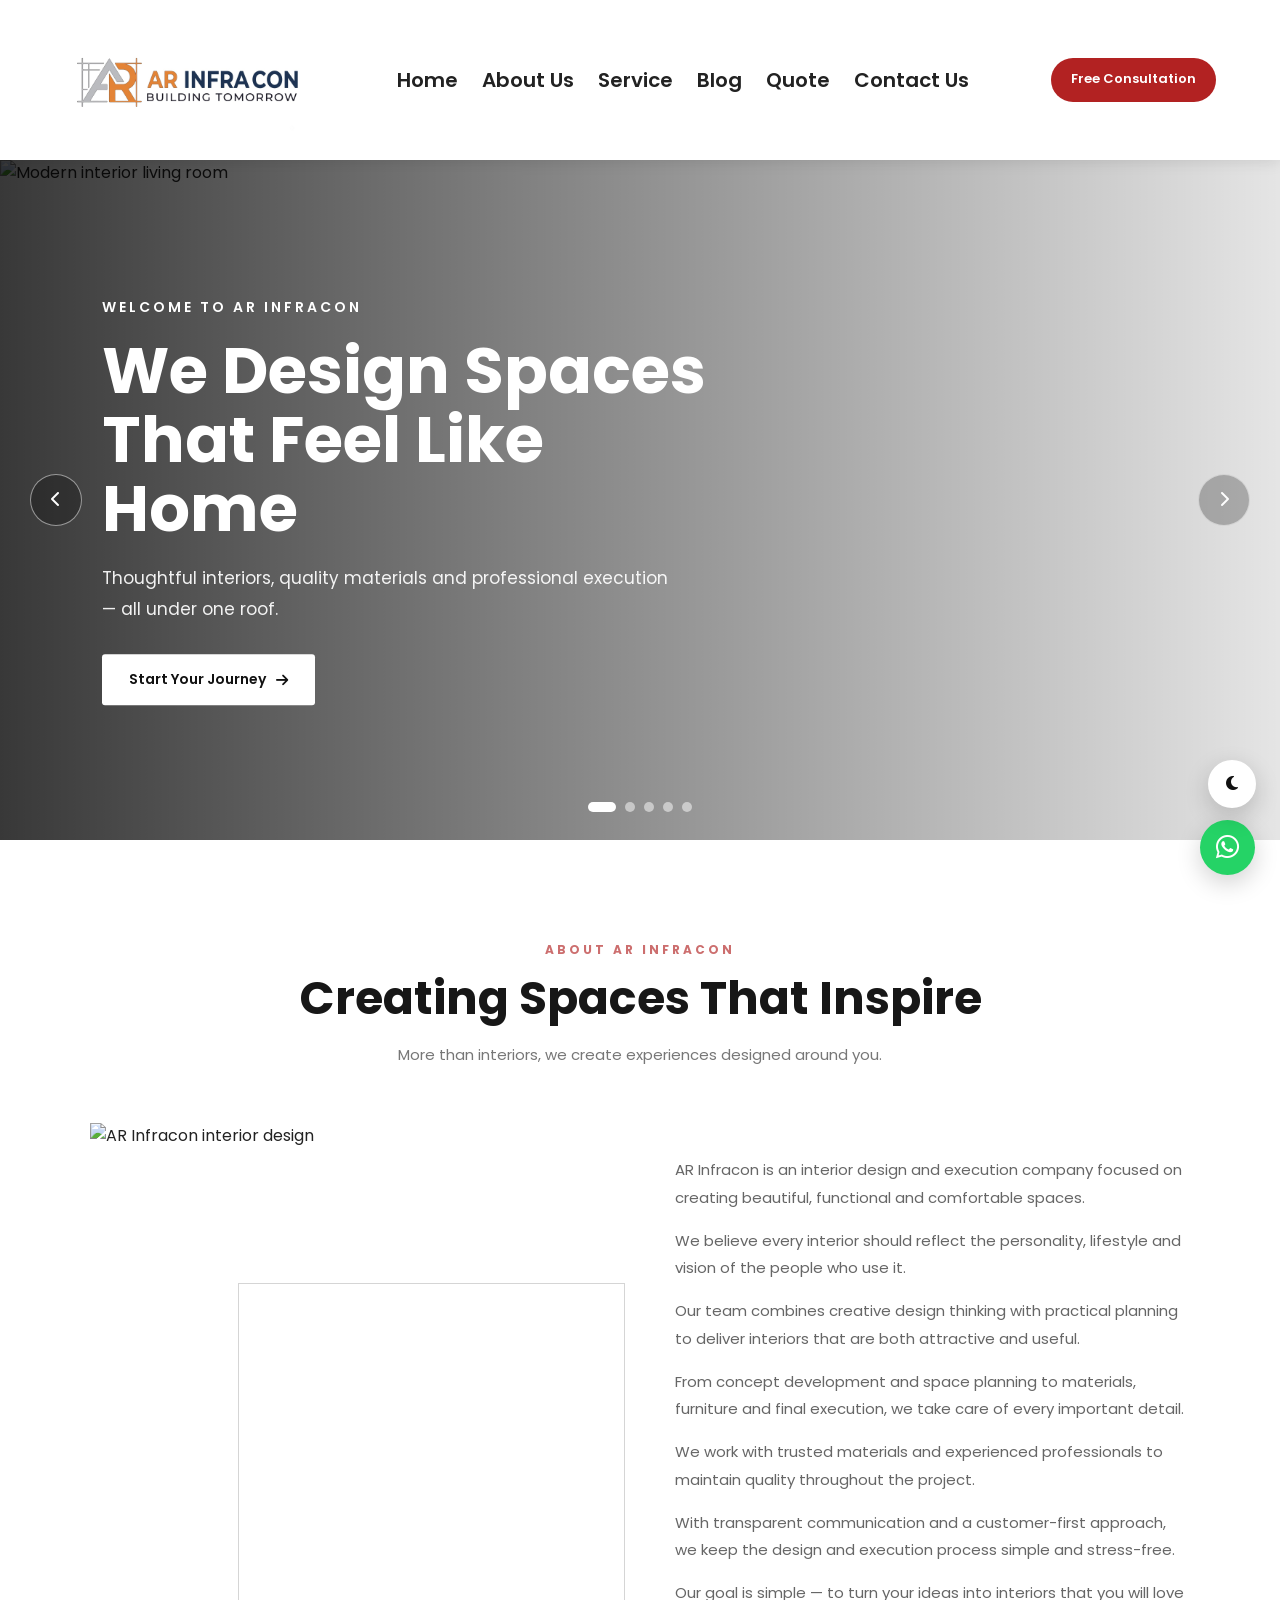
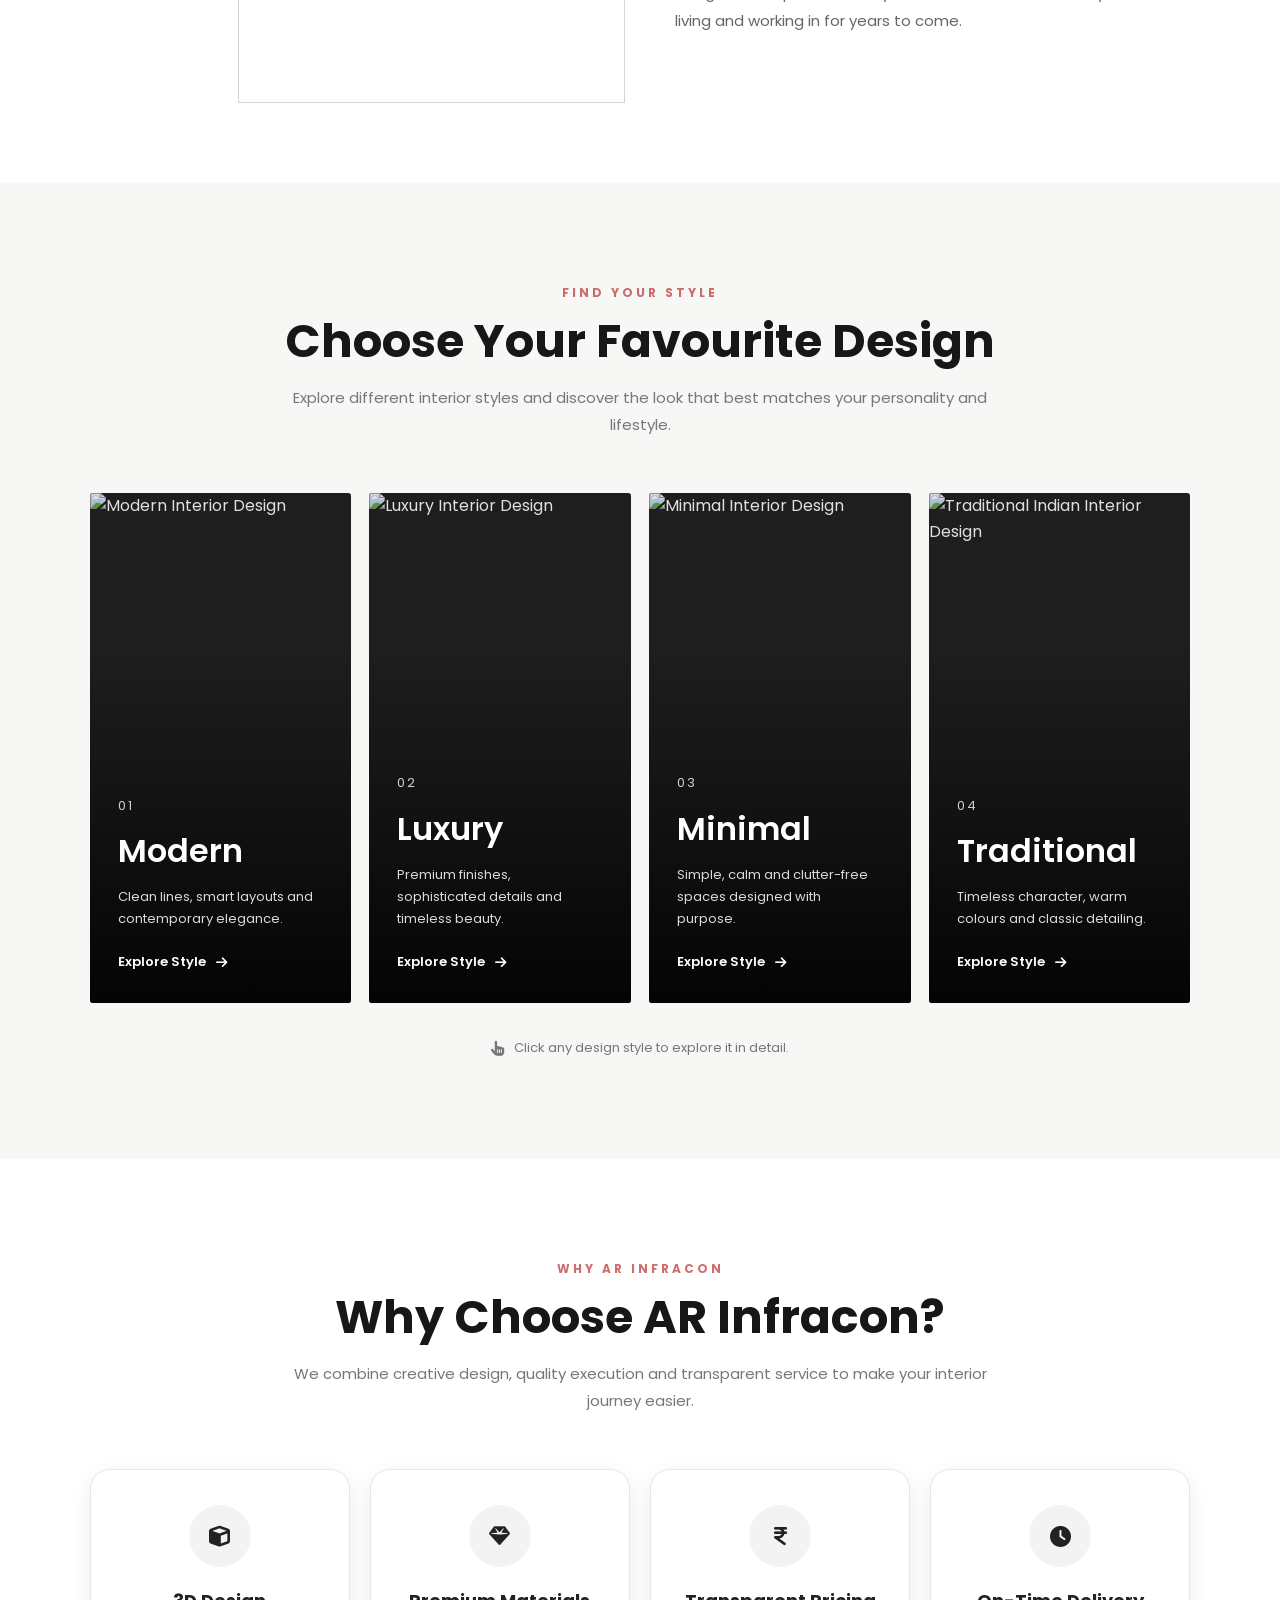
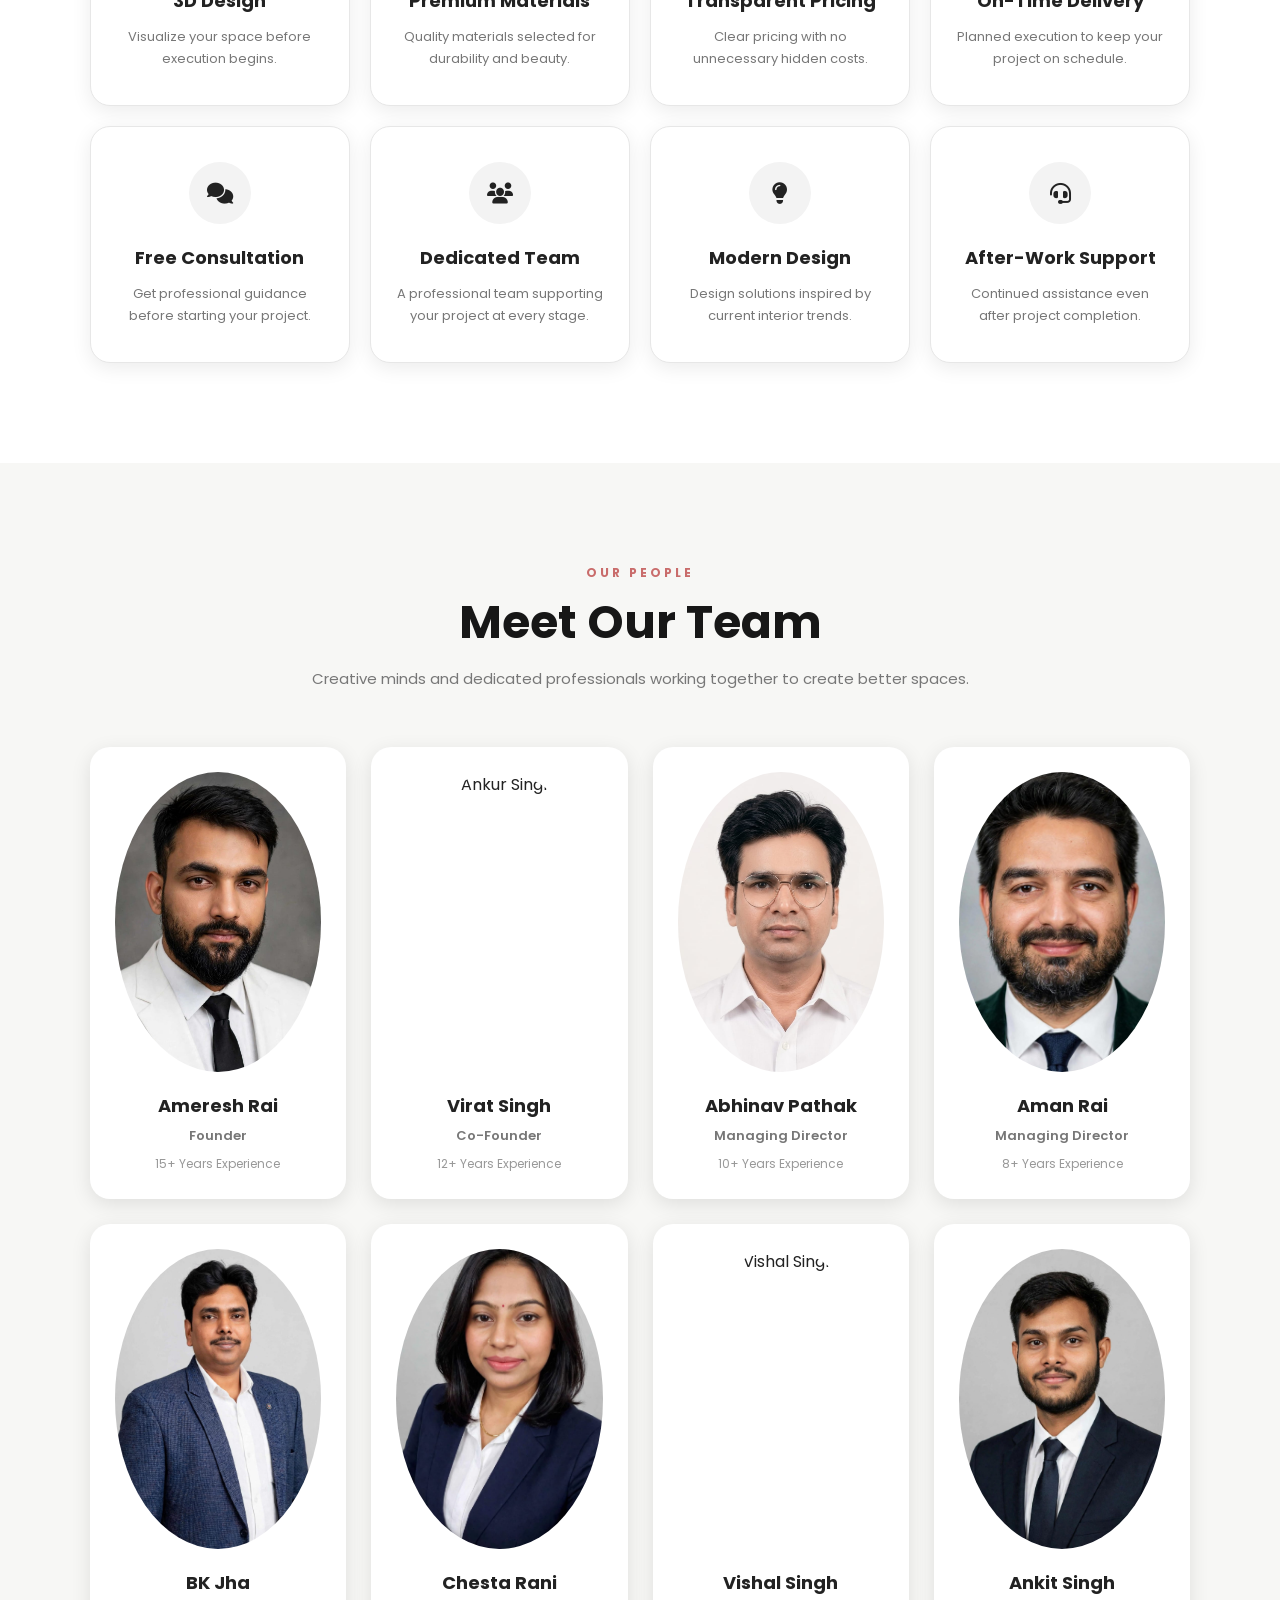
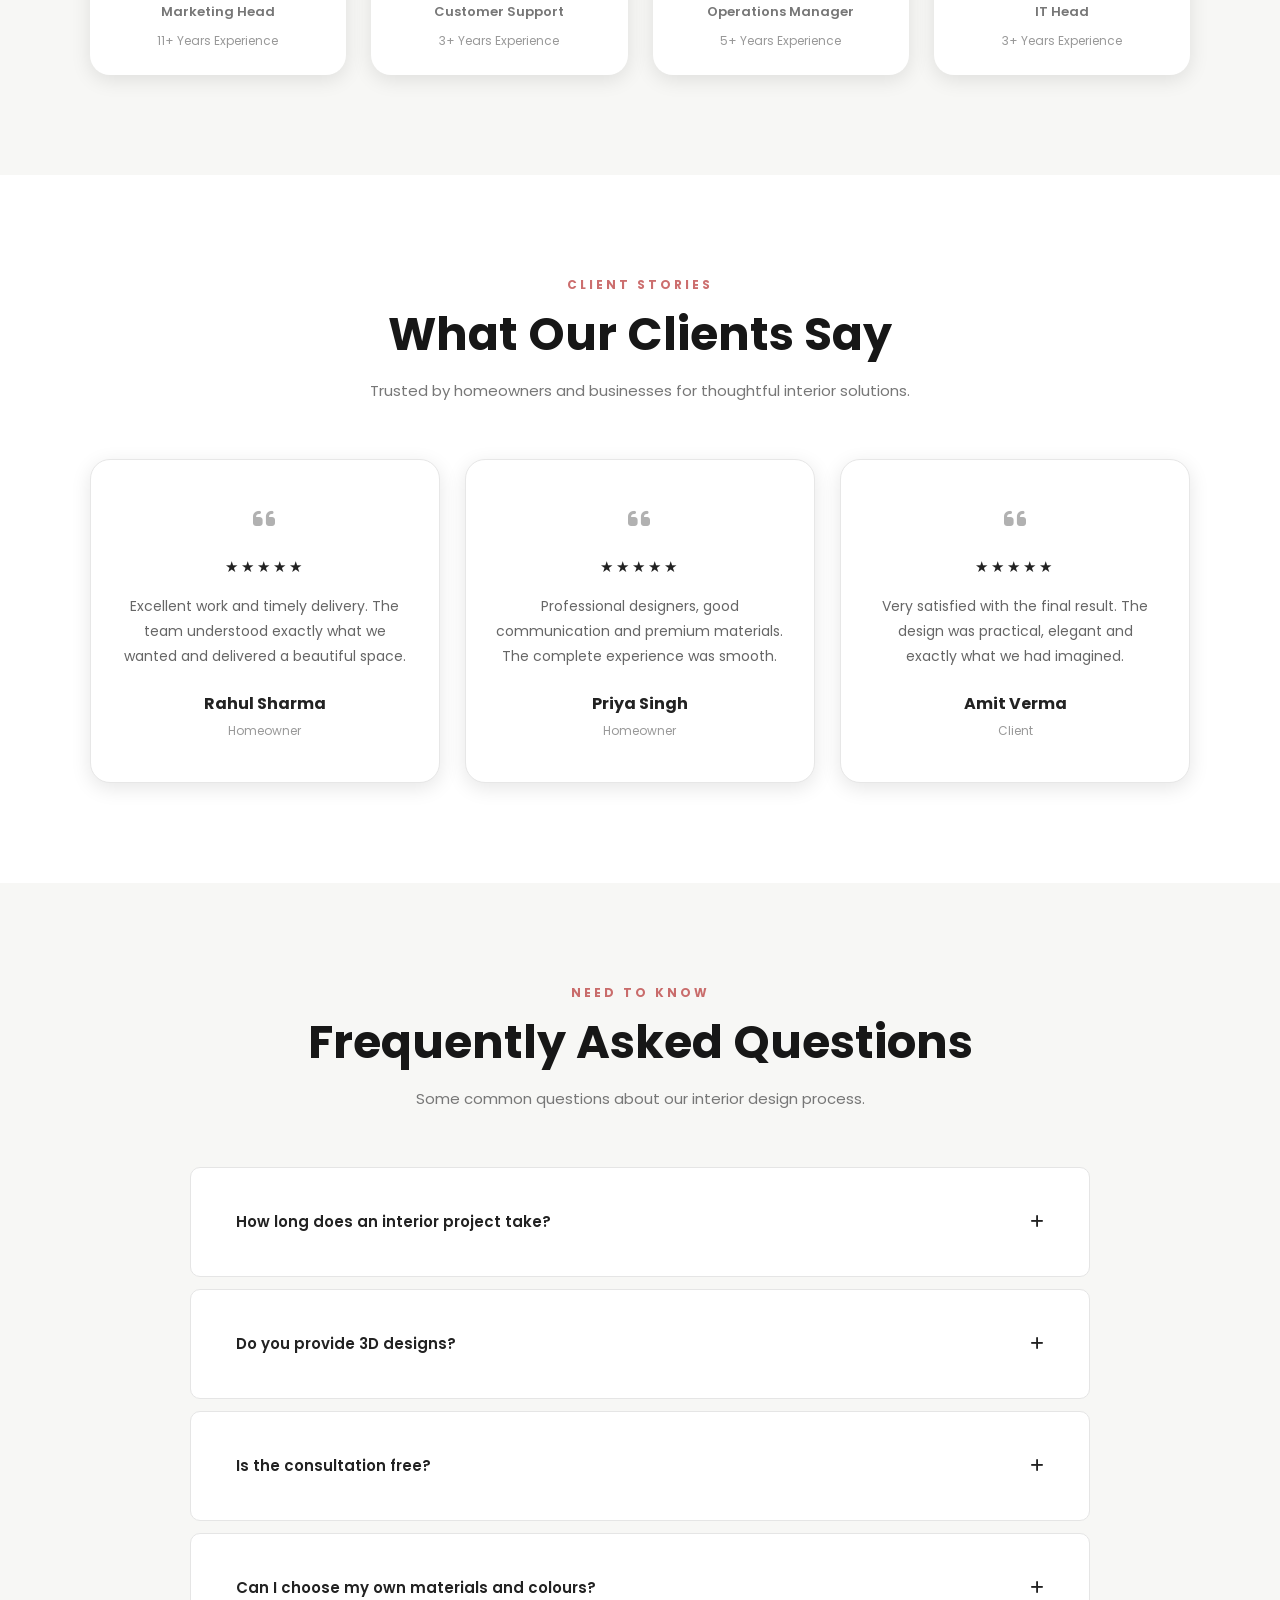
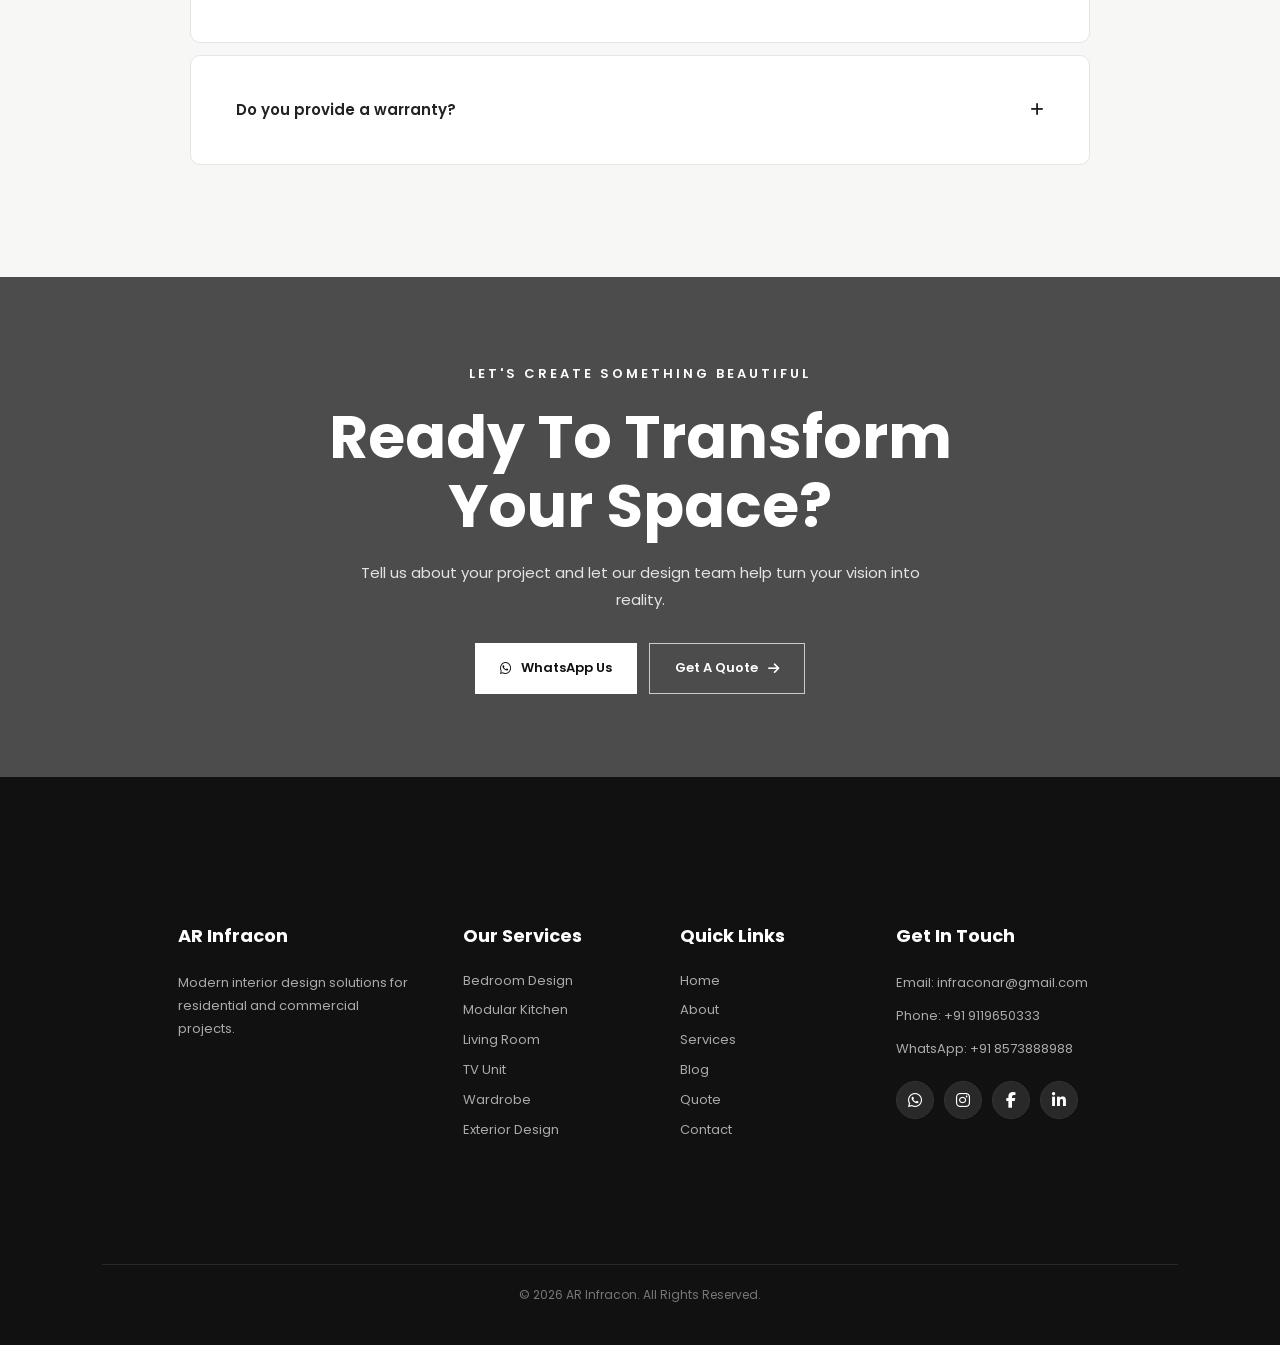
==== commit d1c9435b: "Update about.html" ====
--- a/about.html
+++ b/about.html
@@ -2047,11 +2047,11 @@
         <div class="team-card">
 
             <img
-                src="manging director.jpeg"
+                src="https://cdn.pixabay.com/photo/2024/03/15/19/51/ai-generated-8635685_1280.png"
                 alt="Ankur Singh">
 
             <h3>
-                Ankur Singh
+                Virat Singh
             </h3>
 
             <h4>
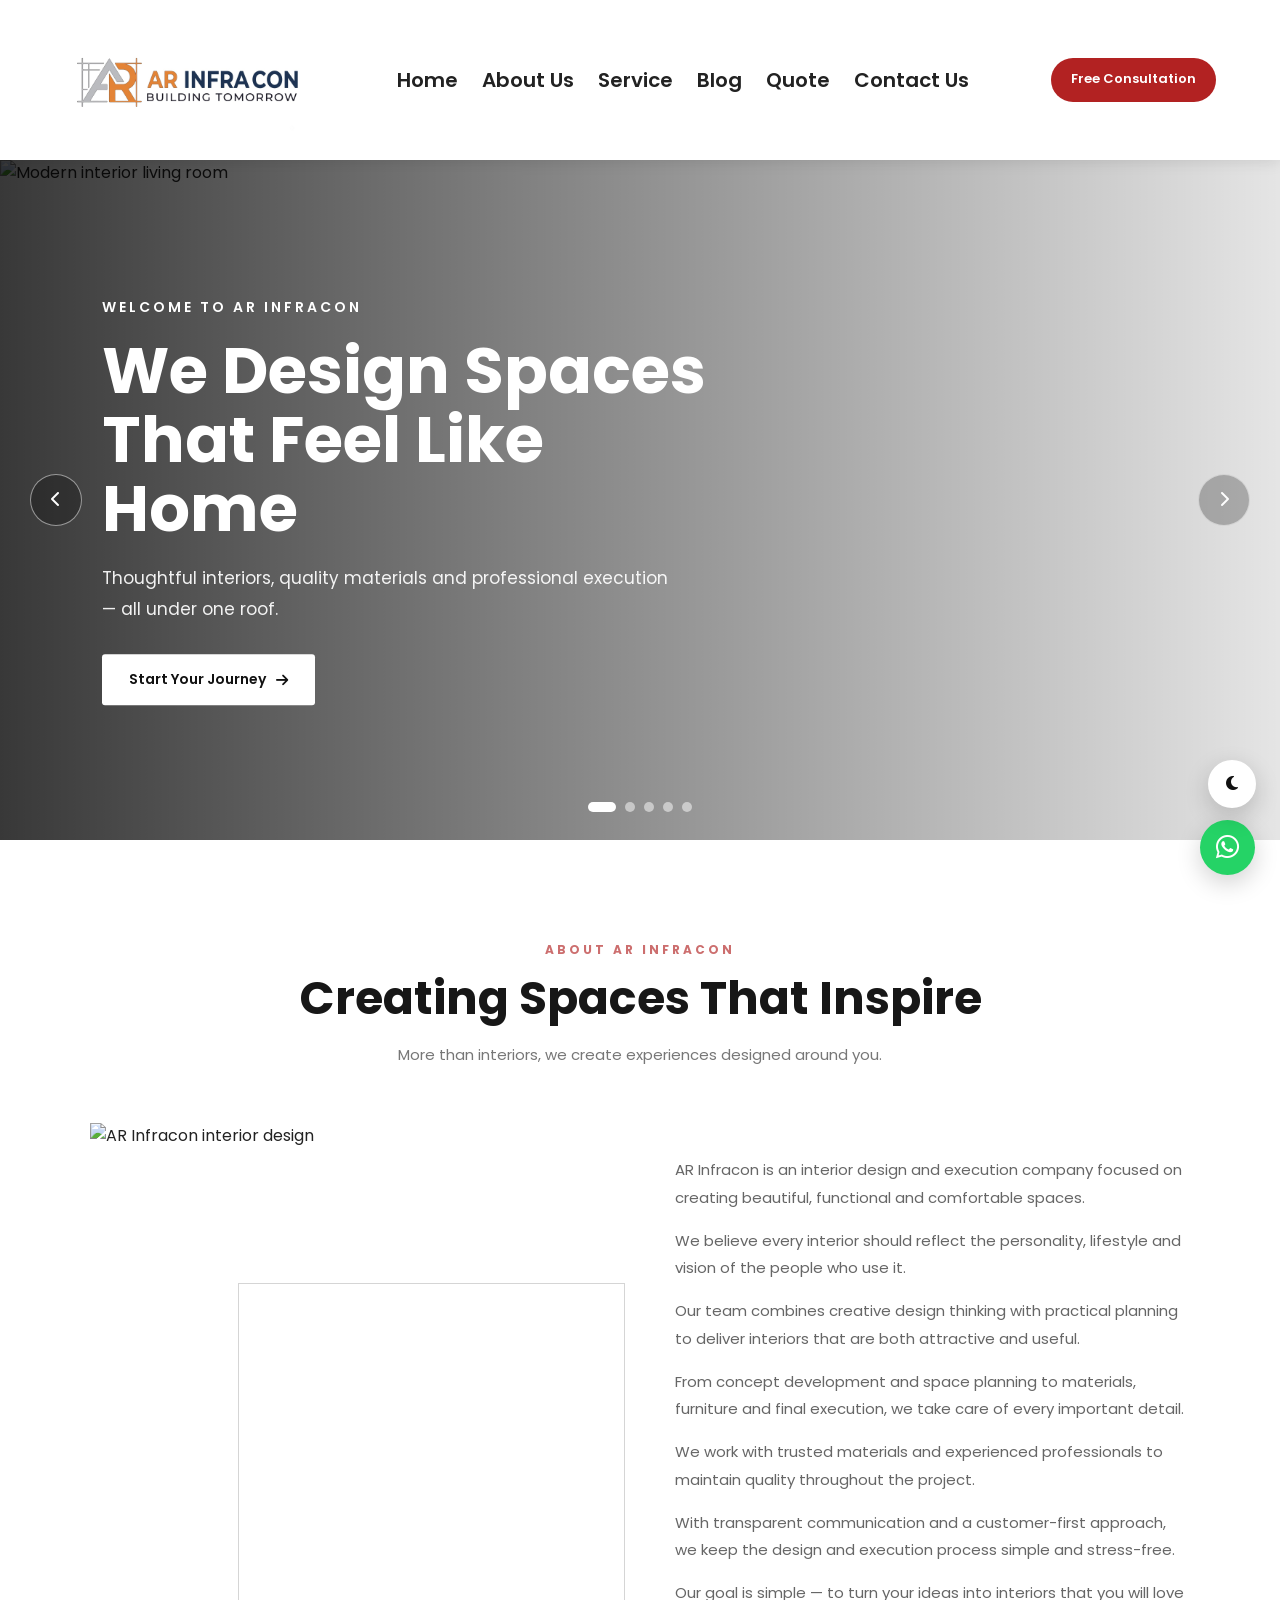
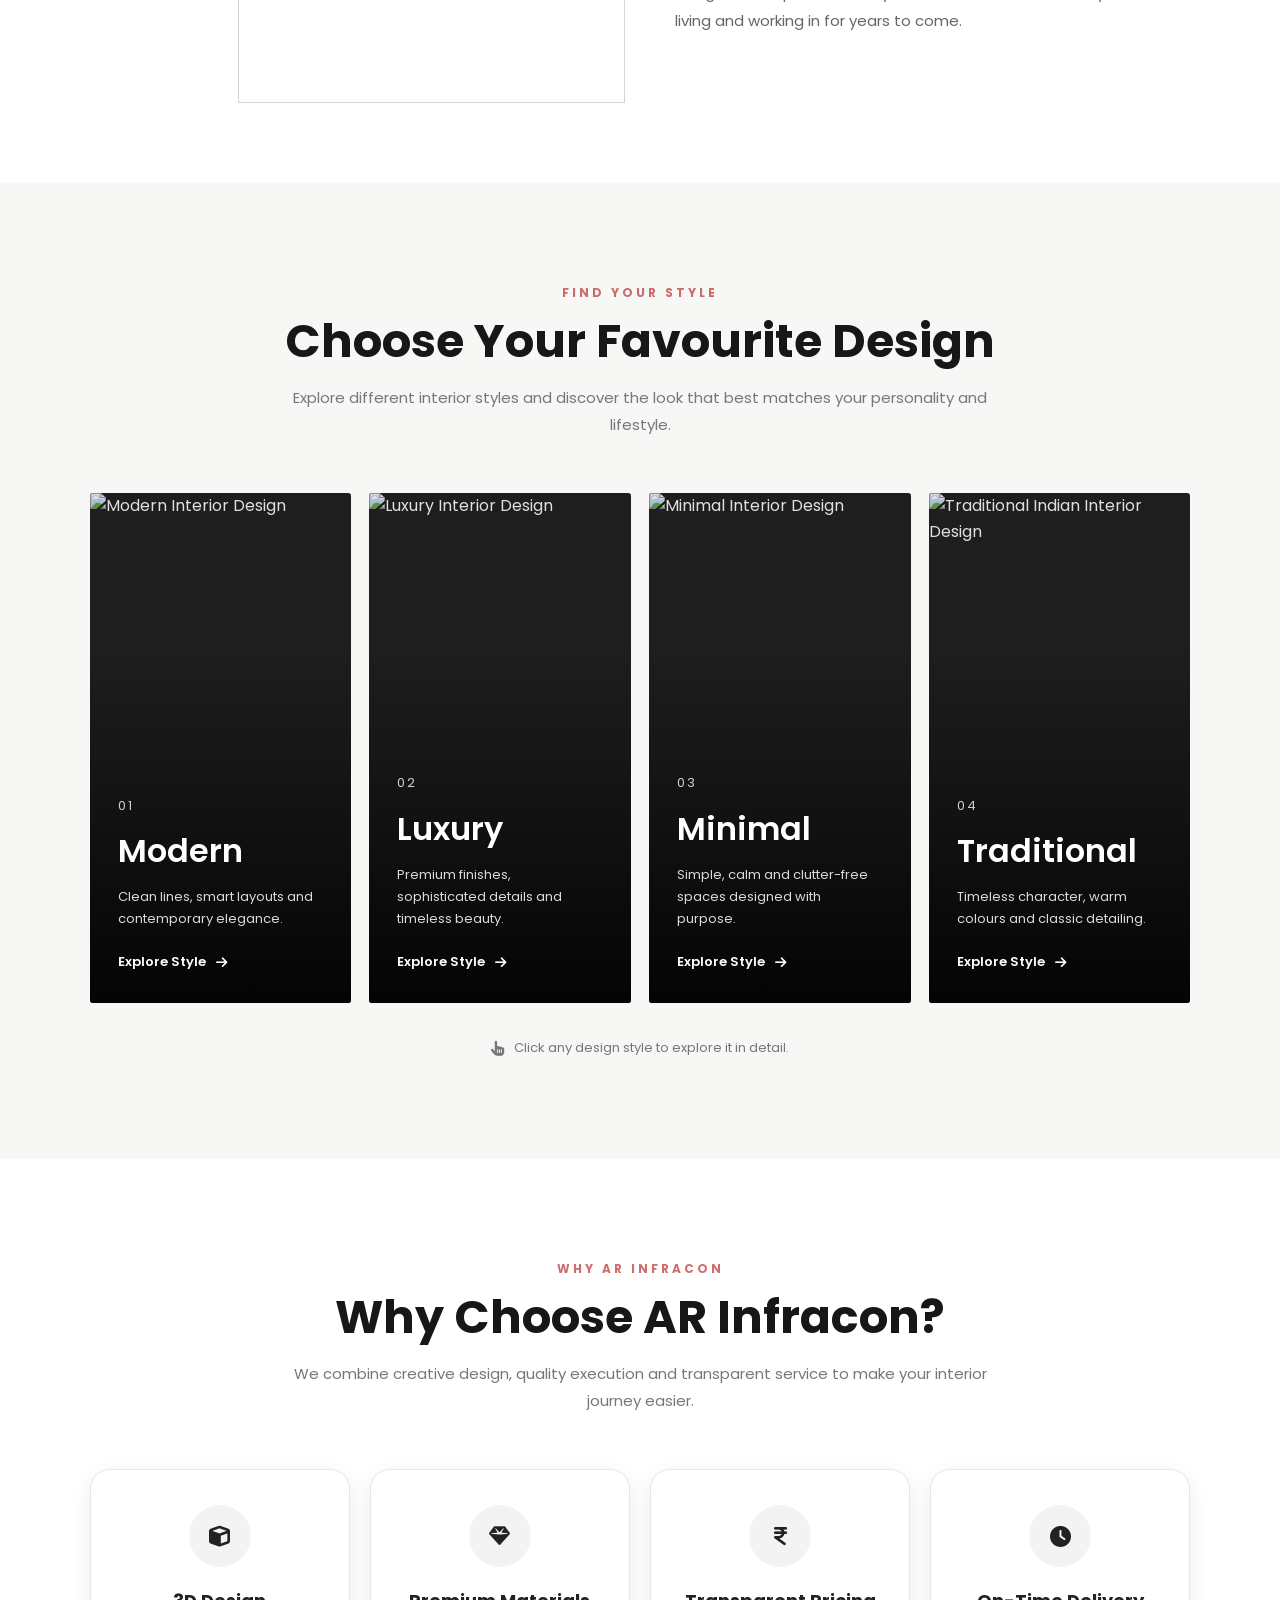
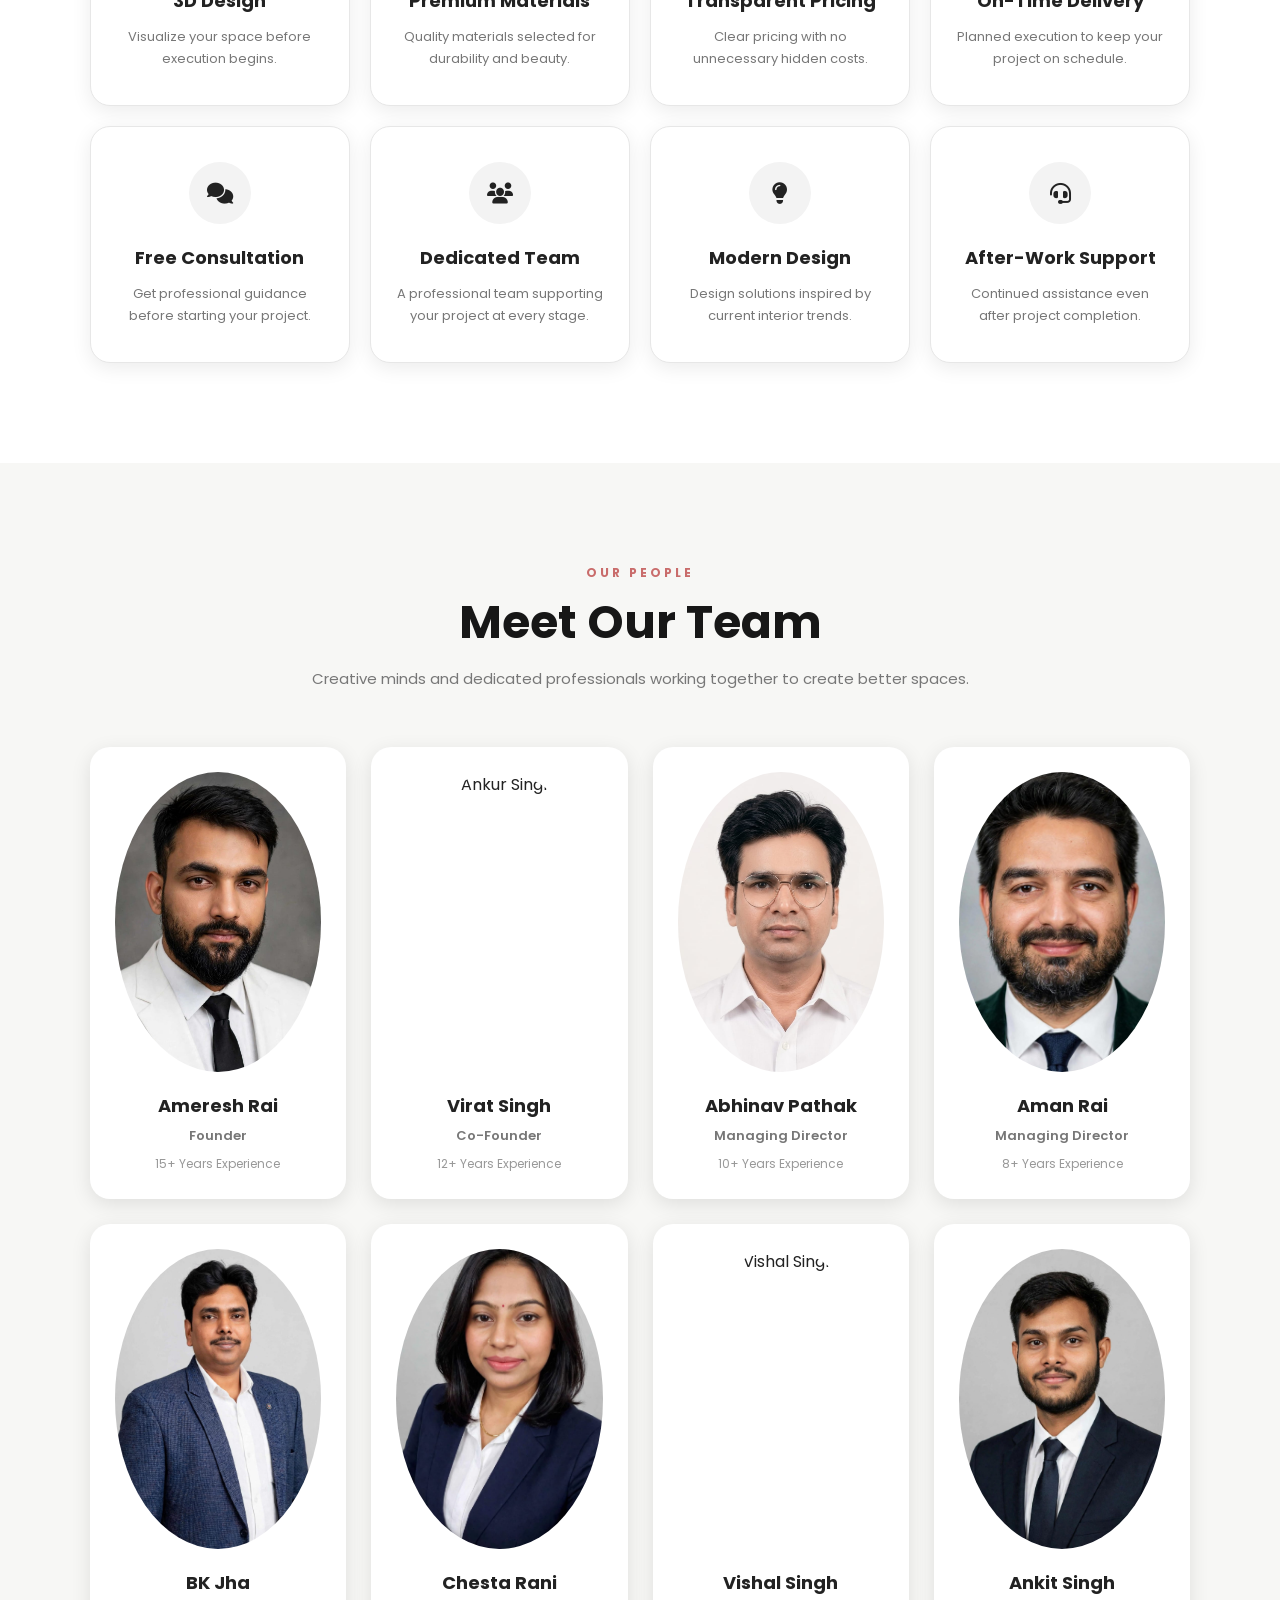
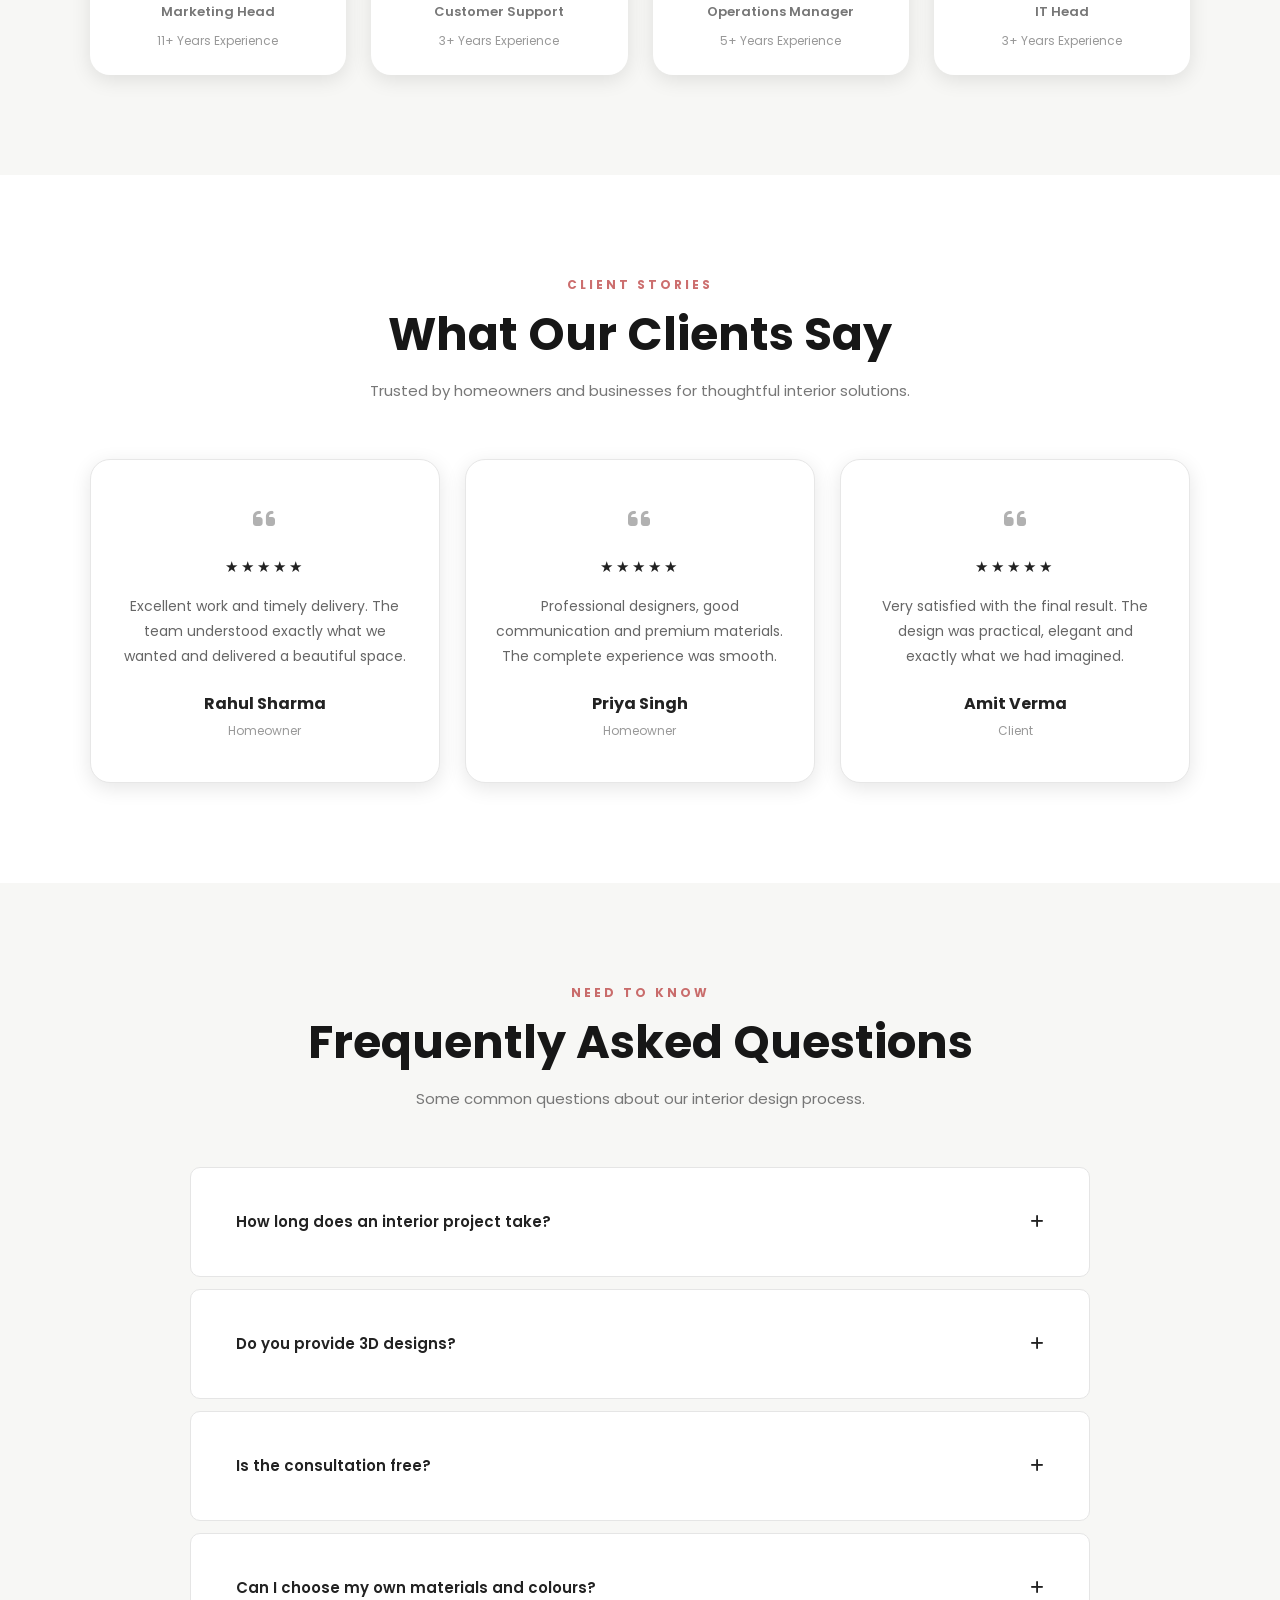
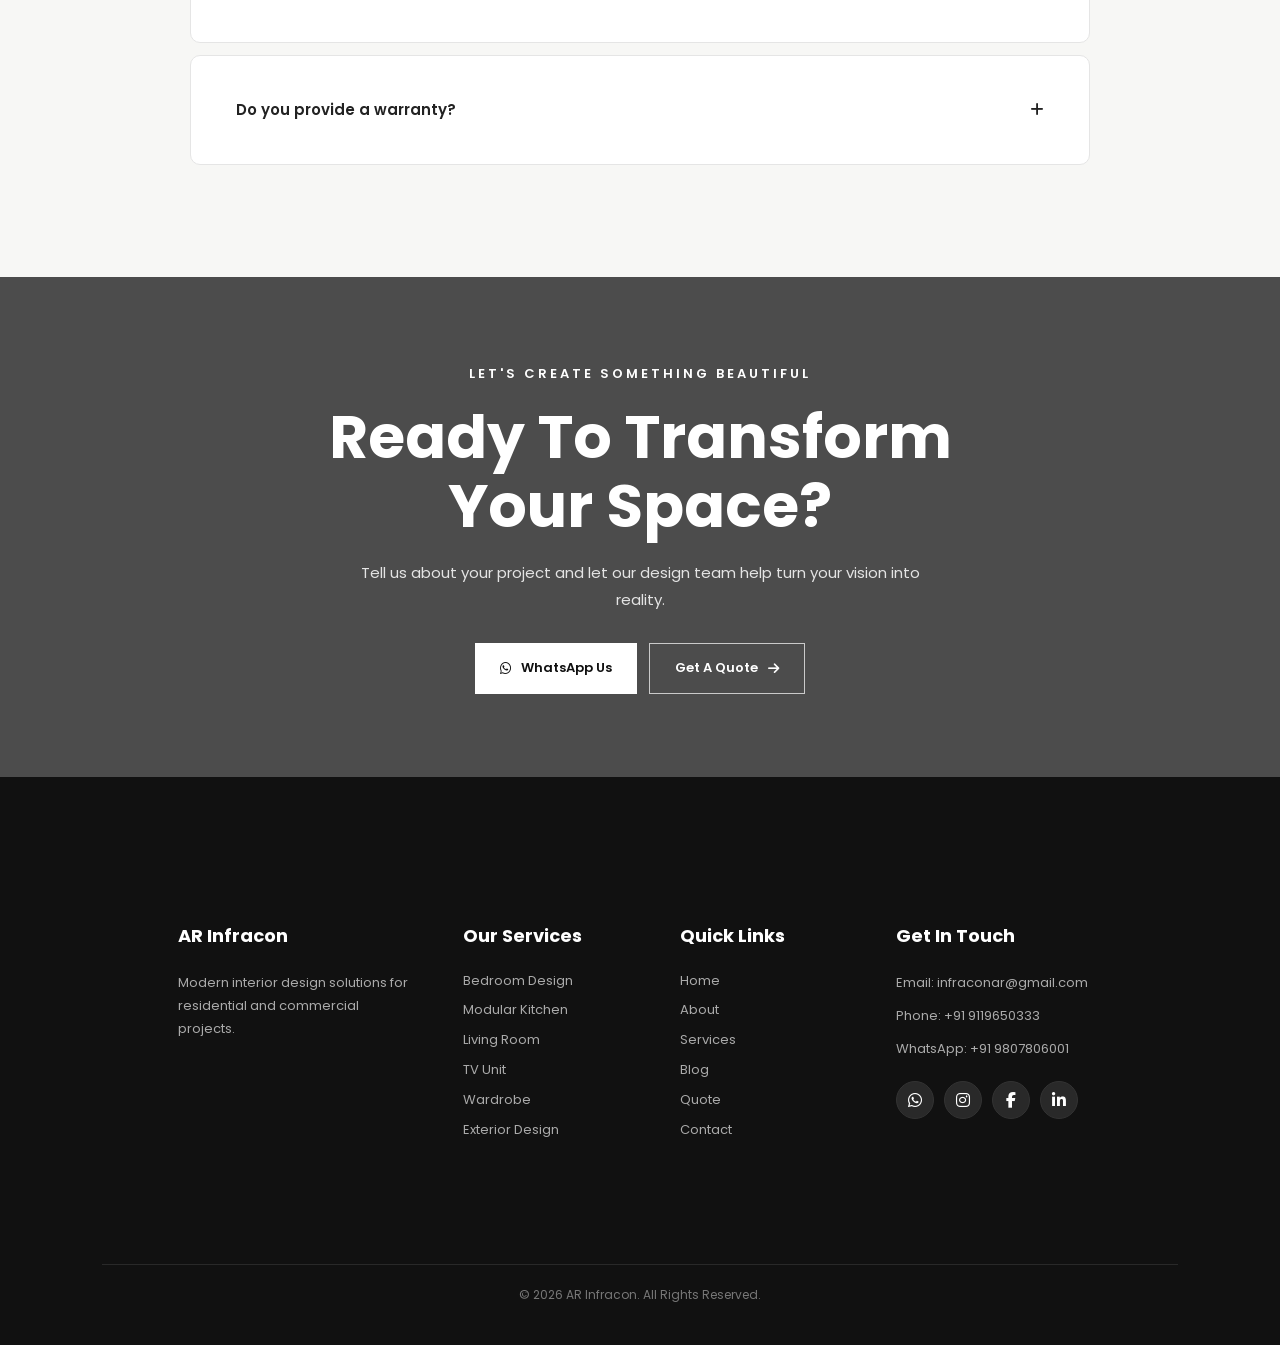
==== commit 316e4bb6: "Update about.html" ====
--- a/about.html
+++ b/about.html
@@ -2608,7 +2608,7 @@
             </p>
 
             <p>
-                WhatsApp: +91 8573888988
+                WhatsApp: +91 9807806001
             </p>
 
 
